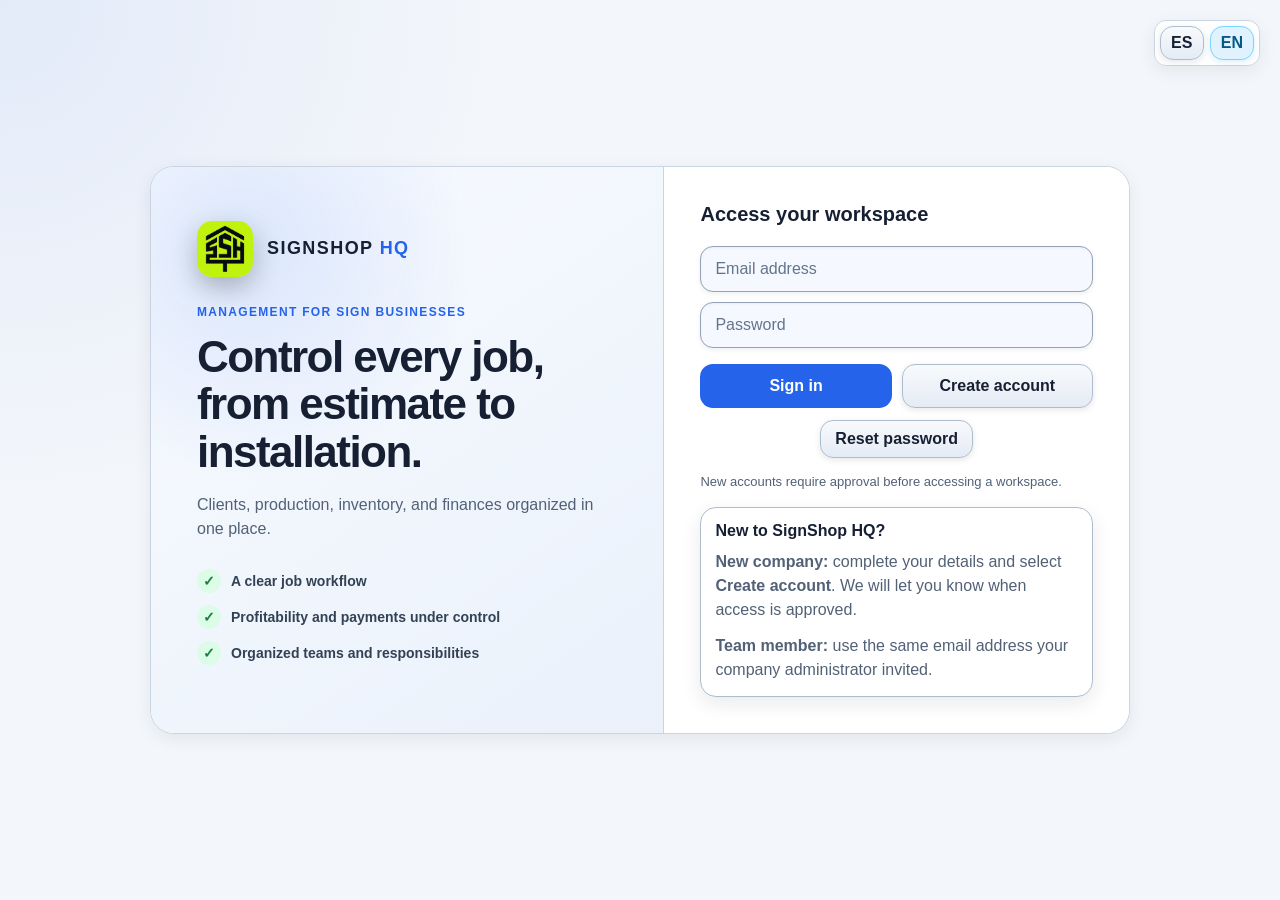
==== index.html @ ae06d974 "Publish frontend from 1bb08df5a9f046b83bd48c92172abed7bdc33dab" ====
<!DOCTYPE html>
<html lang="en">
<head>
  <meta charset="UTF-8" />
  <meta name="viewport" content="width=device-width, initial-scale=1.0" />
  <title>SignShop HQ | Gestión para negocios de carteles</title>
  <link rel="icon" type="image/png" href="assets/images/signshophq-icon-contrast.png?v=20260728-2" />
  <link rel="apple-touch-icon" href="assets/images/signshophq-icon-contrast.png?v=20260728-2" />

  <script src="https://www.gstatic.com/firebasejs/10.12.0/firebase-app-compat.js"></script>
  <script src="https://www.gstatic.com/firebasejs/10.12.0/firebase-auth-compat.js"></script>
  <script src="https://www.gstatic.com/firebasejs/10.12.0/firebase-firestore-compat.js"></script>
  <script src="https://www.gstatic.com/firebasejs/10.12.0/firebase-functions-compat.js"></script>
  <script src="https://www.gstatic.com/firebasejs/10.12.0/firebase-app-check-compat.js"></script>
  <script src="runtime-config.js?v=20260728-1"></script>
  <script src="app-check.js?v=20260823-1"></script>
  <script src="https://cdnjs.cloudflare.com/ajax/libs/jspdf/2.5.1/jspdf.umd.min.js"></script>
  <script src="https://cdnjs.cloudflare.com/ajax/libs/jspdf-autotable/3.5.31/jspdf.plugin.autotable.min.js"></script>
  <script src="https://upload-widget.cloudinary.com/latest/global/all.js"></script>

  <script src="assets/js/00-theme.js?v=20260822-light-only-1"></script>
  <link rel="stylesheet" href="assets/css/styles.css?v=20260822-light-contrast-3" />
  <link rel="stylesheet" href="assets/css/theme.css?v=20260822-light-contrast-3" />
  <!-- Próximo paso: aquí añadiremos el CSS del módulo Producción cuando te pase ese archivo. -->
  <style>
    .lang-switcher{
      display:flex;
      gap:6px;
      align-items:center;
      margin-left:8px;
      padding-left:8px;
      border-left:1px solid rgba(255,255,255,.10);
      flex-shrink:0;
    }
    .lang-switcher .btn{
      min-width:46px;
      padding:8px 12px;
    }
    @media (max-width:980px){
      .top-actions{
        flex-wrap:wrap;
      }
      .lang-switcher{
        width:100%;
        margin-left:0;
        padding-left:0;
        border-left:none;
        justify-content:flex-end;
      }
    }
  </style>

</head>
<body>


  <section id="authScreen" class="auth-wrap">
    <div class="auth-language-switcher" aria-label="Language / Idioma">
      <button id="authBtnLangEs" class="btn btn-secondary" type="button">ES</button>
      <button id="authBtnLangEn" class="btn btn-secondary" type="button">EN</button>
    </div>
    <div class="auth-card auth-login-card">
      <section class="auth-intro">
        <div class="auth-brand-row">
          <img src="assets/images/signshophq-icon-contrast.png" alt="" width="56" height="56" />
          <div class="logo">SignShop <span>HQ</span></div>
        </div>
        <div id="authAccessLabel" class="auth-eyebrow">Management for sign businesses</div>
        <h1 id="authHeadline">Control every job, from estimate to installation.</h1>
        <div id="authSubtitle" class="auth-sub">Clients, production, inventory, and finances organized in one place.</div>
        <div class="auth-benefits" aria-label="Beneficios principales">
          <div><span>✓</span><strong id="authBenefitWorkflow">A clear job workflow</strong></div>
          <div><span>✓</span><strong id="authBenefitProfit">Profitability and payments under control</strong></div>
          <div><span>✓</span><strong id="authBenefitTeam">Organized teams and responsibilities</strong></div>
        </div>
      </section>

      <section class="auth-form-panel">
        <div id="authFormTitle" class="auth-form-title">Access your workspace</div>

        <div id="authRegistrationFields" class="stack hidden">
          <input id="authFullName" class="input" type="text" placeholder="Full name (when creating an account)" />
          <input id="authCompanyName" class="input" type="text" placeholder="Company (when creating an account)" />
        </div>

        <div class="stack auth-credentials">
          <input id="authEmail" class="input" type="email" placeholder="Email address" />
          <input id="authPassword" class="input" type="password" placeholder="Password" />
        </div>

        <div class="auth-actions mt-16">
          <button id="btnLogin" class="btn btn-primary">Sign in</button>
          <button id="btnRegister" class="btn btn-secondary">Create account</button>
        </div>

        <button id="btnReset" class="btn btn-secondary auth-reset mt-12">Reset password</button>

        <div id="authHelpText" class="help">
          New accounts require approval before accessing a workspace.
        </div>

        <div class="box auth-guide mt-12">
          <strong id="authGuideTitle">New to SignShop HQ?</strong>

          <div id="authGuideCompany" class="section-note mt-10">
            <strong>New company:</strong> complete your details and select <strong>Create account</strong>. We will let you know when access is approved.
          </div>

          <div id="authGuideEmployee" class="section-note mt-12">
            <strong>Team member:</strong> use the same email address your company administrator invited.
          </div>
        </div>
      </section>
    </div>
  </section>

  <section id="accessStatusScreen" class="auth-wrap hidden">
    <div class="auth-card">
      <div class="logo">SignShop <span>HQ</span></div>
      <div class="auth-sub" id="accessStatusTitle">Estado de la cuenta</div>
      <div class="help" id="accessStatusText">Tu cuenta no puede entrar en este momento.</div>
      <button id="btnStatusLogout" class="btn btn-secondary full mt-12">Volver</button>
    </div>
  </section>

  <section id="appScreen" class="hidden">
    <div class="app">
      <aside id="appSidebar" class="sidebar" aria-label="Main navigation">
        <div class="sidebar-header">
          <div class="app-brand-mark">
            <img src="assets/images/signshophq-icon-contrast.png" alt="" width="48" height="48" />
            <div class="brand">SignShop <span>HQ</span></div>
          </div>
          <button id="btnSidebarCollapse" class="sidebar-icon-btn desktop-sidebar-toggle" type="button" aria-label="Collapse navigation" aria-expanded="true">‹</button>
          <button id="btnMobileNavClose" class="sidebar-icon-btn mobile-sidebar-close" type="button" aria-label="Close navigation">×</button>
        </div>
        <div class="brand-sub">Complete management for sign businesses.</div>

       <div class="nav">
  <div id="navGroupOperation" class="layout-sidebar-group-title">OPERACIÓN</div>

  <button id="navDashboardBtn" class="active" data-view="dashboard" data-nav-icon="📊">📊 Dashboard</button>
  <button id="navClientesBtn" data-view="clientes" data-nav-icon="👥">👥 Clientes</button>
  <button id="navProspectosBtn" data-view="prospectos" data-nav-icon="🎯">🎯 Prospectos</button>
  <button id="navVendedoresBtn" data-view="vendedores" data-nav-icon="🤝">🤝 Salespeople</button>
  <button id="navTrabajosBtn" data-view="trabajos" data-nav-icon="🛠️">🛠️ Trabajos</button>
  <button id="navDocumentosBtn" class="hidden" data-accounting-child="true" data-view="documentos" data-nav-icon="📄" aria-hidden="true" tabindex="-1">📄 Estimates & invoices</button>
  <button id="navProduccionBtn" data-view="produccion" data-nav-icon="🏭">🏭 Producción</button>
  <button id="navInstalacionesBtn" data-view="instalaciones" data-nav-icon="🗓️">🗓️ Instalación</button>

  <div class="layout-sidebar-divider"></div>
  <div id="navGroupMaterials" class="layout-sidebar-group-title">MATERIALES Y COMPRAS</div>

  <button id="navInventarioBtn" data-view="inventario" data-nav-icon="📦">📦 Inventario</button>
  <button id="navProveedoresBtn" data-view="proveedores" data-nav-icon="🏭">🏭 Proveedores</button>
  <button id="navComprasBtn" data-view="compras" data-nav-icon="🧾">🧾 Compras</button>

  <div class="layout-sidebar-divider"></div>
  <div id="navGroupFinance" class="layout-sidebar-group-title">FINANZAS</div>

  <button id="navGastosBtn" data-view="gastos" data-nav-icon="💸">💸 Gastos</button>
  <button id="navLiquidacionesBtn" data-view="liquidaciones" data-nav-icon="💰">💰 Liquidación semanal</button>
  <button id="navBancoBtn" data-view="banco" data-nav-icon="🏦">🏦 Centro bancario</button>
  <button id="navReportesBtn" data-view="reportes" data-nav-icon="📈">📈 Reportes</button>
  <button id="navContabilidadBtn" data-view="contabilidad" data-nav-icon="📚">📚 Contabilidad beta</button>

  <div class="layout-sidebar-divider"></div>
  <div id="navGroupAdmin" class="layout-sidebar-group-title">ADMINISTRACIÓN</div>

  <button data-view="usuarios" id="navUsuariosBtn" data-nav-icon="🔐">🔐 Usuarios</button>
  <button data-view="configuracion" id="navConfiguracionBtn" data-nav-icon="⚙️">⚙️ Company settings</button>
  <button data-view="papelera" id="navPapeleraBtn" data-nav-icon="♻️">♻️ Trash & recovery</button>
  <button data-view="auditoria" id="navAuditoriaBtn" data-nav-icon="🛡️">🛡️ Audit log</button>
  <button data-view="cuentascrm" id="navCuentasCrmBtn" data-nav-icon="🧩">🧩 Cuentas CRM</button>
</div>

        <div class="sidebar-foot">
          <div class="user-chip">
            <span id="activeUserLabel">Usuario activo:</span><br><strong id="activeUserEmail">-</strong><br>
            <span id="activeWorkspaceRole">Rol: -</span><br>
            <span id="activeWorkspaceOwner">Espacio: -</span><br>
            <span id="activeWorkspaceStatus">Cuenta: -</span>
          </div>
          <button id="btnLogout" class="btn btn-secondary">Cerrar sesión</button>
        </div>
      </aside>
      <button id="mobileNavBackdrop" class="mobile-nav-backdrop" type="button" aria-label="Close navigation"></button>

      <main class="content">
        <div class="topbar">
          <button id="btnMobileNavOpen" class="mobile-nav-toggle" type="button" aria-label="Open navigation" aria-expanded="false"><span aria-hidden="true">☰</span> Menu</button>
          <div class="title">
            <h1 id="pageTitle">Dashboard</h1>
            <p id="pageSubtitle">Resumen general del negocio.</p>
          </div>

          <div class="top-actions">
            <button id="btnExportPdf" class="btn btn-info">PDF dashboard</button>
            <button id="btnExportJson" class="btn btn-secondary">Respaldo JSON</button>
            <button id="btnImportJson" class="btn btn-secondary">Importar JSON</button>
            <div id="langSwitcher" class="lang-switcher">
              <button id="btnLangEs" class="btn btn-info btn-small" type="button">ES</button>
              <button id="btnLangEn" class="btn btn-secondary btn-small" type="button">EN</button>
            </div>
            <button id="btnNewMain" class="btn btn-primary hidden">+ Nuevo</button>
            <input id="importJsonInput" type="file" accept="application/json" class="hidden" />
          </div>
        </div>

        
        <section id="view-dashboard" class="view">
          <div class="panel" style="margin-bottom:16px;">
            <div class="panel-head">
              <div>
                <h2 id="dashboardPeriodTitleHeading">Período del dashboard</h2>
                <div id="dashboardPeriodNote" class="section-note">Resumen del período seleccionado.</div>
              </div>
              <div class="filters">
                <select id="dashboardPeriod" class="select">
                  <option value="last30" selected>Últimos 30 días</option>
                  <option value="thisMonth">Este mes</option>
                  <option value="lastMonth">Mes pasado</option>
                  <option value="thisYear">Año actual</option>
                </select>
              </div>
            </div>
            <div id="dashboardPeriodHint" class="section-note" style="padding:0 18px 16px;">
              Así el dashboard no se verá vacío solo porque empezó un mes nuevo.
            </div>
          </div>

          <div class="stats">
            <div class="stat"><div id="dashPotentialSalesLabel" class="label">Ventas potenciales</div><div id="mPotentialSales" class="value warn-text">$0.00</div></div>
            <div class="stat"><div id="dashSalesLabel" class="label">Ventas confirmadas</div><div id="mSales" class="value brand-text">$0.00</div></div>
            <div class="stat"><div id="dashCollectedLabel" class="label">Cobrado del período</div><div id="mCollected" class="value info-text">$0.00</div><div id="dashCollectedHelp" class="stat-help">Pagos recibidos en estas fechas, aunque el trabajo sea de un período anterior.</div></div>
            <div class="stat"><div id="dashExpensesLabel" class="label">Gastos del período</div><div id="mExpenses" class="value danger-text">$0.00</div></div>
            <div class="stat"><div id="dashProfitLabel" class="label">Ganancia neta</div><div id="mProfit" class="value ok-text">$0.00</div></div>
          </div>

          <div id="dashboardBankCard" class="panel dashboard-bank-card hidden">
            <div><div id="dashboardBankName" class="label">Cuenta bancaria</div><div id="dashboardBankBalance" class="value brand-text">$0.00</div><div id="dashboardBankUpdated" class="stat-help">Saldo disponible</div></div>
            <div class="dashboard-bank-side"><span id="dashboardBankStatus" class="pill st-aprobado">Conectada</span><div id="dashboardBankReview" class="stat-help">0 movimientos por revisar</div><button id="dashboardBankSyncBtn" class="btn btn-secondary btn-small" type="button">Actualizar</button></div>
          </div>

          <div id="alertsQuickTitle" class="section-note" style="margin-bottom:10px;">Alertas rápidas</div>
          <div class="alert-grid">
            <div class="alert-card alert-entrega">
              <div class="label">Entregas hoy</div>
              <div id="dueTodayCount" class="value info-text">0</div>
            </div>
            <div class="alert-card alert-vencido">
              <div class="label">Trabajos vencidos</div>
              <div id="allOverdueJobs" class="value danger-text">0</div>
            </div>
            <div class="alert-card alert-cobro">
              <div class="label">Instalaciones esta semana</div>
              <div id="installWeekCount" class="value warn-text">0</div>
            </div>
            <div class="alert-card alert-entrega">
              <div class="label">Pendientes confirmar</div>
              <div id="installPendingConfirmCount" class="value info-text">0</div>
            </div>
            <div class="alert-card alert-cobro">
              <div class="label">Seguimientos de prospectos hoy</div>
              <div id="dashboardProspectsToday" class="value warn-text">0</div>
            </div>
            <div class="alert-card alert-vencido">
              <div class="label">Seguimientos de prospectos atrasados</div>
              <div id="dashboardProspectsOverdue" class="value danger-text">0</div>
            </div>
          </div>

          <div class="mini-stats">
            <div class="mini-stat"><div class="label">Por cobrar</div><div id="allReceivable" class="value warn-text">$0.00</div></div>
            <div class="mini-stat"><div class="label">Trabajos con saldo</div><div id="jobsWithBalanceCount" class="value danger-text">0</div></div>
            <div class="mini-stat"><div class="label">En proceso</div><div id="allActiveJobs" class="value purple-text">0</div></div>
            <div class="mini-stat"><div class="label">En producción</div><div id="jobsInProductionCount" class="value">0</div></div>
          </div>

          <div class="panel operations-alert-center">
            <div class="panel-head">
              <div>
                <h2 id="operationsAlertTitle">Centro de alertas</h2>
                <div id="operationsAlertNote" class="section-note">Prioridades operativas que necesitan atención.</div>
              </div>
              <span id="operationsAlertSummary" class="module-badge">Todo al día</span>
            </div>
            <div id="operationsAlertList" class="operations-alert-list"></div>
          </div>

          <div class="panel">
            <div class="panel-head">
              <div>
                <h2 id="dueSoonTitle">Trabajos por vencer</h2>
                <div id="dueSoonNote" class="section-note">Mira rápido qué entregas tienes encima.</div>
              </div>
            </div>
            <div class="table-wrap">
              <table>
                <thead>
                  <tr>
                    <th>Cliente</th>
                    <th>Trabajo</th>
                    <th>Entrega</th>
                    <th>Prioridad</th>
                    <th>Saldo</th>
                    <th>Checklist</th>
                    <th>Estado</th>
                    <th>Acciones</th>
                  </tr>
                </thead>
                <tbody id="dueSoonBody"></tbody>
              </table>
            </div>
            <div id="dueSoonEmpty" class="empty hidden">No tienes entregas próximas en este momento.</div>
          </div>

          <div class="panel">
            <div class="panel-head">
              <div>
                <h2 id="deliveryCalendarTitle">Calendario de entregas</h2>
                <div id="deliveryCalendarNote" class="section-note">Haz clic en un trabajo para abrirlo.</div>
              </div>
              <div class="actions-row">
                <button id="btnPrevMonth" class="btn btn-secondary btn-small">← Mes anterior</button>
                <div id="calendarLabel" class="calendar-label">Mes</div>
                <button id="btnNextMonth" class="btn btn-secondary btn-small">Mes siguiente →</button>
              </div>
            </div>
            <div class="calendar-wrap">
              <div class="calendar-grid">
                <div class="calendar-day-head">Lun</div>
                <div class="calendar-day-head">Mar</div>
                <div class="calendar-day-head">Mié</div>
                <div class="calendar-day-head">Jue</div>
                <div class="calendar-day-head">Vie</div>
                <div class="calendar-day-head">Sáb</div>
                <div class="calendar-day-head">Dom</div>
              </div>
              <div class="calendar-grid" id="calendarGrid"></div>
            </div>
          </div>
        </section>


        <section id="view-clientes" class="view hidden">
          <div class="panel">
            <div class="panel-head">
              <div>
                <h2 id="clientesTitle">Clientes</h2>
                <div id="clientesNote" class="section-note">Base de datos de clientes y empresas.</div>
              </div>
              <div class="filters">
                <input id="clientSearch" class="input" placeholder="Buscar por nombre, empresa, teléfono o email" />
              </div>
            </div>

            <div class="table-wrap">
              <table>
                <thead>
                  <tr>
                    <th>Nombre</th>
                    <th>Empresa</th>
                    <th>Teléfono</th>
                    <th>Email</th>
                    <th>Dirección</th>
                    <th>Notas</th>
                    <th>Source / commission</th>
                    <th>Acciones</th>
                  </tr>
                </thead>
                <tbody id="clientsBody"></tbody>
              </table>
            </div>

            <div id="clientsEmpty" class="empty hidden">No hay clientes guardados.</div>
          </div>
        </section>

        <section id="view-prospectos" class="view hidden">
          <div class="stats">
            <div class="stat"><div class="label">Prospectos activos</div><div id="prospectsActiveCount" class="value">0</div></div>
            <div class="stat"><div class="label">Seguimientos para hoy</div><div id="prospectsTodayCount" class="value warn-text">0</div></div>
            <div class="stat"><div class="label">Seguimientos atrasados</div><div id="prospectsOverdueCount" class="value danger-text">0</div></div>
            <div class="stat"><div class="label">Convertidos en clientes</div><div id="prospectsWonCount" class="value ok-text">0</div></div>
          </div>
          <div class="panel">
            <div class="panel-head">
              <div><h2 id="prospectosTitle">Prospectos</h2><div id="prospectosNote" class="section-note">Negocios nuevos encontrados en Google Maps, visitas y recomendaciones.</div></div>
              <div class="filters">
                <input id="prospectSearch" class="input" placeholder="Buscar negocio, contacto, teléfono o ciudad" />
                <select id="prospectStatusFilter" class="select"><option value="">Todas las etapas</option><option value="new">Nuevo</option><option value="contact">Por contactar</option><option value="contacted">Contactado</option><option value="visit">Visita programada</option><option value="followup">Seguimiento</option><option value="quote">Cotización solicitada</option><option value="won">Ganado</option><option value="lost">Perdido</option></select>
                <select id="prospectDueFilter" class="select"><option value="">Todos los seguimientos</option><option value="today">Para hoy</option><option value="overdue">Atrasados</option><option value="upcoming">Próximos</option></select>
                <select id="prospectContactFilter" class="select"><option value="">Todos los contactos</option><option value="unattempted">Sin intentar</option><option value="attempted_today">Intentados hoy</option><option value="no_answer">No respondieron</option><option value="callback">Llamar nuevamente</option><option value="visit">Visitas pendientes</option><option value="interested">Interesados</option><option value="verify_phone">Teléfonos por verificar</option></select>
                <button id="nextProspectBtn" class="btn btn-primary">Siguiente prospecto</button>
              </div>
            </div>
            <div class="table-wrap"><table><thead><tr><th>Negocio / contacto</th><th>Información</th><th>Etapa</th><th>Próximo seguimiento</th><th>Última actividad</th><th>Acciones</th></tr></thead><tbody id="prospectsBody"></tbody></table></div>
            <div id="prospectsEmpty" class="empty hidden">No hay prospectos guardados.</div>
          </div>
        </section>

        <section id="view-vendedores" class="view hidden">
          <div class="stats">
            <div class="stat"><div class="label">Active salespeople</div><div id="activeSalespeopleCount" class="value">0</div></div>
            <div class="stat"><div class="label">Assigned clients</div><div id="salespersonClientsCount" class="value">0</div></div>
            <div class="stat"><div class="label">Outstanding commissions</div><div id="commissionOutstandingTotal" class="value warn-text">$0.00</div></div>
            <div class="stat"><div class="label">Comisiones pagadas</div><div id="commissionPaidTotal" class="value ok-text">$0.00</div></div>
          </div>
          <div class="panel">
            <div class="panel-head">
              <div><h2>Salespeople & commission agreements</h2><div class="section-note">Store salesperson details, default commission terms and signed-agreement templates.</div></div>
              <div class="filters"><input id="salespersonSearch" class="input" placeholder="Search name, company, email or phone" /></div>
            </div>
            <div class="table-wrap"><table><thead><tr><th>Salesperson</th><th>Contact</th><th>Default commission</th><th>Clients</th><th>Outstanding</th><th>Estado</th><th>Actions</th></tr></thead><tbody id="salespeopleBody"></tbody></table></div>
            <div id="salespeopleEmpty" class="empty hidden">No salespeople saved yet.</div>
          </div>
          <div class="panel mt-12">
            <div class="panel-head"><div><h2>Commission settlements</h2><div class="section-note">Permanent payment statements. Incorrect entries are voided, never silently deleted.</div></div></div>
            <div class="table-wrap"><table><thead><tr><th>Date</th><th>Salesperson</th><th>Jobs</th><th>Method / reference</th><th>Total</th><th>Estado</th><th>Actions</th></tr></thead><tbody id="commissionSettlementsBody"></tbody></table></div>
            <div id="commissionSettlementsEmpty" class="empty hidden">No commission settlements recorded yet.</div>
          </div>
        </section>

        <section id="view-documentos" class="view hidden">
          <div class="stats sales-doc-stats">
            <div class="stat"><div id="salesDocsDraftLabel" class="label">Draft estimates</div><div id="salesDocsDraftTotal" class="value">$0.00</div></div>
            <div class="stat"><div id="salesDocsOpenLabel" class="label">Open invoices</div><div id="salesDocsOpenTotal" class="value">$0.00</div></div>
            <div class="stat"><div id="salesDocsOverdueLabel" class="label">Overdue</div><div id="salesDocsOverdueTotal" class="value warn-text">$0.00</div></div>
            <div class="stat"><div id="salesDocsPaidLabel" class="label">Paid invoices</div><div id="salesDocsPaidTotal" class="value ok-text">$0.00</div></div>
          </div>
          <div class="panel">
            <div class="panel-head"><div><h2 id="salesDocsHeading">Estimates & invoices</h2><div id="salesDocsNote" class="section-note">Estimates do not count as collected money. Only recorded payments affect collected totals.</div></div></div>
            <div class="filters">
              <input id="salesDocumentSearch" class="input" placeholder="Search customer or document number" />
              <select id="salesDocumentTypeFilter" class="select"><option value="">All documents</option><option value="estimate">Estimates</option><option value="invoice">Invoices</option></select>
              <select id="salesDocumentStatusFilter" class="select"><option value="">All statuses</option></select>
            </div>
            <div class="table-wrap"><table><thead><tr><th id="salesDocsDocumentTh">Document</th><th id="salesDocsCustomerTh">Customer</th><th id="salesDocsDateTh">Date</th><th id="salesDocsStatusTh">Status</th><th id="salesDocsTotalTh">Total</th><th id="salesDocsBalanceTh">Balance</th><th id="salesDocsActionsTh">Actions</th></tr></thead><tbody id="salesDocumentsTableBody"></tbody></table></div>
            <div id="salesDocumentsEmpty" class="empty hidden">No estimates or invoices yet.</div>
          </div>
        </section>

        <section id="view-trabajos" class="view hidden">
          <div class="panel">
            <div class="panel-head">
              <div>
                <h2 id="trabajosTitle">Centro de trabajos</h2>
                <div id="trabajosNote" class="section-note">Encuentra lo urgente, abre un trabajo y continúa desde donde lo dejaste.</div>
              </div>
              <div class="view-switch">
                <button id="btnTableView" class="btn btn-info btn-small">Vista tabla</button>
                <button id="btnKanbanView" class="btn btn-secondary btn-small">Vista Kanban</button>
              </div>
            </div>

            <div class="box mt-12 job-workflow-guide">
              <strong>Flujo recomendado</strong>
              <div class="section-note mt-10">Cliente → Trabajo → Anticipo → Producción → Gastos y trabajadores → Factura → Cobro final</div>
            </div>

            <div class="jobs-workspace-tools">
              <div class="jobs-tools-heading"><div><strong>¿Qué necesitas atender?</strong><span>Usa un atajo o busca directamente por cliente o trabajo.</span></div></div>
              <div id="jobsQuickFilters" class="jobs-quick-filters" aria-label="Filtros operativos de trabajos">
                <button class="jobs-quick-filter active" type="button" data-job-quick-filter="all">Todos <span data-job-quick-count="all">0</span></button>
                <button class="jobs-quick-filter" type="button" data-job-quick-filter="mine">Mis trabajos <span data-job-quick-count="mine">0</span></button>
                <button class="jobs-quick-filter" type="button" data-job-quick-filter="unassigned">Sin responsable <span data-job-quick-count="unassigned">0</span></button>
                <button class="jobs-quick-filter" type="button" data-job-quick-filter="overdue">Vencidos <span data-job-quick-count="overdue">0</span></button>
                <button class="jobs-quick-filter" type="button" data-job-quick-filter="blocked">Bloqueados <span data-job-quick-count="blocked">0</span></button>
                <button class="jobs-quick-filter" type="button" data-job-quick-filter="waiting_client">Esperando cliente <span data-job-quick-count="waiting_client">0</span></button>
                <button class="jobs-quick-filter" type="button" data-job-quick-filter="production">En producción <span data-job-quick-count="production">0</span></button>
                <button class="jobs-quick-filter" type="button" data-job-quick-filter="install_week">Instalaciones 7 días <span data-job-quick-count="install_week">0</span></button>
                <button class="jobs-quick-filter" type="button" data-job-quick-filter="balance">Entregados con saldo <span data-job-quick-count="balance">0</span></button>
              </div>

              <div class="jobs-main-filters">
                <input id="jobSearch" class="input" placeholder="Buscar por cliente o trabajo" />
                <select id="jobStatusFilter" class="select">
                  <option value="">Todos los estados</option>
                  <option value="Cotización">Cotización</option>
                  <option value="Aprobado">Aprobado</option>
                  <option value="Diseño">Diseño</option>
                  <option value="Producción">Producción</option>
                  <option value="Instalación">Instalación</option>
                  <option value="Entregado">Entregado</option>
                  <option value="Pagado">Pagado</option>
                  <option value="Cancelado">Cancelado</option>
                </select>
                <button id="btnClearJobFilters" class="btn btn-secondary btn-small">Limpiar filtros</button>
              </div>

              <details class="jobs-advanced-filters">
                <summary>Más filtros <span>prioridad, tipo, vendedor y fechas</span></summary>
                <div class="jobs-advanced-grid">
                  <label>Prioridad<select id="jobPriorityFilter" class="select"><option value="">Todas las prioridades</option><option value="Baja">Baja</option><option value="Media">Media</option><option value="Alta">Alta</option></select></label>
                  <label>Tipo de trabajo<select id="jobTypeFilter" class="select"><option value="">Todos los tipos</option><option value="Decals">Decals</option><option value="Printing">Printing</option><option value="Window Perf">Window Perf</option><option value="Commercial Tint">Commercial Tint</option><option value="Banner">Banner</option><option value="Wrap de Autos">Wrap de Autos</option><option value="ADA Signs">ADA Signs</option><option value="Channel Letters">Channel Letters</option><option value="Pylon Faces">Pylon Faces</option><option value="Light Box Graphics">Light Box Graphics</option><option value="Personalizado">Personalizado</option></select></label>
                  <label class="hidden">Vendedor<select id="jobSalespersonFilter" class="select hidden"><option value="">Todos los vendedores</option></select></label>
                  <label class="hidden">Comisión<select id="jobCommissionFilter" class="select hidden"><option value="">Todos los estados de comisión</option><option value="with_salesperson">Con vendedor</option><option value="outstanding">Comisión pendiente</option><option value="zero_rate">Vendedor con tasa de 0%</option><option value="missing_assignment">Falta asignar el vendedor del cliente</option></select></label>
                  <label>Creado desde<input id="jobCreatedFrom" type="date" class="input" /></label>
                  <label>Creado hasta<input id="jobCreatedTo" type="date" class="input" /></label>
                  <label>Entrega desde<input id="jobDueFrom" type="date" class="input" /></label>
                  <label>Entrega hasta<input id="jobDueTo" type="date" class="input" /></label>
                </div>
              </details>
            </div>

            <div id="jobsTableView">
              <div class="table-wrap">
                <table>
                  <thead>
                    <tr>
                      <th>Cliente</th>
                      <th>Trabajo</th>
                      <th>Entrega / prioridad</th>
                      <th>Finanzas</th>
                      <th>Cobro / avance</th>
                      <th id="jobCommissionHeader" class="hidden">Vendedor / comisión</th>
                      <th>Estado</th>
                      <th>Acciones</th>
                    </tr>
                  </thead>
                  <tbody id="jobsBody"></tbody>
                </table>
              </div>
              <div id="jobsEmpty" class="empty hidden">No hay trabajos guardados.</div>
            </div>

            <div id="jobsKanbanView" class="hidden">
              <div class="kanban-wrap">
                <div class="kanban-board" id="kanbanBoard"></div>
              </div>
            </div>
          </div>
        </section>

        <section id="view-produccion" class="view hidden">
          <div class="stats">
            <div class="stat"><div class="label">Trabajos activos</div><div id="productionActiveCount" class="value purple-text">0</div></div>
            <div class="stat"><div class="label">Vencidos</div><div id="productionOverdueCount" class="value danger-text">0</div></div>
            <div class="stat"><div class="label">Listos para instalar</div><div id="productionReadyInstallCount" class="value info-text">0</div></div>
            <div class="stat"><div class="label">Completados</div><div id="productionCompletedCount" class="value ok-text">0</div></div>
          </div>

          <div class="panel">
            <div class="panel-head">
              <div>
                <h2 id="produccionTitle">Tablero visual de producción</h2>
                <div id="produccionNote" class="section-note">Vista operativa por etapa para mover trabajos desde diseño hasta completado.</div>
              </div>
              <div class="filters">
                <button id="btnClearProductionFilters" class="btn btn-secondary btn-small">Limpiar filtros</button>
              </div>
            </div>

            <div style="padding:16px 18px 0;">
              <div class="grid-4">
                <input id="productionSearch" class="input" placeholder="Buscar por cliente o trabajo" />
                <select id="productionStageFilter" class="select">
                  <option value="">Todas las etapas</option>
                  <option value="diseno">Diseño</option>
                  <option value="aprobacion">Aprobación</option>
                  <option value="produccion">Producción</option>
                  <option value="listo_instalar">Listo para instalar</option>
                  <option value="instalacion_programada">Instalación programada</option>
                  <option value="completado">Completado</option>
                </select>
                <select id="productionPriorityFilter" class="select">
                  <option value="">Todas las prioridades</option>
                  <option value="Baja">Baja</option>
                  <option value="Media">Media</option>
                  <option value="Alta">Alta</option>
                </select>
                <select id="productionResponsibleFilter" class="select">
                  <option value="">Todos los responsables</option>
                </select>
              </div>

              <div class="grid-4 mt-12">
                <input id="productionDueFrom" type="date" class="input" />
                <input id="productionDueTo" type="date" class="input" />
                <select id="productionBlockedFilter" class="select">
                  <option value="">Todos los trabajos</option>
                  <option value="yes">Solo bloqueados</option>
                  <option value="no">Solo no bloqueados</option>
                </select>
                <label class="check-item" style="max-width:280px;">
                  <input type="checkbox" id="productionOverdueOnly">
                  Solo vencidos
                </label>
              </div>
            </div>

            <div id="productionBoardWrap" class="kanban-wrap">
              <div id="productionBoard" class="kanban-board">
                <div class="kanban-col">
                  <div class="kanban-col-head">
                    <strong>Diseño</strong>
                    <span id="productionCountDiseno" class="module-badge">0</span>
                  </div>
                  <div id="productionStageDiseno" class="kanban-list"></div>
                </div>

                <div class="kanban-col">
                  <div class="kanban-col-head">
                    <strong>Aprobación</strong>
                    <span id="productionCountAprobacion" class="module-badge">0</span>
                  </div>
                  <div id="productionStageAprobacion" class="kanban-list"></div>
                </div>

                <div class="kanban-col">
                  <div class="kanban-col-head">
                    <strong>Producción</strong>
                    <span id="productionCountProduccion" class="module-badge">0</span>
                  </div>
                  <div id="productionStageProduccion" class="kanban-list"></div>
                </div>

                <div class="kanban-col">
                  <div class="kanban-col-head">
                    <strong>Listo para instalar</strong>
                    <span id="productionCountListoInstalar" class="module-badge">0</span>
                  </div>
                  <div id="productionStageListoInstalar" class="kanban-list"></div>
                </div>

                <div class="kanban-col">
                  <div class="kanban-col-head">
                    <strong>Instalación programada</strong>
                    <span id="productionCountInstalacionProgramada" class="module-badge">0</span>
                  </div>
                  <div id="productionStageInstalacionProgramada" class="kanban-list"></div>
                </div>

                <div class="kanban-col">
                  <div class="kanban-col-head">
                    <strong>Completado</strong>
                    <span id="productionCountCompletado" class="module-badge">0</span>
                  </div>
                  <div id="productionStageCompletado" class="kanban-list"></div>
                </div>
              </div>
            </div>

            <div id="productionEmpty" class="empty hidden">No hay trabajos para mostrar en producción.</div>
          </div>
        </section>

        <section id="view-gastos" class="view hidden">
          <div class="panel">
            <div class="panel-head">
              <div>
                <h2>Gastos</h2>
                <div class="section-note">Con filtro por fecha.</div>
              </div>
            </div>

            <div style="padding:16px 18px 0;">
              <div class="grid-4">
                <input id="expenseSearch" class="input" placeholder="Buscar concepto o categoría" />
                <input id="expenseFrom" type="date" class="input" />
                <input id="expenseTo" type="date" class="input" />
                <button id="btnClearExpenseFilters" class="btn btn-secondary">Limpiar filtros</button>
              </div>
            </div>

            <div class="table-wrap">
              <table>
                <thead>
                  <tr>
                    <th>Concepto</th>
                    <th>Categoría</th>
                    <th>Monto</th>
                    <th>Fecha</th>
                    <th>Trabajo</th>
                    <th>Fotos</th>
                    <th>Notas</th>
                    <th>Acciones</th>
                  </tr>
                </thead>
                <tbody id="expensesBody"></tbody>
              </table>
            </div>

            <div id="expensesEmpty" class="empty hidden">No hay gastos guardados.</div>
          </div>

          <div class="panel">
            <div class="panel-head">
              <div>
                <h2>Gastos recurrentes</h2>
                <div class="section-note">Se generan automáticamente una vez por mes.</div>
              </div>
              <div class="filters">
                <button id="btnNewRecurring" class="btn btn-primary btn-small">+ Nuevo recurrente</button>
              </div>
            </div>

            <div class="table-wrap">
              <table>
                <thead>
                  <tr>
                    <th>Concepto</th>
                    <th>Categoría</th>
                    <th>Monto</th>
                    <th>Día del mes</th>
                    <th>Activo</th>
                    <th>Último mes generado</th>
                    <th>Notas</th>
                    <th>Acciones</th>
                  </tr>
                </thead>
                <tbody id="recurringBody"></tbody>
              </table>
            </div>

            <div id="recurringEmpty" class="empty hidden">No hay gastos recurrentes creados.</div>
          </div>
        </section>
        <section id="view-inventario" class="view hidden">
          <div class="stats">
            <div class="stat"><div class="label">Items</div><div id="invTotalItems" class="value">0</div></div>
            <div class="stat"><div class="label">Valor inventario</div><div id="invTotalValue" class="value brand-text">$0.00</div></div>
            <div class="stat"><div class="label">Stock bajo</div><div id="invLowCount" class="value warn-text">0</div></div>
            <div class="stat"><div class="label">Sin stock</div><div id="invOutCount" class="value danger-text">0</div></div>
          </div>

          <div class="panel">
            <div class="panel-head">
              <div>
                <h2>Inventario</h2>
                <div class="section-note">Control de materiales, stock mínimo, valor y ubicación.</div>
              </div>
              <div class="filters">
                <button id="btnNewMovement" class="btn btn-info btn-small">+ Movimiento</button>
              </div>
            </div>

            <div style="padding:16px 18px 0;">
              <div class="grid-4">
                <input id="inventorySearch" class="input" placeholder="Buscar por nombre, SKU, categoría o proveedor" />
                <select id="inventoryCategoryFilter" class="select">
                  <option value="">Todas las categorías</option>
                  <option>Vinil</option>
                  <option>Banner</option>
                  <option>Acrílico</option>
                  <option>ACM</option>
                  <option>Policarbonato</option>
                  <option>Tint</option>
                  <option>LED</option>
                  <option>Perfilería</option>
                  <option>Tornillería</option>
                  <option>Tinta</option>
                  <option>Herramientas</option>
                  <option>Empaque</option>
                  <option>Otro</option>
                </select>
                <select id="inventoryStockFilter" class="select">
                  <option value="">Todo el stock</option>
                  <option value="ok">Con stock</option>
                  <option value="low">Stock bajo</option>
                  <option value="out">Sin stock</option>
                </select>
                <button id="btnClearInventoryFilters" class="btn btn-secondary">Limpiar filtros</button>
              </div>
            </div>

            <div class="table-wrap">
              <table>
                <thead>
                  <tr>
                    <th>SKU</th>
                    <th>Material</th>
                    <th>Categoría</th>
                    <th>Unidad</th>
                    <th>Stock</th>
                    <th>Mínimo</th>
                    <th>Costo unitario</th>
                    <th>Valor</th>
                    <th>Ubicación</th>
                    <th>Último mov.</th>
                    <th>Acciones</th>
                  </tr>
                </thead>
                <tbody id="inventoryBody"></tbody>
              </table>
            </div>

            <div id="inventoryEmpty" class="empty hidden">No hay materiales en inventario.</div>
          </div>

          <div class="panel">
            <div class="panel-head">
              <div>
                <h2>Movimientos recientes</h2>
                <div class="section-note">Entradas, salidas y ajustes con historial.</div>
              </div>
            </div>

            <div class="table-wrap">
              <table>
                <thead>
                  <tr>
                    <th>Fecha</th>
                    <th>Material</th>
                    <th>Tipo</th>
                    <th>Cantidad</th>
                    <th>Antes</th>
                    <th>Después</th>
                    <th>Referencia</th>
                    <th>Nota</th>
                  </tr>
                </thead>
                <tbody id="inventoryMovementsBody"></tbody>
              </table>
            </div>

            <div id="inventoryMovementsEmpty" class="empty hidden">Todavía no hay movimientos registrados.</div>
          </div>
        </section>

        <section id="view-proveedores" class="view hidden">
          <div class="stats">
            <div class="stat"><div class="label">Proveedores</div><div id="providersTotal" class="value">0</div></div>
            <div class="stat"><div class="label">Items vinculados</div><div id="providersLinkedInventory" class="value info-text">0</div></div>
            <div class="stat"><div class="label">OC abiertas</div><div id="providersOpenOrders" class="value warn-text">0</div></div>
            <div class="stat"><div class="label">OC recibidas</div><div id="providersReceivedOrders" class="value ok-text">0</div></div>
          </div>

          <div class="panel">
            <div class="panel-head">
              <div>
                <h2>Proveedores</h2>
                <div class="section-note">Base de proveedores para materiales, compras y órdenes.</div>
              </div>
              <div class="filters">
                <input id="providerSearch" class="input" placeholder="Buscar por nombre, contacto, teléfono o email" />
                <button id="btnNewProvider" class="btn btn-primary btn-small">+ Nuevo proveedor</button>
              </div>
            </div>

            <div class="table-wrap">
              <table>
                <thead>
                  <tr>
                    <th>Proveedor</th>
                    <th>Contacto</th>
                    <th>Teléfono</th>
                    <th>Email</th>
                    <th>Ciudad</th>
                    <th>Items inventario</th>
                    <th>OC abiertas</th>
                    <th>Notas</th>
                    <th>Acciones</th>
                  </tr>
                </thead>
                <tbody id="providersBody"></tbody>
              </table>
            </div>
            <div id="providersEmpty" class="empty hidden">No hay proveedores guardados.</div>
          </div>
        </section>

        <section id="view-compras" class="view hidden">
          <div class="stats">
            <div class="stat"><div class="label">Accounts payable</div><div id="apOutstandingTotal" class="value danger-text">$0.00</div></div>
            <div class="stat"><div class="label">Overdue payables</div><div id="apOverdueTotal" class="value warn-text">$0.00</div></div>
            <div class="stat"><div class="label">Vendor payments</div><div id="apPaidTotal" class="value ok-text">$0.00</div></div>
            <div class="stat"><div class="label">Open bills</div><div id="apOpenCount" class="value info-text">0</div></div>
          </div>
          <div class="stats">
            <div class="stat"><div class="label">OC abiertas</div><div id="poOpenCount" class="value warn-text">0</div></div>
            <div class="stat"><div class="label">Pendientes de recibir</div><div id="poPendingReceiveCount" class="value danger-text">0</div></div>
            <div class="stat"><div class="label">Total ordenado</div><div id="poOrderedTotal" class="value brand-text">$0.00</div></div>
            <div class="stat"><div class="label">Órdenes recibidas</div><div id="poReceivedCount" class="value ok-text">0</div></div>
          </div>

          <div class="panel">
            <div class="panel-head">
              <div>
                <h2>Órdenes de compra</h2>
                <div class="section-note">Crea órdenes manuales o desde la lista de compra automática del trabajo.</div>
              </div>
              <div class="filters">
                <button id="btnNewPurchaseOrder" class="btn btn-primary btn-small">+ Nueva orden</button>
              </div>
            </div>

            <div style="padding:16px 18px 0;">
              <div class="grid-4">
                <input id="purchaseOrderSearch" class="input" placeholder="Buscar por OC, proveedor, trabajo o nota" />
                <select id="purchaseOrderStatusFilter" class="select">
                  <option value="">Todos los estados</option>
                  <option value="Borrador">Borrador</option>
                  <option value="Enviada">Enviada</option>
                  <option value="Parcial">Parcial</option>
                  <option value="Recibida">Recibida</option>
                  <option value="Cancelada">Cancelada</option>
                </select>
                <select id="purchaseOrderSupplierFilter" class="select">
                  <option value="">Todos los proveedores</option>
                </select>
                <button id="btnClearPurchaseOrderFilters" class="btn btn-secondary">Limpiar filtros</button>
              </div>
            </div>

            <div class="table-wrap">
              <table>
                <thead>
                  <tr>
                    <th>OC</th>
                    <th>Proveedor</th>
                    <th>Trabajo</th>
                    <th>Fecha</th>
                    <th>Entrega esperada</th>
                    <th>Items</th>
                    <th>Total</th>
                    <th>Supplier invoice</th>
                    <th>Due date</th>
                    <th>Paid</th>
                    <th>Balance</th>
                    <th>Payable status</th>
                    <th>Accounting</th>
                    <th>Estado</th>
                    <th>Acciones</th>
                  </tr>
                </thead>
                <tbody id="purchaseOrdersBody"></tbody>
              </table>
            </div>
            <div id="purchaseOrdersEmpty" class="empty hidden">No hay órdenes de compra guardadas.</div>
          </div>
        </section>

        <section id="view-instalaciones" class="view hidden">
          <div class="mini-stats">
            <div class="mini-stat"><div class="label">Instalaciones hoy</div><div id="installTodayCount" class="value info-text">0</div></div>
            <div class="mini-stat"><div class="label">Próximos 7 días</div><div id="installNext7Count" class="value warn-text">0</div></div>
            <div class="mini-stat"><div class="label">Pendientes confirmar</div><div id="installPendingCount" class="value purple-text">0</div></div>
            <div class="mini-stat"><div class="label">Completadas mes</div><div id="installDoneMonthCount" class="value ok-text">0</div></div>
          </div>

          <div class="panel">
            <div class="panel-head">
              <div>
                <h2>Agenda de instalaciones</h2>
                <div class="section-note">Filtra por fecha, responsable o estado y abre el trabajo para editar la instalación.</div>
              </div>
              <div class="filters">
                <input id="installationSearch" class="input" placeholder="Buscar por cliente, trabajo, dirección o responsable" />
                <input id="installationFrom" type="date" class="input" />
                <input id="installationTo" type="date" class="input" />
                <select id="installationAssignedFilter" class="select">
                  <option value="">Todos los responsables</option>
                </select>
                <select id="installationStatusFilter" class="select">
                  <option value="">Todos los estados</option>
                  <option value="Pendiente">Pendiente</option>
                  <option value="Confirmada">Confirmada</option>
                  <option value="En ruta">En ruta</option>
                  <option value="Reprogramada">Reprogramada</option>
                  <option value="Completada">Completada</option>
                  <option value="Cancelada">Cancelada</option>
                </select>
                <button id="btnClearInstallationFilters" class="btn btn-secondary">Limpiar filtros</button>
              </div>
            </div>

            <div class="table-wrap">
              <table>
                <thead>
                  <tr>
                    <th>Fecha</th>
                    <th>Hora</th>
                    <th>Cliente</th>
                    <th>Trabajo</th>
                    <th>Responsable</th>
                    <th>Dirección</th>
                    <th>Estado</th>
                    <th>Acciones</th>
                  </tr>
                </thead>
                <tbody id="installationBody"></tbody>
              </table>
            </div>
            <div id="installationEmpty" class="empty hidden">No hay instalaciones programadas con esos filtros.</div>
          </div>

          <div class="panel">
            <div class="panel-head">
              <div>
                <h2>Calendario mensual de instalación</h2>
                <div class="section-note">Vista rápida para saber quién instala, dónde y cuándo.</div>
              </div>
              <div class="actions-row">
                <button id="btnPrevInstallMonth" class="btn btn-secondary btn-small">← Mes anterior</button>
                <div id="installationCalendarLabel" class="calendar-label">Mes</div>
                <button id="btnNextInstallMonth" class="btn btn-secondary btn-small">Mes siguiente →</button>
              </div>
            </div>
            <div class="calendar-wrap">
              <div class="calendar-grid">
                <div class="calendar-day-head">Lun</div>
                <div class="calendar-day-head">Mar</div>
                <div class="calendar-day-head">Mié</div>
                <div class="calendar-day-head">Jue</div>
                <div class="calendar-day-head">Vie</div>
                <div class="calendar-day-head">Sáb</div>
                <div class="calendar-day-head">Dom</div>
              </div>
              <div class="calendar-grid" id="installationCalendarGrid"></div>
            </div>
          </div>
        </section>

        
        <section id="view-liquidaciones" class="view hidden">
          <div class="panel settlement-toolbar">
            <div class="panel-head">
              <div>
                <h2>Semana de liquidación</h2>
                <div class="section-note">Los cálculos usan cobros y gastos registrados, no ventas pendientes.</div>
              </div>
              <div class="filters">
                <button id="btnSettlementPrevWeek" class="btn btn-secondary">← Semana anterior</button>
                <input id="settlementWeekStart" class="input" type="date" />
                <button id="btnSettlementCurrentWeek" class="btn btn-info">Semana actual</button>
                <button id="btnSettlementNextWeek" class="btn btn-secondary">Semana siguiente →</button>
              </div>
            </div>
          </div>

          <div class="stats settlement-stats">
            <div class="stat"><div class="label">Cobros recibidos</div><div id="settlementGrossCollected" class="value brand-text">$0.00</div></div>
            <div class="stat"><div class="label">Sales tax separado</div><div id="settlementSalesTax" class="value warn-text">$0.00</div></div>
            <div class="stat"><div class="label">Gastos pagados</div><div id="settlementExpenses" class="value danger-text">$0.00</div></div>
            <div class="stat"><div class="label">Ganancia disponible</div><div id="settlementNetProfit" class="value ok-text">$0.00</div></div>
          </div>

          <div class="settlement-layout">
            <div class="panel">
              <div class="panel-head">
                <div>
                  <h2>Distribución recomendada</h2>
                  <div id="settlementRangeLabel" class="section-note">Lunes a domingo</div>
                </div>
                <span id="settlementStatusPill" class="pill pr-media">Borrador</span>
              </div>
              <div class="settlement-breakdown">
                <div><span>Ganancia neta de caja</span><strong id="settlementBaseProfit">$0.00</strong></div>
                <div><span>Reserva para impuestos (<b id="settlementTaxRateLabel">30%</b>)</span><strong id="settlementTaxReserve">$0.00</strong></div>
                <div><span>Reserva para el negocio (<b id="settlementBusinessRateLabel">30%</b>)</span><strong id="settlementBusinessReserve">$0.00</strong></div>
                <div class="settlement-owner-pay"><span>Pago máximo recomendado</span><strong id="settlementRecommendedPay">$0.00</strong></div>
              </div>
              <div id="settlementClosedNotice" class="section-note hidden"></div>
            </div>

            <div class="panel">
              <div class="panel-head">
                <div>
                  <h2>Registrar tu pago</h2>
                  <div class="section-note">Al cerrar la semana se guarda una fotografía de todos los cálculos.</div>
                </div>
              </div>
              <div class="stack">
                <label class="field-label">Pago real al propietario
                  <input id="settlementActualPay" class="input" type="number" min="0" step="0.01" />
                </label>
                <label class="field-label">Fecha del pago
                  <input id="settlementPaidAt" class="input" type="date" />
                </label>
                <label class="field-label">Referencia o método
                  <input id="settlementPaymentReference" class="input" placeholder="Ej. Transferencia #1234" />
                </label>
                <label class="field-label">Notas
                  <textarea id="settlementNotes" class="textarea" placeholder="Comentario opcional"></textarea>
                </label>
                <button id="btnCloseSettlement" class="btn btn-primary full">Registrar pago y cerrar semana</button>
              </div>
            </div>
          </div>

          <div class="panel">
            <div class="panel-head">
              <div>
                <h2>Detalle de la semana</h2>
                <div class="section-note">Trazabilidad de los cobros y gastos usados en el cálculo.</div>
              </div>
            </div>
            <div class="table-wrap">
              <table>
                <thead><tr><th>Fecha</th><th>Tipo</th><th>Concepto</th><th>Monto</th></tr></thead>
                <tbody id="settlementDetailBody"></tbody>
              </table>
            </div>
            <div id="settlementDetailEmpty" class="empty hidden">No hay movimientos registrados durante esta semana.</div>
          </div>

          <div class="panel">
            <div class="panel-head">
              <div>
                <h2>Historial de liquidaciones</h2>
                <div class="section-note">Semanas cerradas y pagos realizados al propietario.</div>
              </div>
            </div>
            <div class="table-wrap">
              <table>
                <thead><tr><th>Semana</th><th>Cobrado</th><th>Gastos</th><th>Impuestos</th><th>Reserva negocio</th><th>Pago</th><th>Referencia</th><th>Estado</th></tr></thead>
                <tbody id="settlementHistoryBody"></tbody>
              </table>
            </div>
            <div id="settlementHistoryEmpty" class="empty hidden">Todavía no hay semanas cerradas.</div>
          </div>
        </section>

        <section id="view-banco" class="view hidden">
          <div class="panel">
            <div class="panel-head"><div><h2>Centro bancario</h2><div class="section-note">Revisa cada movimiento antes de incorporarlo a tu control financiero. Emparejar evita duplicar registros que ya existen.</div></div><div class="actions-row"><select id="bankAccountFilter" class="input"><option value="">Todas las cuentas</option></select><button id="bankFeedSyncBtn" class="btn btn-primary" type="button">Sincronizar con Plaid</button></div></div>
            <div class="stats"><div class="stat"><div class="label">Por revisar</div><div id="bankPendingCount" class="value warn-text">0</div></div><div class="stat"><div class="label">Entradas revisadas</div><div id="bankIncomeTotal" class="value ok-text">$0.00</div></div><div class="stat"><div class="label">Salidas revisadas</div><div id="bankExpenseTotal" class="value danger-text">$0.00</div></div></div>
            <div class="filters mt-12"><select id="bankStatusFilter" class="input"><option value="pending">Pendientes</option><option value="categorized">Categorizados</option><option value="matched">Emparejados</option><option value="excluded">Excluidos</option><option value="all">Todos</option></select><select id="bankDirectionFilter" class="input"><option value="">Entradas y salidas</option><option value="in">Dinero recibido</option><option value="out">Dinero gastado</option></select><input id="bankSearch" class="input" type="search" placeholder="Buscar descripción o comercio" /><input id="bankFrom" class="input" type="date" aria-label="Desde"/><input id="bankTo" class="input" type="date" aria-label="Hasta"/></div>
          </div>
          <div class="panel"><div class="panel-head"><div><h2>Movimientos</h2><div id="bankFeedNote" class="section-note">Los movimientos nuevos permanecen pendientes hasta que los confirmes.</div></div></div><div class="table-wrap"><table><thead><tr><th>Fecha</th><th>Banco / descripción</th><th>Cuenta</th><th>Monto</th><th>Clasificación</th><th>Acción</th></tr></thead><tbody id="bankFeedBody"></tbody></table></div><div id="bankFeedEmpty" class="empty hidden">No hay movimientos con estos filtros.</div></div>
          <div class="panel"><div class="panel-head"><div><h2>Reglas bancarias</h2><div class="section-note">Crean sugerencias para movimientos futuros; nunca registran automáticamente en la contabilidad.</div></div></div><div class="filters"><input id="bankRuleName" class="input" placeholder="Nombre de la regla"/><select id="bankRuleDirection" class="input"><option value="out">Dinero gastado</option><option value="in">Dinero recibido</option></select><select id="bankRuleOperator" class="input"><option value="contains">Descripción contiene</option><option value="equals">Descripción exacta</option></select><input id="bankRuleValue" class="input" placeholder="Ej. Adobe"/><select id="bankRuleCategory" class="input"></select><button id="bankRuleSaveBtn" class="btn btn-primary" type="button">Guardar regla</button></div><div id="bankRuleList" class="stack mt-12"></div></div>
        </section>

        <section id="view-contabilidad" class="view hidden">
          <div class="panel accounting-home-panel">
            <div class="panel-head">
              <div><h2>Accounting center</h2><div class="section-note">Your business finances in one place: money in, money out, bank review and tax preparation.</div></div>
              <span id="accountingHomeStatus" class="pill state-active">Preview</span>
            </div>
            <div class="stats">
              <div class="stat"><div class="label">Cash movement</div><div id="accountingHomeCash" class="value info-text">$0.00</div></div>
              <div class="stat"><div class="label">To collect</div><div id="accountingHomeReceivable" class="value warn-text">$0.00</div></div>
              <div class="stat"><div class="label">Sales tax payable</div><div id="accountingHomeTax" class="value danger-text">$0.00</div></div>
              <div class="stat"><div class="label">Net income</div><div id="accountingHomeProfit" class="value ok-text">$0.00</div></div>
            </div>
            <div class="actions-row mt-12">
              <button id="accountingQuickEstimateBtn" class="btn btn-primary" type="button">+ New estimate</button>
              <button id="accountingQuickInvoiceBtn" class="btn btn-secondary" type="button">+ New invoice</button>
              <button id="accountingQuickExpenseBtn" class="btn btn-secondary" type="button">+ Record expense</button>
              <button id="accountingQuickReportBtn" class="btn btn-info" type="button">Monthly report</button>
            </div>
            <div class="accounting-sales-center mt-12">
              <div class="panel-head"><div><h3 id="accountingSalesCenterTitle">Sales documents</h3><div id="accountingSalesCenterNote" class="section-note">Open and review estimates or invoices without creating a new document.</div></div></div>
              <div class="accounting-sales-grid">
                <button id="accountingViewAllDocumentsBtn" class="accounting-sales-card accounting-sales-all" type="button"><span id="accountingAllDocumentsLabel">All documents</span><strong id="accountingAllDocumentsCount">0</strong><small id="accountingAllDocumentsTotal">$0.00</small></button>
                <button id="accountingViewEstimatesBtn" class="accounting-sales-card accounting-sales-estimate" type="button"><span id="accountingEstimatesLabel">Estimates</span><strong id="accountingEstimatesCount">0</strong><small id="accountingEstimatesTotal">$0.00</small></button>
                <button id="accountingViewInvoicesBtn" class="accounting-sales-card accounting-sales-invoice" type="button"><span id="accountingInvoicesLabel">Invoices</span><strong id="accountingInvoicesCount">0</strong><small id="accountingInvoicesTotal">$0.00</small></button>
              </div>
            </div>
            <div class="grid-3 mt-12">
              <div class="box"><strong>Bank review</strong><div id="accountingHomeBankNote" class="section-note mt-10">Connect Plaid to review and classify transactions.</div></div>
              <div class="box"><strong>Receivables</strong><div id="accountingHomeAgingNote" class="section-note mt-10">Review overdue customer balances.</div></div>
              <div class="box"><strong>Tax package</strong><div id="accountingHomeTaxNote" class="section-note mt-10">Generate a monthly package for your accountant.</div></div>
            </div>
          </div>
          <div class="panel">
            <div class="panel-head">
              <div><h2>Accounting foundation · Beta</h2><div class="section-note">Read-only provisional ledger generated from existing invoices, jobs, customer payments, expenses and paid commissions. It does not modify your records.</div></div>
              <span id="accountingBalanced" class="pill state-active">Balanced</span>
            </div>
            <div class="filters">
              <input id="accountingFrom" type="date" class="input" aria-label="Accounting from date" />
              <input id="accountingTo" type="date" class="input" aria-label="Accounting to date" />
              <button id="btnClearAccountingFilters" class="btn btn-secondary" type="button">Clear filters</button>
            </div>
            <div class="permission-note mt-10"><strong>Safety:</strong> these are calculated preview entries. Posting, bank reconciliation and period closing will be enabled only after validation against your current books.</div>
          </div>
          <div id="accountingPeriodClosePanel" class="panel hidden">
            <div class="panel-head">
              <div><h2>Monthly close · Development</h2><div class="section-note">Permanently locks a month only after the journal balances and active bank or credit-card accounts are reconciled through month end.</div></div>
              <span id="accountingPeriodCloseStatus" class="pill">Open</span>
            </div>
            <div class="filters">
              <input id="accountingCloseMonth" type="month" class="input" aria-label="Accounting month to close" />
              <button id="accountingClosePeriodBtn" class="btn btn-danger" type="button">Close month permanently</button>
              <button id="accountingDownloadClosePdfBtn" class="btn btn-info hidden" type="button">Download close package PDF</button>
            </div>
            <div id="accountingPeriodCloseMessage" class="permission-note mt-10">Choose a completed and reconciled month. Closing cannot be undone from the browser.</div>
          </div>
          <div id="accountingMigrationReadinessPanel" class="panel">
            <div class="panel-head">
              <div><h2>Accounting go-live readiness</h2><div class="section-note">Every control must pass before permanent accounting can be considered for Production. Passing this list still requires explicit approval.</div></div>
              <div class="actions-row"><button id="accountingMigrationReadinessPdfBtn" class="btn btn-info btn-small" type="button">Download readiness PDF</button><span id="accountingMigrationReadinessStatus" class="pill st-cancelado">Not ready</span></div>
            </div>
            <div id="accountingMigrationReadinessList" class="alerts-grid"></div>
          </div>
          <div id="accountingActivationPanel" class="panel">
            <div class="panel-head">
              <div><h2>Clean accounting start</h2><div class="section-note">Start SignShop HQ as the official accounting system from one date. Earlier CRM records will remain visible but will not be posted.</div></div>
              <span id="accountingActivationStatus" class="pill st-pendiente">Not activated</span>
            </div>
            <div class="filters">
              <input id="accountingCutoverDate" class="input" type="date" aria-label="Official accounting start date" value="2026-09-01" />
              <input id="accountingActivationConfirmation" class="input" type="text" maxlength="8" placeholder="Type ACTIVATE" autocomplete="off" />
              <button id="accountingActivateBtn" class="btn btn-danger" type="button">Activate permanent accounting</button>
            </div>
            <div id="accountingActivationMessage" class="permission-note mt-10">Creates Chase, cash, Zelle, Stripe clearing and credit-card accounts, Texas sales-tax settings, and 50/50 owner records for Noel and Jenniffer.</div>
          </div>
          <div id="openingBalancePanel" class="panel hidden">
            <div class="panel-head">
              <div><h2>Opening balances</h2><div class="section-note">Enter balances from actual bank, card and business records. QuickBooks is not required.</div></div>
              <span class="pill st-diseno">Controlled import</span>
            </div>
            <div class="filters">
              <input id="openingBalanceDate" class="input" type="date" aria-label="Opening balance effective date" />
              <input id="openingBalanceReference" class="input" type="text" maxlength="200" placeholder="Source, for example bank and card statements 2026-08-31" />
              <input id="openingBalanceKey" class="input" type="text" maxlength="120" placeholder="Unique import key, for example clean-start-2026" />
              <label class="btn btn-secondary" for="openingBalanceCsvFile">Preview balances CSV</label>
              <input id="openingBalanceCsvFile" class="hidden" type="file" accept=".csv,text/csv" />
            </div>
            <div id="openingBalanceCsvSummary" class="permission-note mt-10">The CSV stays in this browser and only fills the preview below. Nothing is saved automatically.</div>
            <div id="openingBalanceCsvIssues" class="table-wrap mt-10 hidden"><table><thead><tr><th>CSV row</th><th>QuickBooks account</th><th>Debit</th><th>Credit</th><th>Map to SignShop HQ</th></tr></thead><tbody id="openingBalanceCsvIssuesBody"></tbody></table></div>
            <div id="openingBalanceComparison" class="panel mt-10 hidden">
              <div class="panel-head"><div><h3>Opening balance review</h3><div id="openingBalanceComparisonSummary" class="section-note">Review imported balances before starting the permanent ledger.</div></div><span class="pill st-diseno">Local preview</span></div>
              <div class="table-wrap"><table><thead><tr><th>Account</th><th>Name</th><th>QuickBooks</th><th>SignShop HQ</th><th>Difference</th><th>Result</th></tr></thead><tbody id="openingBalanceComparisonBody"></tbody></table></div>
            </div>
            <div class="table-wrap mt-10"><table><thead><tr><th>Account</th><th>Name</th><th>Debit</th><th>Credit</th><th>Memo</th></tr></thead><tbody id="openingBalanceLines"></tbody></table></div>
            <div class="filters mt-10">
              <input id="openingBalanceConfirmation" class="input" type="text" maxlength="6" placeholder="Type IMPORT" autocomplete="off" />
              <button id="importOpeningBalanceBtn" class="btn btn-danger" type="button">Import permanent opening balances</button>
            </div>
            <div id="openingBalanceMessage" class="permission-note mt-10">Use only figures from a verified closing trial balance. Total debits must equal total credits.</div>
          </div>
          <div class="stats">
            <div class="stat"><div class="label">Cash movement</div><div id="accountingCash" class="value info-text">$0.00</div></div>
            <div class="stat"><div class="label">Accounts receivable</div><div id="accountingReceivable" class="value warn-text">$0.00</div></div>
            <div class="stat"><div class="label">Sales tax payable</div><div id="accountingSalesTax" class="value danger-text">$0.00</div></div>
            <div class="stat"><div class="label">Provisional net income</div><div id="accountingNetIncome" class="value ok-text">$0.00</div></div>
          </div>
          <div class="panel">
            <div class="panel-head"><div><h2>Trial balance</h2><div class="section-note">Every provisional journal entry must have equal debits and credits.</div></div></div>
            <div class="table-wrap"><table><thead><tr><th>Account</th><th>Name</th><th>Debit</th><th>Credit</th><th>Balance</th></tr></thead><tbody id="accountingTrialBalanceBody"></tbody></table></div>
          </div>
          <div class="panel">
            <div class="panel-head"><div><h2>Provisional journal</h2><div id="accountingEntryCount" class="section-note">0 provisional entries</div></div></div>
            <div class="table-wrap"><table><thead><tr><th>Date</th><th>Description</th><th>Source</th><th>Debit</th><th>Credit</th></tr></thead><tbody id="accountingEntriesBody"></tbody></table></div>
            <div id="accountingEmpty" class="empty hidden">No provisional entries in this period.</div>
          </div>
          <div class="panel">
            <div class="panel-head"><div><h2>Profit &amp; Loss · Provisional</h2><div class="section-note">Income and expenses for the selected period.</div></div><strong id="profitLossNet">$0.00</strong></div>
            <div class="table-wrap"><table><thead><tr><th>Section</th><th>Account</th><th>Amount</th></tr></thead><tbody id="profitLossBody"></tbody></table></div>
          </div>
          <div class="panel">
            <div class="panel-head"><div><h2>Balance Sheet · Provisional</h2><div class="section-note">Cumulative balances through the selected end date.</div></div><span id="balanceSheetStatus" class="pill state-active">Balanced</span></div>
            <div class="table-wrap"><table><thead><tr><th>Section</th><th>Account</th><th>Amount</th></tr></thead><tbody id="balanceSheetBody"></tbody></table></div>
          </div>
          <div class="panel">
            <div class="panel-head"><div><h2>Cash Flow · Provisional</h2><div class="section-note">Cash received and paid during the selected period.</div></div><strong id="cashFlowNet">$0.00</strong></div>
            <div class="stats"><div class="stat"><div class="label">Cash inflows</div><div id="cashFlowInflows" class="value ok-text">$0.00</div></div><div class="stat"><div class="label">Cash outflows</div><div id="cashFlowOutflows" class="value danger-text">$0.00</div></div></div>
          </div>
          <div class="panel">
            <div class="panel-head"><div><h2>Accounts Receivable Aging</h2><div class="section-note">Outstanding invoices grouped by days past due as of the selected end date.</div></div><strong id="receivableAgingTotal">$0.00</strong></div>
            <div class="stats"><div class="stat"><div class="label">Current</div><div id="agingCurrent" class="value">$0.00</div></div><div class="stat"><div class="label">1–30 days</div><div id="aging30" class="value warn-text">$0.00</div></div><div class="stat"><div class="label">31–60 days</div><div id="aging60" class="value warn-text">$0.00</div></div><div class="stat"><div class="label">61–90 days</div><div id="aging90" class="value danger-text">$0.00</div></div><div class="stat"><div class="label">Over 90 days</div><div id="agingOver90" class="value danger-text">$0.00</div></div></div>
            <div class="table-wrap"><table><thead><tr><th>Invoice</th><th>Customer</th><th>Due date</th><th>Days past due</th><th>Balance</th></tr></thead><tbody id="receivableAgingBody"></tbody></table></div>
            <div id="receivableAgingEmpty" class="empty hidden">No outstanding invoices as of this date.</div>
          </div>
          <div class="panel">
            <div class="panel-head"><div><h2>Financial accounts</h2><div id="bankAccountsModeNote" class="section-note">Preview accounts. Permanent management is available only in Development.</div></div></div>
            <div id="developmentAccountControls" class="filters hidden">
              <input id="financialAccountName" class="input" type="text" maxlength="100" placeholder="Account name" />
              <select id="financialAccountType" class="select"><option value="bank">Bank</option><option value="cash">Cash</option><option value="credit_card">Credit card</option><option value="clearing">Clearing</option></select>
              <input id="financialAccountInstitution" class="input" type="text" maxlength="100" placeholder="Financial institution" />
              <input id="financialAccountLastFour" class="input" type="text" inputmode="numeric" maxlength="4" placeholder="Last 4 digits" />
              <input id="financialAccountOpeningBalance" class="input" type="number" step="0.01" value="0" aria-label="Opening balance" />
              <input id="financialAccountOpeningDate" class="input" type="date" aria-label="Opening balance date" />
              <button id="createFinancialAccount" class="btn btn-primary" type="button">Create account</button>
            </div>
            <div class="table-wrap"><table><thead><tr><th>Account</th><th>Type</th><th>Ledger</th><th>Status</th></tr></thead><tbody id="bankAccountsBody"></tbody></table></div>
          </div>
          <div class="panel">
            <div class="panel-head"><div><h2>Bank reconciliation · Local preview</h2><div class="section-note">Choose an account and a CSV statement. The file is analyzed in your browser and is not uploaded or saved.</div></div></div>
            <div class="filters">
              <select id="bankStatementAccount" class="select" aria-label="Financial account"></select>
              <label class="btn btn-secondary" for="bankStatementFile">Select bank CSV</label>
              <input id="bankStatementFile" class="hidden" type="file" accept=".csv,text/csv" />
              <button id="clearBankStatementPreview" class="btn btn-secondary" type="button">Clear preview</button>
              <button id="saveBankStatement" class="btn btn-primary hidden" type="button">Import statement</button>
            </div>
            <div id="bankDuplicateNote" class="permission-note mt-10">The CSV remains only in this browser session and is never uploaded.</div>
            <div id="developmentReconciliationControls" class="filters hidden mt-10">
              <input id="reconciliationStart" class="input" type="date" aria-label="Statement start date" />
              <input id="reconciliationEnd" class="input" type="date" aria-label="Statement end date" />
              <input id="reconciliationBeginning" class="input" type="number" step="0.01" placeholder="Beginning balance" />
              <input id="reconciliationEnding" class="input" type="number" step="0.01" placeholder="Ending balance" />
              <button id="closeBankReconciliation" class="btn btn-primary" type="button" disabled>Close reconciliation</button>
            </div>
          </div>
          <div class="stats">
            <div class="stat"><div class="label">Imported</div><div id="bankImportedCount" class="value">0</div></div>
            <div class="stat"><div class="label">Matched</div><div id="bankMatchedCount" class="value ok-text">0</div></div>
            <div class="stat"><div class="label">Needs review</div><div id="bankUnmatchedCount" class="value warn-text">0</div></div>
            <div class="stat"><div class="label">Net bank movement</div><div id="bankNetMovement" class="value info-text">$0.00</div></div>
          </div>
          <div class="panel">
            <div class="table-wrap"><table><thead><tr><th>Date</th><th>Bank description</th><th>Amount</th><th>Status</th><th>Possible CRM match</th></tr></thead><tbody id="bankReconciliationBody"></tbody></table></div>
            <div id="bankReconciliationEmpty" class="empty hidden">Select a CSV statement to preview reconciliation.</div>
          </div>
        </section>

        <section id="view-reportes" class="view hidden">
          <div class="panel">
            <div class="panel-head">
              <div>
                <h2>Filtros del reporte</h2>
                <div class="section-note">Filtra por fecha del trabajo/compra/gasto para revisar ventas, utilidad y operación.</div>
              </div>
              <div class="filters">
                <input id="reportFrom" type="date" class="input" />
                <input id="reportTo" type="date" class="input" />
                <select id="reportJobStatusFilter" class="select">
                  <option value="">Todos los estados de trabajo</option>
                  <option value="Cotización">Cotización</option>
                  <option value="Aprobado">Aprobado</option>
                  <option value="Diseño">Diseño</option>
                  <option value="Producción">Producción</option>
                  <option value="Instalación">Instalación</option>
                  <option value="Entregado">Entregado</option>
                  <option value="Pagado">Pagado</option>
                  <option value="Cancelado">Cancelado</option>
                </select>
                <button id="btnClearReportFilters" class="btn btn-secondary">Limpiar filtros</button>
              </div>
            </div>
          </div>

          <div class="stats">
            <div class="stat"><div class="label">Ventas potenciales</div><div id="reportPotentialSalesTotal" class="value warn-text">$0.00</div></div>
            <div class="stat"><div class="label">Ventas confirmadas</div><div id="reportSalesTotal" class="value brand-text">$0.00</div></div>
            <div class="stat"><div class="label">Cobrado filtrado</div><div id="reportCollectedTotal" class="value info-text">$0.00</div></div>
            <div class="stat"><div class="label">Por cobrar</div><div id="reportReceivableTotal" class="value warn-text">$0.00</div></div>
            <div class="stat"><div class="label">Utilidad neta</div><div id="reportNetProfitTotal" class="value ok-text">$0.00</div></div>
          </div>

          <div class="panel">
            <div class="panel-head">
              <div>
                <h2>Resumen mensual</h2>
                <div class="section-note">Últimos 6 meses con ventas, gastos y utilidad neta.</div>
              </div>
            </div>
            <div class="table-wrap">
              <table>
                <thead>
                  <tr>
                    <th>Mes</th>
                    <th>Ventas</th>
                    <th>Cobrado</th>
                    <th>Gastos</th>
                    <th>Utilidad neta</th>
                  </tr>
                </thead>
                <tbody id="reportsMonthlyBody"></tbody>
              </table>
            </div>
            <div id="reportsMonthlyEmpty" class="empty hidden">No hay movimientos suficientes para armar el resumen mensual.</div>
          </div>

          <div class="panel">
            <div class="panel-head">
              <div>
                <h2>Trabajos más rentables</h2>
                <div class="section-note">Top de utilidad real considerando costo interno y gastos ligados.</div>
              </div>
            </div>
            <div class="table-wrap">
              <table>
                <thead>
                  <tr>
                    <th>Cliente</th>
                    <th>Trabajo</th>
                    <th>Estado</th>
                    <th>Venta</th>
                    <th>Costo</th>
                    <th>Utilidad</th>
                    <th>Margen</th>
                  </tr>
                </thead>
                <tbody id="reportsBestJobsBody"></tbody>
              </table>
            </div>
            <div id="reportsBestJobsEmpty" class="empty hidden">No hay trabajos para calcular rentabilidad.</div>
          </div>

          <div class="panel">
            <div class="panel-head">
              <div>
                <h2>Cuentas por cobrar</h2>
                <div class="section-note">Trabajos con saldo pendiente dentro del filtro actual.</div>
              </div>
            </div>
            <div class="table-wrap">
              <table>
                <thead>
                  <tr>
                    <th>Cliente</th>
                    <th>Trabajo</th>
                    <th>Estado</th>
                    <th>Entrega</th>
                    <th>Venta</th>
                    <th>Pagado</th>
                    <th>Saldo</th>
                  </tr>
                </thead>
                <tbody id="reportsReceivablesBody"></tbody>
              </table>
            </div>
            <div id="reportsReceivablesEmpty" class="empty hidden">No hay saldos pendientes dentro del filtro.</div>
          </div>

          <div class="panel">
            <div class="panel-head">
              <div>
                <h2>Gastos por categoría</h2>
                <div class="section-note">Distribución de gastos registrados dentro del rango filtrado.</div>
              </div>
            </div>
            <div class="table-wrap">
              <table>
                <thead>
                  <tr>
                    <th>Categoría</th>
                    <th>Total</th>
                    <th>Movimientos</th>
                  </tr>
                </thead>
                <tbody id="reportsExpensesByCategoryBody"></tbody>
              </table>
            </div>
            <div id="reportsExpensesByCategoryEmpty" class="empty hidden">No hay gastos en ese rango.</div>
          </div>

          <div class="panel">
            <div class="panel-head">
              <div>
                <h2>Materiales más usados</h2>
                <div class="section-note">Basado en materiales / costo interno de los trabajos filtrados.</div>
              </div>
            </div>
            <div class="table-wrap">
              <table>
                <thead>
                  <tr>
                    <th>Material</th>
                    <th>Unidad</th>
                    <th>Cantidad usada</th>
                    <th>Costo acumulado</th>
                  </tr>
                </thead>
                <tbody id="reportsMaterialsBody"></tbody>
              </table>
            </div>
            <div id="reportsMaterialsEmpty" class="empty hidden">No hay materiales suficientes para mostrar.</div>
          </div>

          <div class="panel">
            <div class="panel-head">
              <div>
                <h2>Compras por proveedor</h2>
                <div class="section-note">Total comprado y órdenes generadas por proveedor.</div>
              </div>
            </div>
            <div class="table-wrap">
              <table>
                <thead>
                  <tr>
                    <th>Proveedor</th>
                    <th>Órdenes</th>
                    <th>Total comprado</th>
                    <th>Última orden</th>
                  </tr>
                </thead>
                <tbody id="reportsProvidersBody"></tbody>
              </table>
            </div>
            <div id="reportsProvidersEmpty" class="empty hidden">No hay órdenes de compra para mostrar.</div>
          </div>
        </section>

        <section id="view-usuarios" class="view hidden">
          <div class="stats">
            <div class="stat"><div class="label">Usuarios totales</div><div id="usersTotalCount" class="value">0</div></div>
            <div class="stat"><div class="label">Admins</div><div id="usersAdminCount" class="value info-text">0</div></div>
            <div class="stat"><div class="label">Empleados</div><div id="usersEmployeeCount" class="value purple-text">0</div></div>
            <div class="stat"><div class="label">Solo lectura</div><div id="usersReadonlyCount" class="value warn-text">0</div></div>
          </div>

          <div class="panel">
            <div class="panel-head">
              <div>
                <h2 id="usuariosTitle">Usuarios y permisos</h2>
                <div id="usuariosNote" class="section-note">Agrega personas por correo y define qué pueden hacer dentro del mismo espacio de trabajo.</div>
              </div>
              <div class="filters">
                <input id="userSearch" class="input" placeholder="Buscar por nombre, correo o rol" />
                <button id="btnNewTeamMember" class="btn btn-primary btn-small">+ Nuevo usuario</button>
              </div>
            </div>

            <div style="padding:0 18px 18px;">
              <div class="permission-note">
                <strong>Cómo funciona este módulo:</strong><br>
                1. Agrega aquí al empleado usando el mismo correo que él va a registrar.<br>
                2. Asígnale rol y permisos.<br>
                3. Luego esa persona crea su cuenta en la pantalla de acceso usando ese mismo correo.<br>
                4. Cuando entre, verá este mismo negocio según los permisos que le hayas dado.
              </div>
            </div>

            <div class="table-wrap">
              <table>
                <thead>
                  <tr>
                    <th>Nombre</th>
                    <th>Correo</th>
                    <th>Rol</th>
                    <th>Estado</th>
                    <th>Último acceso</th>
                    <th>Módulos</th>
                    <th>Notas</th>
                    <th>Acciones</th>
                  </tr>
                </thead>
                <tbody id="teamMembersBody"></tbody>
              </table>
            </div>
            <div id="teamMembersEmpty" class="empty hidden">No hay usuarios del equipo todavía.</div>
          </div>
        </section>

        <section id="view-configuracion" class="view hidden">
          <div class="settings-preview-banner settings-live-banner">
            <div>
              <span class="settings-preview-label">LIVE COMPANY PROFILE</span>
              <strong>These details identify this workspace and appear on customer documents.</strong>
              <p>Only owners and administrators can update them. Saving does not modify clients, jobs, payments or commissions.</p>
            </div>
            <span id="companySettingsStatus" class="pill st-aprobado">Ready</span>
          </div>

          <div class="settings-layout">
            <div class="settings-form-stack">
              <section class="panel settings-panel">
                <div class="panel-head"><div><h2>Stripe Connect · Pagos</h2><div class="section-note">Cada negocio conecta su propia cuenta y recibe directamente los pagos de sus clientes.</div></div><span id="stripeStatus" class="pill st-pendiente">No conectado</span></div>
                <div class="settings-fields">
                  <div class="permission-note" id="stripeEnvironmentNote">Test environment: no real money moves. Stripe collects and protects banking and tax information; SignShop HQ does not store it.</div>
                  <div class="actions-row quickbooks-actions"><button id="stripeConnectBtn" class="btn btn-primary" type="button">Conectar Stripe</button><button id="stripeRefreshBtn" class="btn btn-secondary" type="button">Actualizar estado</button></div>
                  <div id="stripeStatusNote" class="section-note">Conecta Stripe para habilitar pagos por tarjeta y cuenta bancaria en las facturas.</div>
                </div>
              </section>
              <section class="panel settings-panel">
                <div class="panel-head">
                  <div>
                    <h2 id="quickBooksSettingsTitle">QuickBooks</h2>
                    <div id="quickBooksSettingsNote" class="section-note">Conecta primero una compañía de prueba. No se crean ni modifican datos contables durante la verificación.</div>
                  </div>
                  <span id="quickBooksStatusPill" class="pill st-pendiente">No conectado</span>
                </div>
                <div class="settings-fields quickbooks-settings">
                  <section class="quickbooks-step" id="plaidSettingsStep">
                    <div class="quickbooks-step-head"><span>0</span><div><strong>Bank connection</strong><small id="plaidHelp">Conecta el banco de tu negocio de forma segura con Plaid.</small></div></div>
                    <div class="actions-row quickbooks-actions"><select id="plaidItemSelect" class="input hidden" aria-label="Cuenta bancaria conectada"></select><button id="plaidConnectBtn" class="btn btn-primary" type="button">Conectar cuenta bancaria</button><button id="plaidUpdateBtn" class="btn btn-secondary hidden" type="button">Reparar conexión</button><button id="plaidSyncBtn" class="btn btn-secondary" type="button" disabled>Sincronizar movimientos bancarios</button><button id="plaidDisconnectBtn" class="btn btn-danger hidden" type="button">Desconectar banco</button><span id="plaidStatus" class="pill st-pendiente">No conectada</span></div>
                    <div id="plaidSyncNote" class="permission-note">Plaid está aprobado para Production. Conecta una cuenta para importar sus movimientos.</div>
                  </section>
                  <section class="quickbooks-step">
                    <div class="quickbooks-step-head"><span>1</span><div><strong id="quickBooksConnectionTitle">Conexión</strong><small id="quickBooksConnectionHelp">Autoriza y comprueba la compañía conectada.</small></div></div>
                    <div id="quickBooksConnectionDetail" class="permission-note">La conexión usa autorización oficial de Intuit y guarda las credenciales únicamente en el servidor.</div>
                    <div class="actions-row quickbooks-actions">
                    <button id="connectQuickBooksBtn" class="btn btn-primary" type="button">Conectar compañía de prueba</button>
                    <button id="refreshQuickBooksStatusBtn" class="btn btn-secondary" type="button">Actualizar estado</button>
                    <button id="inspectQuickBooksBtn" class="btn btn-info" type="button">Consultar datos</button>
                    <button id="runQuickBooksTestBtn" class="btn btn-info" type="button">Ejecutar prueba completa</button>
                    </div>
                  </section>
                  <section class="quickbooks-step">
                    <div class="quickbooks-step-head"><span>2</span><div><strong id="quickBooksMappingTitle">Asignación contable</strong><small id="quickBooksMappingHelp">Decide dónde clasificará QuickBooks las ventas y los gastos.</small></div></div>
                    <div class="quickbooks-mapping-grid">
                      <label class="field-label"><span id="quickBooksServiceItemLabel">Producto/servicio para facturas</span><small id="quickBooksServiceItemHelp">Categoría de venta usada en estimados y facturas.</small><select id="quickBooksServiceItem" class="select"><option value="">Cargar opciones de QuickBooks</option></select></label>
                      <label class="field-label"><span id="quickBooksExpenseAccountLabel">Cuenta para gastos</span><small id="quickBooksExpenseAccountHelp">Cuenta contable donde se registrarán los gastos.</small><select id="quickBooksExpenseAccount" class="select"><option value="">Cargar opciones de QuickBooks</option></select></label>
                    </div>
                    <div class="actions-row quickbooks-actions">
                      <button id="loadQuickBooksConfigurationBtn" class="btn btn-secondary" type="button">Cargar cuentas</button>
                      <button id="saveQuickBooksConfigurationBtn" class="btn btn-primary" type="button">Guardar asignación</button>
                    </div>
                    <div id="quickBooksConfigurationNote" class="permission-note">Estas selecciones controlan cómo se prepararán las facturas y los gastos. No modifican QuickBooks.</div>
                  </section>
                  <section class="quickbooks-step">
                    <div class="quickbooks-step-head"><span>3</span><div><strong id="quickBooksPreviewTitle">Revisión segura</strong><small id="quickBooksPreviewHelp">Comprueba qué registros están listos antes de sincronizar.</small></div></div>
                    <div class="actions-row quickbooks-actions"><button id="previewQuickBooksSyncBtn" class="btn btn-secondary" type="button">Preparar sincronización</button></div>
                    <div id="quickBooksSummaryOutput" class="permission-note hidden"></div>
                  </section>
                  <div id="quickBooksSupportNote" class="permission-note">Soporte: nidesignprint@gmail.com · 346-213-5545</div>
                </div>
              </section>

              <section class="panel settings-panel">
                <div class="panel-head">
                  <div>
                    <h2>Business identity</h2>
                    <div class="section-note">Information shown to customers on estimates, approvals and PDFs.</div>
                  </div>
                </div>
                <div class="settings-logo-row">
                  <div id="companyLogoPlaceholder" class="settings-logo-placeholder">YOUR<br>LOGO</div>
                  <img id="companyLogoPreview" class="settings-company-logo hidden" alt="Company logo preview" />
                  <div>
                    <button id="uploadCompanyLogoBtn" class="btn btn-secondary btn-small" type="button">Upload company logo</button>
                    <div class="section-note mt-10">PNG, JPG or SVG · Recommended: 800 × 300 px</div>
                  </div>
                </div>
                <div class="settings-fields grid-2">
                  <input id="companyLogoUrl" type="hidden" />
                  <label class="field-label">Legal business name *<input id="companyLegalName" class="input" type="text" /></label>
                  <label class="field-label">Trade name / DBA<input id="companyTradeName" class="input" type="text" placeholder="Name customers recognize" /></label>
                  <label class="field-label">Public email<input id="companyPublicEmail" class="input" type="email" placeholder="hello@yourcompany.com" /></label>
                  <label class="field-label">Phone<input id="companyPhone" class="input" type="tel" placeholder="+1 555 000 0000" /></label>
                  <label class="field-label">Website<input id="companyWebsite" class="input" type="url" placeholder="https://yourcompany.com" /></label>
                  <label class="field-label">Governing state<select id="companyGoverningState" class="select"><option value="Texas">Texas</option><option value="Florida">Florida</option><option value="California">California</option><option value="New York">New York</option><option value="Other">Other</option></select></label>
                  <label class="field-label grid-span-2">Street address<input id="companyAddress" class="input" type="text" /></label>
                  <label class="field-label">City<input id="companyCity" class="input" type="text" /></label>
                  <label class="field-label">State<input id="companyState" class="input" type="text" /></label>
                  <label class="field-label">ZIP / postal code<input id="companyZip" class="input" type="text" /></label>
                  <label class="field-label">Country<input id="companyCountry" class="input" type="text" value="United States" /></label>
                  <label class="field-label">Authorized representative<input id="companyRepresentativeName" class="input" type="text" /></label>
                  <label class="field-label">Representative title<input id="companyRepresentativeTitle" class="input" type="text" placeholder="Owner, President, Manager..." /></label>
                </div>
              </section>

              <section class="panel settings-panel">
                <div class="panel-head">
                  <div>
                    <h2>Regional preferences</h2>
                    <div class="section-note">Defaults used for money, dates and schedules.</div>
                  </div>
                </div>
                <div class="settings-fields grid-2">
                  <label class="field-label">Currency
                    <select id="companyCurrency" class="select"><option value="USD">USD — US Dollar</option><option value="CAD">CAD — Canadian Dollar</option><option value="EUR">EUR — Euro</option><option value="MXN">MXN — Mexican Peso</option></select>
                  </label>
                  <label class="field-label">Time zone
                    <select id="companyTimeZone" class="select"><option>America/Chicago</option><option>America/New_York</option><option>America/Denver</option><option>America/Los_Angeles</option></select>
                  </label>
                  <label class="field-label">Language
                    <select id="companyLanguage" class="select"><option value="en">English</option><option value="es">Español</option></select>
                  </label>
                  <label class="field-label">Date format
                    <select id="companyDateFormat" class="select"><option>MM/DD/YYYY</option><option>DD/MM/YYYY</option><option>YYYY-MM-DD</option></select>
                  </label>
                </div>
              </section>

              <section class="panel settings-panel">
                <div class="panel-head">
                  <div>
                    <h2>Brand color</h2>
                    <div class="section-note">Used for customer documents and company-specific highlights.</div>
                  </div>
                </div>
                <div class="settings-colors" aria-label="Brand color preview options">
                  <input id="companyBrandColor" type="hidden" value="#3b82f6" />
                  <button type="button" class="settings-color-option active" data-company-color="#3b82f6" style="--swatch:#3b82f6" aria-label="Blue"></button>
                  <button type="button" class="settings-color-option" data-company-color="#14b8a6" style="--swatch:#14b8a6" aria-label="Teal"></button>
                  <button type="button" class="settings-color-option" data-company-color="#8b5cf6" style="--swatch:#8b5cf6" aria-label="Purple"></button>
                  <button type="button" class="settings-color-option" data-company-color="#f97316" style="--swatch:#f97316" aria-label="Orange"></button>
                  <button type="button" class="settings-color-option" data-company-color="#22c55e" style="--swatch:#22c55e" aria-label="Green"></button>
                </div>
              </section>
            </div>

            <aside class="settings-preview-card">
              <div class="settings-preview-card-head">
                <div id="companyPreviewInitials" class="settings-preview-logo">SC</div>
                <div><strong id="companyPreviewName">Your company</strong><span>Estimate preview</span></div>
              </div>
              <div class="settings-preview-document">
                <span>ESTIMATE #1042</span>
                <h3>Storefront channel letters</h3>
                <div><span>Cliente</span><strong>Sample Customer</strong></div>
                <div><span>Project total</span><strong>$4,850.00</strong></div>
                <div><span>Deposit required</span><strong>$2,425.00</strong></div>
              </div>
              <div id="companyPreviewContact" class="settings-preview-contact">Email · phone · website</div>
              <button id="saveCompanySettingsBtn" class="btn btn-primary full" type="button">Save company settings</button>
              <p class="section-note">Changes apply to future documents. Existing business records are not rewritten.</p>
            </aside>
          </div>
        </section>

        <section id="view-papelera" class="view hidden">
          <div class="stats"><div class="stat"><div class="label">Archived records</div><div id="trashTotalCount" class="value">0</div></div></div>
          <div class="panel">
              <div class="panel-head"><div><h2>Trash & recovery</h2><div class="section-note">Records remain recoverable with their original IDs. Restoring does not overwrite an existing record.</div></div><div class="filters"><select id="trashTypeFilter" class="select"><option value="">All record types</option><option value="clients">Clients</option><option value="jobs">Jobs</option><option value="expenses">Expenses</option><option value="recurring">Recurring expenses</option><option value="inventory">Inventory</option><option value="providers">Suppliers</option><option value="purchaseOrders">Purchase orders</option><option value="salespeople">Salespeople</option><option value="salesDocuments">Estimates / invoices</option></select></div></div>
            <div class="table-wrap"><table><thead><tr><th>Archived</th><th>Type</th><th>Record</th><th>Archived by</th><th>Original ID</th><th>Actions</th></tr></thead><tbody id="trashBody"></tbody></table></div>
            <div id="trashEmpty" class="empty hidden">The trash is empty.</div>
          </div>
        </section>

        <section id="view-auditoria" class="view hidden">
          <div class="stats audit-stats">
            <div class="stat"><div id="auditVisibleLabel" class="label">Events on this page</div><div id="auditVisibleCount" class="value">0</div></div>
            <div class="stat"><div id="auditCreatesLabel" class="label">Created</div><div id="auditCreatesCount" class="value ok-text">0</div></div>
            <div class="stat"><div id="auditUpdatesLabel" class="label">Updated</div><div id="auditUpdatesCount" class="value info-text">0</div></div>
            <div class="stat"><div id="auditDeletesLabel" class="label">Deleted</div><div id="auditDeletesCount" class="value danger-text">0</div></div>
          </div>
          <div class="panel">
            <div class="panel-head audit-panel-head">
              <div>
                <h2 id="auditTitle">Protected audit log</h2>
                <div id="auditNote" class="section-note">Only owners and administrators can view these immutable events.</div>
              </div>
              <button id="btnAuditRefresh" class="btn btn-secondary btn-small" type="button">Refresh</button>
            </div>
            <div class="audit-filters">
              <input id="auditSearch" class="input" type="search" placeholder="Search user, record ID or changed field" />
              <select id="auditModuleFilter" class="select"><option value="">All modules</option></select>
              <select id="auditOperationFilter" class="select"><option value="">All actions</option><option value="create">Created</option><option value="update">Updated</option><option value="delete">Deleted</option></select>
              <input id="auditFrom" class="input" type="date" aria-label="From date" />
              <input id="auditTo" class="input" type="date" aria-label="To date" />
              <button id="btnAuditClear" class="btn btn-secondary btn-small" type="button">Clear filters</button>
            </div>
            <div id="auditLoading" class="empty hidden">Loading audit events…</div>
            <div class="table-wrap">
              <table class="audit-table">
                <thead><tr><th id="auditTimeHead">Date and time</th><th id="auditUserHead">User</th><th id="auditActionHead">Action</th><th id="auditModuleHead">Module</th><th id="auditRecordHead">Record</th><th id="auditFieldsHead">Changed fields</th></tr></thead>
                <tbody id="auditBody"></tbody>
              </table>
            </div>
            <div id="auditEmpty" class="empty hidden">No events match these filters.</div>
            <div class="audit-pagination">
              <span id="auditPageLabel">Page 1</span>
              <div class="actions-row"><button id="btnAuditPrev" class="btn btn-secondary btn-small" type="button" disabled>Previous</button><button id="btnAuditNext" class="btn btn-secondary btn-small" type="button" disabled>Next</button></div>
            </div>
          </div>
        </section>

        <section id="view-cuentascrm" class="view hidden">
          <div class="stats">
            <div class="stat"><div class="label">Cuentas totales</div><div id="platformAccountsTotalCount" class="value">0</div></div>
            <div class="stat"><div class="label">Pendientes</div><div id="platformAccountsPendingCount" class="value warn-text">0</div></div>
            <div class="stat"><div class="label">Activas</div><div id="platformAccountsActiveCount" class="value ok-text">0</div></div>
            <div class="stat"><div class="label">Bloqueadas</div><div id="platformAccountsBlockedCount" class="value danger-text">0</div></div>
          </div>

          <div class="panel">
            <div class="panel-head">
              <div>
                <h2 id="cuentascrmTitle">Cuentas registradas en la app</h2>
                <div id="cuentascrmNote" class="section-note">Aquí puedes ver quién se registra, qué empresa usa y activar, dejar pendiente o bloquear la cuenta.</div>
                <div class="permission-note" style="margin:12px 0 0;">
                  <strong>Flujo de activación:</strong><br>
                  - Una empresa nueva se registra desde la pantalla principal y queda en <strong>Pending</strong>.<br>
                  - Desde aquí puedes cambiarla a <strong>Active</strong> para permitirle entrar.<br>
                  - Si la pones en <strong>Blocked</strong>, no podrá acceder a la app.
                </div>
              </div>
              <div class="filters">
                <input id="platformAccountSearch" class="input" placeholder="Buscar por empresa, nombre o correo" />
                <select id="platformAccountStatusFilter" class="select">
                  <option value="">Todos los estados</option>
                  <option value="pending">Pendientes</option>
                  <option value="active">Activas</option>
                  <option value="blocked">Bloqueadas</option>
                </select>
                <button id="btnClearPlatformAccountFilters" class="btn btn-secondary btn-small">Limpiar filtros</button>
              </div>
            </div>

            <div class="table-wrap">
              <table>
                <thead>
                  <tr>
                    <th>Empresa / UID</th>
                    <th>Nombre</th>
                    <th>Correo</th>
                    <th>Rol / plan</th>
                    <th>Cuenta</th>
                    <th>Espacio</th>
                    <th>Último acceso</th>
                    <th>Última actividad</th>
                    <th>Registro</th>
                    <th>Acciones</th>
                  </tr>
                </thead>
                <tbody id="platformAccountsBody"></tbody>
              </table>
            </div>
            <div id="platformAccountsEmpty" class="empty hidden">No hay cuentas registradas todavía.</div>
          </div>
        </section>

      </main>
    </div>
  </section>

  <div class="modal-backdrop" id="clientModal">
    <div class="modal">
      <div class="modal-head">
        <h3 id="clientModalTitle">Nuevo cliente</h3>
        <button class="btn btn-secondary btn-small" data-close="clientModal">Cerrar</button>
      </div>
      <div class="modal-body">
        <div class="grid-2">
          <input id="clientName" class="input" placeholder="Nombre del cliente" />
          <input id="clientCompany" class="input" placeholder="Empresa" />
          <input id="clientPhone" class="input" placeholder="Teléfono con código país si puedes" />
          <input id="clientEmail" class="input" placeholder="Correo electrónico" />
          <input id="clientAddress" class="input" placeholder="Dirección" />
          <input id="clientCity" class="input" placeholder="Ciudad / Estado" />
          <label class="field-label"><span>Preferred language / Idioma preferido</span><select id="clientLanguage" class="select"><option value="en">English</option><option value="es">Español</option></select></label>
        </div>
        <textarea id="clientNotes" class="textarea mt-12" placeholder="Notas del cliente"></textarea>
        <div id="clientCommissionBox" class="box">
          <strong>Client source and commission</strong>
          <div class="grid-2 mt-12">
            <label class="field-label">Source<select id="clientSource" class="select"><option value="company">Direct company client</option><option value="salesperson">Referred / owned by salesperson</option></select></label>
            <label id="clientSalespersonField" class="field-label">Salesperson<select id="clientSalespersonId" class="select"><option value="">Select salesperson</option></select></label>
            <label id="clientCommissionPercentField" class="field-label">Commission %<input id="clientCommissionPercent" class="input" type="number" min="0" max="100" step="0.01" value="0" /></label>
            <label id="clientCommissionBaseField" class="field-label">Commission base<select id="clientCommissionBase" class="select"><option value="collected">Customer payments actually collected</option><option value="subtotal">Sale subtotal before tax</option><option value="gross_profit">Gross profit</option></select></label>
          </div>
          <div class="section-note mt-10">The client percentage is saved as a snapshot, so later changes to the salesperson default do not silently change existing clients.</div>
        </div>
      </div>
      <div class="modal-foot">
        <button class="btn btn-secondary" data-close="clientModal">Cancelar</button>
        <button id="saveClientBtn" class="btn btn-primary">Guardar cliente</button>
      </div>
    </div>
  </div>

  <div class="modal-backdrop" id="prospectModal">
    <div class="modal">
      <div class="modal-head"><h3 id="prospectModalTitle">Nuevo prospecto</h3><button class="btn btn-secondary btn-small" data-close="prospectModal">Cerrar</button></div>
      <div class="modal-body">
        <div class="grid-2">
          <label class="field-label">Nombre del negocio *<input id="prospectCompany" class="input" /></label>
          <label class="field-label">Persona de contacto<input id="prospectName" class="input" /></label>
          <label class="field-label">Cargo / función<input id="prospectRole" class="input" /></label>
          <label class="field-label">Tipo de negocio<input id="prospectCategory" class="input" placeholder="Restaurante, clínica, taller..." /></label>
          <label class="field-label">Teléfono<input id="prospectPhone" class="input" /></label>
          <label class="field-label">Tipo de línea<select id="prospectPhoneType" class="select"><option value="unknown">Desconocida</option><option value="mobile">Móvil</option><option value="landline">Fija</option><option value="voip">VoIP</option></select></label>
          <label class="field-label">Llamadas<select id="prospectCallStatus" class="select"><option value="pending">Por verificar</option><option value="available">Disponible</option><option value="unavailable">No disponible</option></select></label>
          <label class="field-label">SMS<select id="prospectSmsStatus" class="select"><option value="pending">Por verificar</option><option value="confirmed">Confirmado</option><option value="unavailable">No disponible</option></select></label>
          <label class="field-label">Estado de WhatsApp<select id="prospectWhatsappStatus" class="select"><option value="pending">Por verificar</option><option value="confirmed">Confirmado</option><option value="unavailable">No disponible</option></select></label>
          <label class="field-label">Correo<input id="prospectEmail" class="input" type="email" /></label>
          <label class="field-label">Dirección<input id="prospectAddress" class="input" /></label>
          <label class="field-label">Ciudad / Estado<input id="prospectCity" class="input" /></label>
          <label class="field-label">Sitio web<input id="prospectWebsite" class="input" /></label>
          <label class="field-label">Enlace de Google Maps<input id="prospectMapsUrl" class="input" /></label>
          <label class="field-label">Origen<select id="prospectSource" class="select"><option value="google_maps">Google Maps</option><option value="visit">Visita personal</option><option value="referral">Recomendación</option><option value="social">Redes sociales</option><option value="other">Otro</option></select></label>
          <label class="field-label">Etapa<select id="prospectStatus" class="select"><option value="new">Nuevo</option><option value="contact">Por contactar</option><option value="contacted">Contactado</option><option value="visit">Visita programada</option><option value="followup">Seguimiento</option><option value="quote">Cotización solicitada</option><option value="won">Ganado</option><option value="lost">Perdido</option></select></label>
          <label class="field-label">Prioridad<select id="prospectPriority" class="select"><option value="high">Alta</option><option value="medium" selected>Media</option><option value="low">Baja</option></select></label>
          <label class="field-label">Responsable<input id="prospectOwner" class="input" /></label>
          <label class="field-label">Próxima acción<input id="prospectNextAction" class="input" placeholder="Llamar, visitar, enviar muestra..." /></label>
          <label class="field-label">Fecha del seguimiento<input id="prospectNextDate" class="input" type="date" /></label>
        </div>
        <label class="field-label mt-12">Notas internas<textarea id="prospectNotes" class="textarea"></textarea></label>
        <div id="prospectTimelineBox" class="box hidden"><strong>Historial de seguimiento</strong><div id="prospectTimeline" class="mt-10"></div></div>
      </div>
      <div class="modal-foot"><button class="btn btn-secondary" data-close="prospectModal">Cancelar</button><button id="saveProspectBtn" class="btn btn-primary">Guardar prospecto</button></div>
    </div>
  </div>

  <div class="modal-backdrop" id="prospectFollowupModal">
    <div class="modal modal-small">
      <div class="modal-head"><h3 id="prospectFollowupTitle">Registrar contacto</h3><button class="btn btn-secondary btn-small" data-close="prospectFollowupModal">Cerrar</button></div>
      <div class="modal-body">
        <div class="grid-2">
          <label class="field-label">Medio de contacto<select id="prospectFollowupType" class="select"><option value="call">Llamada</option><option value="sms">SMS</option><option value="whatsapp">WhatsApp</option><option value="email">Correo</option><option value="visit">Visita</option><option value="social">Redes sociales</option><option value="note">Nota</option></select></label>
          <label class="field-label">Resultado<select id="prospectFollowupResult" class="select"><option value="answered">Respondió</option><option value="no_answer">No respondió</option><option value="message_sent">Mensaje enviado</option><option value="delivered">Mensaje entregado</option><option value="invalid_number">Número incorrecto</option><option value="fixed_line">Número fijo</option><option value="whatsapp_unavailable">WhatsApp no disponible</option><option value="interested">Interesado</option><option value="not_interested">No interesado</option><option value="callback">Llamar después</option></select></label>
          <label class="field-label">Nueva etapa<select id="prospectFollowupStatus" class="select"><option value="contacted">Contactado</option><option value="visit">Visita programada</option><option value="followup">Seguimiento</option><option value="quote">Cotización solicitada</option><option value="won">Ganado</option><option value="lost">Perdido</option></select></label>
          <label class="field-label">Próxima acción<input id="prospectFollowupNextAction" class="input" /></label>
          <label class="field-label">Próxima fecha<input id="prospectFollowupNextDate" class="input" type="date" /></label>
          <label class="field-label">Tipo de línea<select id="prospectFollowupPhoneType" class="select"><option value="unknown">Desconocida</option><option value="mobile">Móvil</option><option value="landline">Fija</option><option value="voip">VoIP</option></select></label>
          <label class="field-label">Llamadas<select id="prospectFollowupCallStatus" class="select"><option value="pending">Por verificar</option><option value="available">Disponible</option><option value="unavailable">No disponible</option></select></label>
          <label class="field-label">SMS<select id="prospectFollowupSmsStatus" class="select"><option value="pending">Por verificar</option><option value="confirmed">Confirmado</option><option value="unavailable">No disponible</option></select></label>
          <label class="field-label">WhatsApp<select id="prospectFollowupWhatsappStatus" class="select"><option value="pending">Por verificar</option><option value="confirmed">Confirmado</option><option value="unavailable">No disponible</option></select></label>
        </div>
        <label class="field-label mt-12">Resultado / nota<textarea id="prospectFollowupNote" class="textarea"></textarea></label>
      </div>
      <div class="modal-foot"><button class="btn btn-secondary" data-close="prospectFollowupModal">Cancelar</button><button id="saveProspectFollowupBtn" class="btn btn-primary">Guardar contacto</button></div>
    </div>
  </div>

  <div class="modal-backdrop" id="prospectOutreachLanguageModal">
    <div class="modal modal-small">
      <div class="modal-head"><h3 id="prospectOutreachLanguageTitle">Elige el idioma del mensaje</h3><button class="btn btn-secondary btn-small" data-close="prospectOutreachLanguageModal">Cerrar</button></div>
      <div class="modal-body">
        <p class="section-note">El mensaje se abrirá en un solo idioma y siempre incluirá el enlace para ver los trabajos realizados.</p>
        <div class="grid-2 mt-12">
          <button class="btn btn-primary" data-prospect-outreach-language="es">Enviar en español</button>
          <button class="btn btn-info" data-prospect-outreach-language="en">Send in English</button>
        </div>
      </div>
      <div class="modal-foot"><button class="btn btn-secondary" data-close="prospectOutreachLanguageModal">Cancelar</button></div>
    </div>
  </div>

  <div class="modal-backdrop" id="salespersonModal">
    <div class="modal">
      <div class="modal-head"><h3 id="salespersonModalTitle">New salesperson</h3><button class="btn btn-secondary btn-small" data-close="salespersonModal">Close</button></div>
      <div class="modal-body">
        <div class="grid-2">
          <label class="field-label">Legal name *<input id="salespersonName" class="input" /></label>
          <label class="field-label">Company / DBA<input id="salespersonCompany" class="input" /></label>
          <label class="field-label">Email<input id="salespersonEmail" class="input" type="email" /></label>
          <label class="field-label">Phone<input id="salespersonPhone" class="input" /></label>
          <label class="field-label grid-span-2">Mailing address<input id="salespersonAddress" class="input" /></label>
          <label class="field-label">Default commission %<input id="salespersonCommissionPercent" class="input" type="number" min="0" max="100" step="0.01" /></label>
          <label class="field-label">Default commission base<select id="salespersonCommissionBase" class="select"><option value="collected">Customer payments actually collected</option><option value="subtotal">Sale subtotal before tax</option><option value="gross_profit">Gross profit</option></select></label>
          <label class="field-label">Payment schedule<select id="salespersonPaymentSchedule" class="select"><option value="monthly">Monthly</option><option value="biweekly">Every two weeks</option><option value="per_job">After each eligible job</option></select></label>
          <label class="field-label">Status<select id="salespersonStatus" class="select"><option value="active">Active</option><option value="inactive">Inactive</option></select></label>
        </div>
        <textarea id="salespersonNotes" class="textarea mt-12" placeholder="Internal notes (do not enter SSN or sensitive tax IDs)"></textarea>
      </div>
      <div class="modal-foot"><button class="btn btn-secondary" data-close="salespersonModal">Cancel</button><button id="saveSalespersonBtn" class="btn btn-primary">Save salesperson</button></div>
    </div>
  </div>

  <div class="modal-backdrop" id="commissionSettlementModal">
    <div class="modal modal-wide">
      <div class="modal-head"><h3 id="commissionSettlementTitle">New commission settlement</h3><button class="btn btn-secondary btn-small" data-close="commissionSettlementModal">Close</button></div>
      <div class="modal-body">
        <input id="commissionSettlementSalespersonId" type="hidden" />
        <div class="grid-3">
          <label class="field-label">Payment date<input id="commissionSettlementDate" class="input" type="date" /></label>
          <label class="field-label">Period from<input id="commissionSettlementFrom" class="input" type="date" /></label>
          <label class="field-label">Period to<input id="commissionSettlementTo" class="input" type="date" /></label>
          <label class="field-label">Payment method<select id="commissionSettlementMethod" class="select"><option value="check">Check</option><option value="ach">ACH / bank transfer</option><option value="cash">Cash</option><option value="zelle">Zelle</option><option value="other">Other</option></select></label>
          <label class="field-label grid-span-2">Reference / confirmation<input id="commissionSettlementReference" class="input" /></label>
        </div>
        <div class="section-note mt-12">Only unpaid earned commission is available. Previously settled amounts are automatically deducted. The period dates label the statement; the list includes every currently outstanding job.</div>
        <div class="table-wrap mt-12"><table><thead><tr><th>Include</th><th>Job / client</th><th>Rate</th><th>Earned</th><th>Previously paid</th><th>Available</th></tr></thead><tbody id="commissionSettlementLines"></tbody></table></div>
        <div id="commissionSettlementNoLines" class="empty hidden">This salesperson has no unpaid earned commissions.</div>
        <textarea id="commissionSettlementNotes" class="textarea mt-12" placeholder="Payment notes"></textarea>
        <div class="summary-box"><div><span>Selected jobs</span><strong id="commissionSettlementSelectedCount">0</strong></div><div><span>Settlement total</span><strong id="commissionSettlementTotal">$0.00</strong></div></div>
      </div>
      <div class="modal-foot"><button class="btn btn-secondary" data-close="commissionSettlementModal">Cancel</button><button id="saveCommissionSettlementBtn" class="btn btn-primary">Record payment</button></div>
    </div>
  </div>

  <div class="modal-backdrop" id="jobModal">
    <div class="modal">
      <div class="modal-head">
        <h3 id="jobModalTitle">Nuevo trabajo</h3>
        <button class="btn btn-secondary btn-small" data-close="jobModal">Cerrar</button>
      </div>

      <div class="modal-body">
        <div class="box job-basics-box">
          <div class="job-basics-head"><div><strong>Información principal</strong><div class="section-note mt-10">Empieza con estos datos. Los demás detalles están organizados en las pestañas siguientes.</div></div><span class="module-badge">Paso 1</span></div>
          <div class="grid-3 mt-12">
          <label class="field-label">Cliente<select id="jobClientId" class="select"></select></label>
          <label class="field-label">Trabajo / proyecto<input id="jobTitle" class="input" placeholder="Ej. Letrero exterior para fachada" /></label>
          <label class="field-label">Estado<select id="jobStatus" class="select">
            <option value="Cotización">Cotización</option>
            <option value="Aprobado">Aprobado</option>
            <option value="Diseño">Diseño</option>
            <option value="Producción">Producción</option>
            <option value="Instalación">Instalación</option>
            <option value="Entregado">Entregado</option>
            <option value="Pagado">Pagado</option>
            <option value="Cancelado">Cancelado</option>
          </select></label>

          <label class="field-label">Fecha de creación<input id="jobDate" type="date" class="input" /></label>
          <label class="field-label">Fecha de entrega<input id="jobDueDate" type="date" class="input" /></label>
          <label class="field-label">Prioridad<select id="jobPriority" class="select">
            <option value="Baja">Baja</option>
            <option value="Media" selected>Media</option>
            <option value="Alta">Alta</option>
          </select></label>

          <label class="field-label">Precio total que paga el cliente<input id="jobSale" type="number" min="0" step="0.01" class="input" placeholder="0.00" /><span class="field-help">Importe total que tu empresa cobrará al cliente por este trabajo.</span></label>
          </div>
        </div>

        <div id="jobCommissionBox" class="box">
          <div style="display:flex;justify-content:space-between;align-items:center;gap:10px;flex-wrap:wrap;">
            <strong>Salesperson commission</strong><span class="module-badge">Calculated automatically</span>
          </div>
          <div class="section-note mt-10">Selecting a client loads its assigned salesperson. You can choose a different salesperson for this specific job.</div>
          <div class="grid-3 mt-12">
            <label class="field-label">Salesperson<select id="jobSalespersonId" class="select"><option value="">No salesperson</option></select></label>
            <label class="field-label">Commission %<input id="jobCommissionPercent" class="input" type="number" min="0" max="100" step="0.01" /></label>
            <label class="field-label">Commission base<select id="jobCommissionBase" class="select"><option value="collected">Customer payments actually collected</option><option value="subtotal">Sale subtotal before tax</option><option value="gross_profit">Gross profit</option></select></label>
          </div>
          <div class="summary-box">
            <div><span>Projected eligible base</span><strong id="jobCommissionProjectedBase">$0.00</strong></div>
            <div><span>Commission rate</span><strong id="jobCommissionRate">0.00%</strong></div>
            <div><span>Projected commission</span><strong id="jobCommissionProjected">$0.00</strong></div>
            <div><span>Earned so far</span><strong id="jobCommissionEarned">$0.00</strong></div>
          </div>
        </div>

        <div class="box">
          <div style="display:flex;justify-content:space-between;align-items:center;gap:10px;flex-wrap:wrap;">
            <strong>Instalación</strong>
            <span class="module-badge">Agenda del equipo</span>
          </div>
          <div class="section-note mt-10">Programa fecha, hora, responsable y dirección. Esto alimenta el calendario de instalación sin tocar el dashboard.</div>
          <div class="grid-3 mt-12">
            <input id="jobInstallDate" type="date" class="input" />
            <input id="jobInstallStartTime" type="time" class="input" />
            <input id="jobInstallEndTime" type="time" class="input" />
            <input id="jobInstallAssignedTo" list="installAssigneeList" class="input" placeholder="Responsable / instalador" />
            <input id="jobInstallCrew" class="input" placeholder="Equipo / cuadrilla" />
            <select id="jobInstallStatus" class="select">
              <option value="">Sin programar</option>
              <option value="Pendiente">Pendiente</option>
              <option value="Confirmada">Confirmada</option>
              <option value="En ruta">En ruta</option>
              <option value="Reprogramada">Reprogramada</option>
              <option value="Completada">Completada</option>
              <option value="Cancelada">Cancelada</option>
            </select>
          </div>
          <div class="grid-2 mt-12">
            <input id="jobInstallAddress" class="input" placeholder="Dirección de instalación" />
            <input id="jobInstallWindow" class="input" placeholder="Ventana / referencia corta" />
          </div>
          <textarea id="jobInstallNotes" class="textarea mt-12" placeholder="Notas de instalación, acceso, sitio, contacto, etc."></textarea>
          <datalist id="installAssigneeList"></datalist>
        </div>

        <div class="grid-2 job-basic-notes">
          <label class="field-label">Descripción para la cotización<textarea id="jobDescription" class="textarea" placeholder="Qué se fabricará, medidas, acabado e instalación"></textarea></label>
          <label class="field-label">Notas internas<textarea id="jobNotes" class="textarea" placeholder="Información que solo verá tu equipo"></textarea></label>
        </div>

        <div class="box">
          <div style="display:flex;justify-content:space-between;align-items:center;gap:10px;flex-wrap:wrap;">
            <strong>Materiales / costo interno</strong>
            <button id="addMaterialBtn" class="btn btn-secondary btn-small" type="button">+ Agregar material</button>
          </div>
          <div class="section-note mt-10">Ahora puedes vincular cada material con un ítem del inventario para traer nombre, costo unitario y stock disponible. Todavía no descuenta stock automático.</div>
          <div id="materialsContainer"></div>
        </div>

        <div id="jobQuoteBox" class="box">
          <div style="display:flex;justify-content:space-between;align-items:center;gap:10px;flex-wrap:wrap;">
            <strong>Cotización</strong>
            <button id="addQuoteItemBtn" class="btn btn-secondary btn-small" type="button">+ Agregar ítem</button>
          </div>

          <div id="quoteItemsContainer"></div>

          <div class="grid-3 mt-12">
            <select id="quoteDiscountType" class="select">
              <option value="none">Sin descuento</option>
              <option value="percent">Descuento %</option>
              <option value="fixed">Descuento fijo</option>
            </select>
            <input id="quoteDiscountValue" type="number" min="0" step="0.01" class="input" placeholder="Valor descuento" />
            <input id="quoteTaxPercent" type="number" min="0" step="0.01" class="input" placeholder="Impuesto %" value="0" />
          </div>

          <div class="summary-box">
            <div><span>Subtotal</span><strong id="quoteSubtotal">$0.00</strong></div>
            <div><span>Descuento</span><strong id="quoteDiscount">$0.00</strong></div>
            <div><span>Impuesto</span><strong id="quoteTax">$0.00</strong></div>
            <div><span>Total</span><strong id="quoteTotal">$0.00</strong></div>
          </div>
        </div>

        <div id="jobApprovalBox" class="box">
          <div style="display:flex;justify-content:space-between;align-items:center;gap:10px;flex-wrap:wrap;">
            <strong>Estimado / aprobación cliente</strong>
            <div class="actions-row">
              <button id="generateClientEstimateLinkBtn" class="btn btn-secondary btn-small" type="button">Generar enlace</button>
              <button id="copyClientEstimateLinkBtn" class="btn btn-info btn-small" type="button">Copiar enlace</button>
              <button id="previewClientEstimateBtn" class="btn btn-secondary btn-small" type="button">Vista cliente</button>
            </div>
          </div>

          <div class="section-note mt-10">
            Base interna lista para enviar el estimado al cliente y registrar aprobación del precio y del diseño. En el siguiente paso activamos el enlace público y la respuesta desde el celular del cliente.
          </div>

          <div class="box mt-12" style="border-color:#84cc16">
            <div style="display:flex;justify-content:space-between;align-items:center;gap:10px;flex-wrap:wrap"><strong>Design Proof / Aprobación de diseño</strong><span id="jobDesignProofBadge" class="pill">Sin enviar</span></div>
            <p class="section-note mt-10">Carga el PDF completo que debe revisar el cliente. Cada envío crea una revisión nueva e invalida el enlace anterior.</p>
            <div class="grid-2 mt-12"><label class="field-label"><span>Para</span><input id="jobDesignProofTo" class="input" maxlength="2000" placeholder="cliente@empresa.com"></label><label class="field-label"><span>CC</span><input id="jobDesignProofCc" class="input" maxlength="2000" placeholder="otro@empresa.com, oficina@empresa.com"></label></div>
            <div class="section-note mt-10">Separa varios correos con comas. El correo guardado del cliente siempre recibirá la aprobación.</div>
            <div class="grid-2 mt-12"><input id="jobDesignProofFile" class="input" type="file" accept="application/pdf,.pdf"><div class="actions-row"><button id="sendJobDesignProofBtn" class="btn btn-primary" type="button">Enviar para aprobación</button><button id="openJobDesignProofCertificateBtn" class="btn btn-secondary hidden" type="button">PDF aprobado</button></div></div>
            <div id="jobDesignProofDetails" class="section-note mt-10">Guarda el trabajo antes de enviar una prueba.</div>
          </div>

          <input id="jobApprovalToken" type="hidden" />

          <div class="grid-3 mt-12">
            <select id="jobEstimateStatus" class="select">
              <option value="borrador">Estimado · Borrador</option>
              <option value="enviado">Estimado · Enviado</option>
              <option value="aprobado">Estimado · Aprobado</option>
              <option value="cambios">Estimado · Solicita cambios</option>
              <option value="rechazado">Estimado · Rechazado</option>
            </select>
            <select id="jobDesignApprovalStatus" class="select">
              <option value="pendiente">Diseño · Pendiente</option>
              <option value="enviado">Diseño · Enviado</option>
              <option value="aprobado">Diseño · Aprobado</option>
              <option value="cambios">Diseño · Solicita cambios</option>
            </select>
            <input id="jobClientDeposit" type="number" min="0" step="0.01" class="input" placeholder="Depósito requerido" />

            <input id="jobEstimateSentAt" type="text" class="input readonly" placeholder="Fecha envío estimado" readonly />
            <input id="jobClientApprovedAt" type="text" class="input readonly" placeholder="Fecha respuesta cliente" readonly />
            <input id="jobClientApprovedBy" type="text" class="input readonly" placeholder="Respondido por" readonly />
          </div>

          <div class="grid-2 mt-12">
            <textarea id="jobClientVisibleNotes" class="textarea" placeholder="Notas visibles para el cliente: alcance, tiempos, depósito, instalación, garantía, etc."></textarea>
            <textarea id="jobClientResponseNotes" class="textarea" placeholder="Comentario o respuesta del cliente"></textarea>
          </div>

          <div class="grid-2 mt-12">
            <input id="jobClientApprovalLink" type="text" class="input readonly" placeholder="Enlace de aprobación para cliente" readonly />
            <input id="jobClientApprovalLinkExpiresAt" type="text" class="input readonly" placeholder="Expira / vigencia del enlace" readonly />
          </div>
        </div>

        <div id="jobPricingBox" class="box">
          <div style="display:flex;justify-content:space-between;align-items:center;gap:10px;flex-wrap:wrap;">
            <strong>Precio final y rentabilidad</strong>
            <button id="applySuggestedSaleBtn" class="btn btn-secondary btn-small" type="button">Usar precio sugerido</button>
          </div>

          <div class="price-grid">
            <select id="jobPriceMode" class="select">
              <option value="manual">Precio manual</option>
              <option value="quote">Usar total de cotización</option>
            </select>
            <input id="jobLaborCost" type="number" min="0" step="0.01" class="input" placeholder="Mano de obra" />
            <input id="jobExtraCost" type="number" min="0" step="0.01" class="input" placeholder="Gastos extra / overhead" />
            <input id="jobDesiredMargin" type="number" min="0" step="0.01" class="input" placeholder="Utilidad deseada %" />

            <input id="jobMaterialsTotal" type="text" class="input readonly" placeholder="Materiales" readonly />
            <input id="jobTotalCost" type="text" class="input readonly" placeholder="Costo total" readonly />
            <input id="jobSuggestedSale" type="text" class="input readonly" placeholder="Precio sugerido" readonly />
            <input id="jobProfitMargin" type="text" class="input readonly" placeholder="Margen real" readonly />
          </div>

          <div class="price-mode-note">
            En <strong>Precio manual</strong> tú escribes el precio final del cliente en el campo de arriba.
            En <strong>Usar total de cotización</strong>, el sistema pone automáticamente el total calculado en la cotización como precio final.
          </div>
        </div>

        <div id="jobEstimatorBox" class="box">
          <div style="display:flex;justify-content:space-between;align-items:center;gap:10px;flex-wrap:wrap;">
            <strong>Estimador rápido de trabajos</strong>
            <div class="actions-row">
              <button id="loadEstimatorDefaultsBtn" class="btn btn-secondary btn-small" type="button">Cargar valores sugeridos</button>
              <button id="applyEstimatorBtn" class="btn btn-info btn-small" type="button">Aplicar al trabajo</button>
            </div>
          </div>

          <div class="estimate-grid">
            <select id="jobEstimatorType" class="select">
              <option value="custom">Personalizado</option>
              <option value="decals">Decals</option>
              <option value="printing">Printing</option>
              <option value="window_perf">Window Perf</option>
              <option value="commercial_tint">Commercial Tint</option>
              <option value="banner">Banner</option>
              <option value="wrap">Wrap de Autos</option>
              <option value="ada">ADA Signs</option>
              <option value="channel_letters">Channel Letters</option>
              <option value="pylon_faces">Pylon Faces</option>
              <option value="light_box">Light Box Graphics</option>
            </select>
            <input id="jobEstimatorWidth" type="number" min="0" step="0.01" class="input" placeholder="Ancho (in)" />
            <input id="jobEstimatorHeight" type="number" min="0" step="0.01" class="input" placeholder="Alto (in)" />
            <input id="jobEstimatorQty" type="number" min="0" step="0.01" class="input" placeholder="Cantidad" value="1" />

            <input id="jobEstimatorWaste" type="number" min="0" step="0.01" class="input" placeholder="Desperdicio %" />
            <input id="jobEstimatorMaterialRate" type="number" min="0" step="0.01" class="input" placeholder="Costo material / unidad" />
            <input id="jobEstimatorSaleRate" type="number" min="0" step="0.01" class="input" placeholder="Precio venta / unidad" />
            <input id="jobEstimatorLaborBase" type="number" min="0" step="0.01" class="input" placeholder="Mano de obra base" />

            <input id="jobEstimatorBaseUnits" type="text" class="input readonly" placeholder="Unidad base" readonly />
            <input id="jobEstimatorProdUnits" type="text" class="input readonly" placeholder="Unidad compra" readonly />
            <input id="jobEstimatorCost" type="text" class="input readonly" placeholder="Costo estimado" readonly />
            <input id="jobEstimatorSale" type="text" class="input readonly" placeholder="Venta estimada" readonly />
          </div>

          <div class="estimator-hint">
            Este módulo te ayuda a cargar rápido trabajos repetidos. Para tipos por <strong>pie cuadrado</strong> usa ancho, alto y cantidad.
            Para tipos por <strong>unidad</strong> como ADA o Channel Letters, el sistema usa principalmente la cantidad y las tarifas sugeridas.
          </div>
        </div>

        <div class="box">
          <strong>Checklist de producción</strong>
          <div class="checklist-grid">
            <label class="check-item"><input type="checkbox" id="ckDesignApproved"> Diseño aprobado</label>
            <label class="check-item"><input type="checkbox" id="ckMaterialOrdered"> Material comprado</label>
            <label class="check-item"><input type="checkbox" id="ckPrintingDone"> Impresión hecha</label>
            <label class="check-item"><input type="checkbox" id="ckCuttingDone"> Corte listo</label>
            <label class="check-item"><input type="checkbox" id="ckLaminationDone"> Laminado listo</label>
            <label class="check-item"><input type="checkbox" id="ckInstallationScheduled"> Instalación programada</label>
            <label class="check-item"><input type="checkbox" id="ckInstalled"> Instalado</label>
            <label class="check-item"><input type="checkbox" id="ckDelivered"> Entregado al cliente</label>
          </div>
        </div>

        <div class="box">
          <div style="display:flex;justify-content:space-between;align-items:center;gap:10px;flex-wrap:wrap;">
            <strong>Pagos registrados</strong>
            <button id="openPaymentFromJobBtn" class="btn btn-info btn-small" type="button">+ Agregar pago</button>
          </div>
          <div id="jobPaymentsPreview" class="list-payments"></div>
        </div>

        <div class="box">
          <div style="display:flex;justify-content:space-between;align-items:center;gap:10px;flex-wrap:wrap;">
            <strong>Inventario y compra</strong>
            <div class="actions-row">
              <button id="openPoFromJobBtn" class="btn btn-secondary btn-small" type="button">Crear orden de compra</button>
              <button id="applyInventoryNowBtn" class="btn btn-info btn-small" type="button">Aplicar inventario</button>
            </div>
          </div>
          <div id="jobInventoryStatusBox" class="list-logs"></div>
          <div style="margin-top:10px;"><strong>Lista de compra automática</strong></div>
          <div class="section-note mt-10">Se calcula comparando la sección Materiales / costo interno contra el stock actual del inventario.</div>
          <div id="jobPurchaseList" class="list-logs"></div>
        </div>

        <div class="box">
          <div style="display:flex;justify-content:space-between;align-items:center;gap:10px;flex-wrap:wrap;">
            <strong>Gastos ligados al trabajo</strong>
            <button id="openExpenseFromJobBtn" class="btn btn-info btn-small" type="button">+ Agregar gasto</button>
          </div>
          <div id="jobExpensesPreview" class="list-logs"></div>
        </div>

        <div class="box">
          <div style="display:flex;justify-content:space-between;align-items:center;gap:10px;flex-wrap:wrap;">
            <strong>Bitácora interna</strong>
            <button id="saveInternalNoteBtn" class="btn btn-info btn-small" type="button">Guardar nota</button>
          </div>
          <textarea id="jobNewInternalNote" class="textarea mt-12" placeholder="Escribe una nota interna de seguimiento. Guarda primero el trabajo para poder agregar notas."></textarea>
          <div id="jobNotesLogList" class="list-logs"></div>
        </div>

        <div class="box">
          <strong>Historial de cambios</strong>
          <div id="jobActivityLogList" class="list-logs"></div>
        </div>

        <div class="box">
          <div style="display:flex;justify-content:space-between;align-items:center;gap:10px;flex-wrap:wrap;">
            <strong>Diseños / fotos del trabajo</strong>
            <button id="uploadDesignBtn" class="btn btn-info btn-small" type="button">Subir foto</button>
          </div>
          <div class="section-note mt-12">
            Aquí puedes guardar diseños, referencias o fotos del trabajo para verlas luego desde cualquier dispositivo.
          </div>
          <div id="designImagesGallery" class="list-logs"></div>
        </div>

        <div class="summary-box">
          <div><span>Venta total</span><strong id="sumSale">$0.00</strong></div>
          <div><span>Cobrado al cliente</span><strong id="sumPaid">$0.00</strong></div>
          <div><span>Saldo del cliente</span><strong id="sumBalance">$0.00</strong></div>
          <div><span>Materiales</span><strong id="sumMaterials">$0.00</strong></div>
          <div><span>Mano de obra</span><strong id="sumLabor">$0.00</strong></div>
          <div><span>Gastos extra</span><strong id="sumExtras">$0.00</strong></div>
          <div><span>Otros gastos ligados</span><strong id="sumOtherLinkedExpenses">$0.00</strong></div>
          <div><span>Pagos a trabajadores</span><strong id="sumWorkerPayments">$0.00</strong></div>
          <div><span>Comisiones pagadas</span><strong id="sumPaidCommission">$0.00</strong></div>
          <div><span>Costos y gastos totales</span><strong id="sumCost">$0.00</strong></div>
          <div><span>Ganancia final</span><strong id="sumProfit">$0.00</strong></div>
          <div><span>Margen</span><strong id="sumMargin">0.00%</strong></div>
          <div><span>Inventario</span><strong id="sumInventoryStatus">Pendiente</strong></div>
        </div>
        <div class="box mt-12">
          <div style="display:flex;justify-content:space-between;align-items:center;gap:10px;flex-wrap:wrap;">
            <div>
              <strong>Resumen financiero interno</strong>
              <div class="section-note mt-10">Genera un PDF confidencial con cobros, costos, trabajadores, comisiones y ganancia final.</div>
            </div>
            <button id="exportJobFinancialSummaryBtn" class="btn btn-secondary" type="button">PDF financiero</button>
          </div>
        </div>
      </div>

      <div class="modal-foot">
        <button class="btn btn-secondary" data-close="jobModal">Cancelar</button>
        <button id="reviewJobCloseBtn" class="btn btn-info" type="button">Revisar cierre</button>
        <button id="saveJobBtn" class="btn btn-primary">Guardar trabajo</button>
      </div>
    </div>
  </div>

  <div class="modal-backdrop" id="jobCloseModal">
    <div class="modal">
      <div class="modal-head">
        <h3 id="jobCloseModalTitle">Revisión para cerrar trabajo</h3>
        <button class="btn btn-secondary btn-small" data-close="jobCloseModal">Cerrar</button>
      </div>
      <div class="modal-body">
        <div class="section-note">Comprueba cobros, factura, costos y comisión antes de marcar el trabajo como pagado.</div>
        <div id="jobCloseReviewBody" class="list-logs mt-12"></div>
        <div id="jobCloseBlockers" class="box mt-12"></div>
      </div>
      <div class="modal-foot">
        <button class="btn btn-secondary" data-close="jobCloseModal">Cancelar</button>
        <button id="confirmJobCloseBtn" class="btn btn-primary" type="button">Cerrar trabajo definitivamente</button>
      </div>
    </div>
  </div>

  <div class="modal-backdrop" id="paymentModal">
    <div class="modal">
      <div class="modal-head">
        <h3 id="paymentModalTitle">Agregar pago</h3>
        <button class="btn btn-secondary btn-small" data-close="paymentModal">Cerrar</button>
      </div>
      <div class="modal-body">
        <div class="grid-2">
          <select id="paymentJobId" class="select"></select>
          <input id="paymentAmount" type="number" min="0" step="0.01" class="input" placeholder="Monto del pago" />
          <select id="paymentType" class="select">
            <option value="deposit">Depósito / anticipo</option>
            <option value="partial" selected>Pago parcial</option>
            <option value="final">Pago final</option>
            <option value="refund">Reembolso</option>
          </select>
          <input id="paymentDate" type="date" class="input" />
          <select id="paymentMethod" class="select">
            <option>Efectivo</option>
            <option>Zelle</option>
            <option>Tarjeta</option>
            <option>Transferencia</option>
            <option>Cheque</option>
            <option>Otro</option>
          </select>
        </div>
        <textarea id="paymentNote" class="textarea mt-12" placeholder="Nota del pago"></textarea>
      </div>
      <div class="modal-foot">
        <button class="btn btn-secondary" data-close="paymentModal">Cancelar</button>
        <button id="savePaymentBtn" class="btn btn-primary">Guardar pago</button>
      </div>
    </div>
  </div>

  <div class="modal-backdrop" id="expenseModal">
    <div class="modal">
      <div class="modal-head">
        <h3 id="expenseModalTitle">Nuevo gasto</h3>
        <button class="btn btn-secondary btn-small" data-close="expenseModal">Cerrar</button>
      </div>
      <div class="modal-body">
        <div class="grid-2">
          <select id="expenseRecordType" class="select">
            <option value="expense">Gasto general</option>
            <option value="worker_payment">Pago a trabajador</option>
          </select>
          <input id="expenseConcept" class="input" placeholder="Concepto" />
          <select id="expenseCategory" class="select">
            <option>Operación</option>
            <option>Material</option>
            <option>Renta</option>
            <option>Servicios</option>
            <option>Publicidad</option>
            <option>Gasolina</option>
            <option>Nómina</option>
            <option>Otro</option>
          </select>
          <input id="expenseAmount" type="number" min="0" step="0.01" class="input" placeholder="Monto" />
          <input id="expenseDate" type="date" class="input" />
          <select id="expenseJobId" class="select"></select>
        </div>
        <div id="workerPaymentFields" class="grid-2 mt-12 hidden">
          <input id="expenseWorkerName" class="input" placeholder="Nombre del trabajador" />
          <input id="expenseWorkerRole" class="input" placeholder="Labor realizada" />
          <label class="field-label">Período desde<input id="expensePeriodFrom" type="date" class="input" /></label>
          <label class="field-label">Período hasta<input id="expensePeriodTo" type="date" class="input" /></label>
          <select id="expensePaymentMethod" class="select">
            <option>Efectivo</option><option>Zelle</option><option>Cheque</option><option>Transferencia</option><option>Otro</option>
          </select>
          <label class="advance-check"><input id="expenseApplyToAdvance" type="checkbox" checked /> Descontar del anticipo disponible</label>
          <div class="section-note">Este pago reduce la ganancia del trabajo y, si está marcado, el anticipo disponible; nunca cambia lo cobrado ni el saldo del cliente.</div>
          <div style="grid-column:1/-1" class="box">
            <div style="display:flex;justify-content:space-between;align-items:center;gap:10px;flex-wrap:wrap">
              <div><strong>Desglose del pago</strong><div class="section-note">Describe cada labor, horas o cantidad y tarifa.</div></div>
              <button id="addWorkerPaymentLineBtn" type="button" class="btn btn-info btn-small">+ Agregar concepto</button>
            </div>
            <div id="workerPaymentLines" class="stack mt-12"></div>
            <div class="section-note mt-12">Total desglosado: <strong id="workerPaymentLinesTotal">$0.00</strong></div>
          </div>
        </div>
        <textarea id="expenseNotes" class="textarea mt-12" placeholder="Notas del gasto"></textarea>

        <div class="box">
          <div style="display:flex;justify-content:space-between;align-items:center;gap:10px;flex-wrap:wrap;">
            <strong>Fotos / comprobantes del gasto</strong>
            <button id="uploadExpensePhotoBtn" class="btn btn-info btn-small" type="button">Subir foto</button>
          </div>
          <div class="section-note mt-12">
            Puedes subir recibos, facturas o fotos de la compra. Si el gasto todavía no está guardado, las fotos quedan listas y se guardan junto con el gasto cuando pulses Guardar gasto.
          </div>
          <div id="expensePhotosGallery" class="list-logs"></div>
        </div>
      </div>
      <div class="modal-foot">
        <button class="btn btn-secondary" data-close="expenseModal">Cancelar</button>
        <button id="saveExpenseBtn" class="btn btn-primary">Guardar gasto</button>
      </div>
    </div>
  </div>

  <div class="modal-backdrop" id="recurringModal">
    <div class="modal">
      <div class="modal-head">
        <h3 id="recurringModalTitle">Nuevo gasto recurrente</h3>
        <button class="btn btn-secondary btn-small" data-close="recurringModal">Cerrar</button>
      </div>
      <div class="modal-body">
        <div class="grid-2">
          <input id="recurringConcept" class="input" placeholder="Concepto" />
          <select id="recurringCategory" class="select">
            <option>Operación</option>
            <option>Material</option>
            <option>Renta</option>
            <option>Servicios</option>
            <option>Publicidad</option>
            <option>Gasolina</option>
            <option>Nómina</option>
            <option>Otro</option>
          </select>
          <input id="recurringAmount" type="number" min="0" step="0.01" class="input" placeholder="Monto" />
          <input id="recurringDay" type="number" min="1" max="31" class="input" placeholder="Día del mes" />
        </div>
        <textarea id="recurringNotes" class="textarea mt-12" placeholder="Notas"></textarea>
        <div class="mt-12">
          <label class="check-item" style="max-width:260px;">
            <input type="checkbox" id="recurringActive" checked>
            Activo
          </label>
        </div>
      </div>
      <div class="modal-foot">
        <button class="btn btn-secondary" data-close="recurringModal">Cancelar</button>
        <button id="saveRecurringBtn" class="btn btn-primary">Guardar recurrente</button>
      </div>
    </div>
  </div>

  
  <div class="modal-backdrop" id="inventoryModal">
    <div class="modal">
      <div class="modal-head">
        <h3 id="inventoryModalTitle">Nuevo ítem de inventario</h3>
        <button class="btn btn-secondary btn-small" data-close="inventoryModal">Cerrar</button>
      </div>
      <div class="modal-body">
        <div class="grid-3">
          <input id="inventoryName" class="input" placeholder="Nombre del material" />
          <input id="inventorySku" class="input" placeholder="SKU / Código interno" />
          <select id="inventoryCategory" class="select">
            <option>Vinil</option>
            <option>Banner</option>
            <option>Acrílico</option>
            <option>ACM</option>
            <option>Policarbonato</option>
            <option>Tint</option>
            <option>LED</option>
            <option>Perfilería</option>
            <option>Tornillería</option>
            <option>Tinta</option>
            <option>Herramientas</option>
            <option>Empaque</option>
            <option>Otro</option>
          </select>
          <select id="inventoryUnit" class="select">
            <option>ft</option>
            <option>ft²</option>
            <option>in</option>
            <option>rollo</option>
            <option>sheet</option>
            <option>pieza</option>
            <option>caja</option>
            <option>kit</option>
            <option>lb</option>
            <option>gal</option>
          </select>
          <input id="inventoryStock" type="number" min="0" step="0.01" class="input" placeholder="Stock actual" />
          <input id="inventoryMinStock" type="number" min="0" step="0.01" class="input" placeholder="Stock mínimo" />
          <input id="inventoryUnitCost" type="number" min="0" step="0.01" class="input" placeholder="Costo unitario" />
          <input id="inventoryLocation" class="input" placeholder="Ubicación / rack / estante" />
          <input id="inventorySupplier" list="providersDatalist" class="input" placeholder="Proveedor" />
        </div>
        <textarea id="inventoryNotes" class="textarea mt-12" placeholder="Notas del material"></textarea>
      </div>
      <div class="modal-foot">
        <button class="btn btn-secondary" data-close="inventoryModal">Cancelar</button>
        <button id="saveInventoryBtn" class="btn btn-primary">Guardar ítem</button>
      </div>
    </div>
  </div>

  <div class="modal-backdrop" id="movementModal">
    <div class="modal">
      <div class="modal-head">
        <h3>Nuevo movimiento</h3>
        <button class="btn btn-secondary btn-small" data-close="movementModal">Cerrar</button>
      </div>
      <div class="modal-body">
        <div class="grid-2">
          <select id="movementItemId" class="select"></select>
          <select id="movementType" class="select">
            <option value="entrada">Entrada</option>
            <option value="salida">Salida</option>
            <option value="ajuste">Ajuste</option>
          </select>
          <input id="movementQty" type="number" step="0.01" class="input" placeholder="Cantidad" />
          <input id="movementDate" type="date" class="input" />
          <input id="movementUnitCost" type="number" min="0" step="0.01" class="input" placeholder="Costo unitario opcional" />
          <input id="movementReference" class="input" placeholder="Referencia / factura / orden" />
        </div>
        <textarea id="movementNote" class="textarea mt-12" placeholder="Nota del movimiento"></textarea>
      </div>
      <div class="modal-foot">
        <button class="btn btn-secondary" data-close="movementModal">Cancelar</button>
        <button id="saveMovementBtn" class="btn btn-primary">Guardar movimiento</button>
      </div>
    </div>
  </div>


  <div class="modal-backdrop" id="providerModal">
    <div class="modal">
      <div class="modal-head">
        <h3 id="providerModalTitle">Nuevo proveedor</h3>
        <button class="btn btn-secondary btn-small" data-close="providerModal">Cerrar</button>
      </div>
      <div class="modal-body">
        <div class="grid-2">
          <input id="providerName" class="input" placeholder="Nombre del proveedor" />
          <input id="providerContact" class="input" placeholder="Contacto" />
          <input id="providerPhone" class="input" placeholder="Teléfono" />
          <input id="providerEmail" class="input" placeholder="Correo electrónico" />
          <input id="providerAddress" class="input" placeholder="Dirección" />
          <input id="providerCity" class="input" placeholder="Ciudad / Estado" />
        </div>
        <textarea id="providerNotes" class="textarea mt-12" placeholder="Notas del proveedor"></textarea>
      </div>
      <div class="modal-foot">
        <button class="btn btn-secondary" data-close="providerModal">Cancelar</button>
        <button id="saveProviderBtn" class="btn btn-primary">Guardar proveedor</button>
      </div>
    </div>
  </div>

  <div class="modal-backdrop" id="purchaseOrderModal">
    <div class="modal">
      <div class="modal-head">
        <h3 id="purchaseOrderModalTitle">Nueva orden de compra</h3>
        <button class="btn btn-secondary btn-small" data-close="purchaseOrderModal">Cerrar</button>
      </div>
      <div class="modal-body">
        <div class="grid-3">
          <input id="purchaseOrderNumber" class="input readonly" placeholder="Número OC" readonly />
          <select id="purchaseOrderProviderId" class="select"></select>
          <select id="purchaseOrderJobId" class="select"></select>
          <input id="purchaseOrderDate" type="date" class="input" />
          <input id="purchaseOrderExpectedDate" type="date" class="input" />
          <input id="purchaseOrderSupplierInvoice" class="input" maxlength="100" placeholder="Supplier invoice number" />
          <input id="purchaseOrderBillDate" type="date" class="input" aria-label="Supplier bill date" />
          <input id="purchaseOrderDueDate" type="date" class="input" aria-label="Supplier bill due date" />
          <select id="purchaseOrderStatus" class="select">
            <option>Borrador</option>
            <option>Enviada</option>
            <option>Parcial</option>
            <option>Recibida</option>
            <option>Cancelada</option>
          </select>
        </div>
        <textarea id="purchaseOrderNotes" class="textarea mt-12" placeholder="Notas de la orden de compra"></textarea>

        <div class="box">
          <div style="display:flex;justify-content:space-between;align-items:center;gap:10px;flex-wrap:wrap;">
            <strong>Items de la orden</strong>
            <div class="actions-row">
              <button id="loadPoFromJobBtn" class="btn btn-secondary btn-small" type="button">Cargar faltantes del trabajo</button>
              <button id="addPoLineBtn" class="btn btn-info btn-small" type="button">+ Agregar ítem</button>
            </div>
          </div>
          <div class="section-note mt-10">Si eliges un trabajo, puedes cargar automáticamente los faltantes de la lista de compra.</div>
          <div id="purchaseOrderItemsContainer"></div>
          <div class="po-summary-box">
            <span class="section-note">Total de la orden</span>
            <strong id="purchaseOrderTotal">$0.00</strong>
          </div>
        </div>
      </div>
      <div class="modal-foot">
        <button class="btn btn-secondary" data-close="purchaseOrderModal">Cancelar</button>
        <button id="savePurchaseOrderBtn" class="btn btn-primary">Guardar orden</button>
      </div>
    </div>
  </div>

  <datalist id="providersDatalist"></datalist>

  
  <div class="modal-backdrop" id="designGalleryModal">
    <div class="lightbox-modal">
      <div class="modal-head">
        <h3>Galería del trabajo</h3>
        <button class="btn btn-secondary btn-small" data-close="designGalleryModal">Cerrar</button>
      </div>
      <div class="lightbox-wrap">
        <div class="lightbox-stage">
          <img id="galleryModalImage" src="" alt="Diseño del trabajo">
        </div>
        <div class="lightbox-meta">
          <div>
            <div id="galleryModalTitle" class="lightbox-title">Imagen</div>
            <div id="galleryModalSub" class="lightbox-sub">-</div>
          </div>
          <div class="lightbox-actions">
            <button id="galleryPrevBtn" type="button" class="btn btn-secondary btn-small">← Anterior</button>
            <button id="galleryNextBtn" type="button" class="btn btn-secondary btn-small">Siguiente →</button>
            <a id="galleryOpenOriginal" href="#" target="_blank" rel="noopener noreferrer" class="btn btn-info btn-small">Abrir original</a>
          </div>
        </div>
      </div>
    </div>
  </div>


  <div class="modal-backdrop" id="teamMemberModal">
    <div class="modal">
      <div class="modal-head">
        <h3 id="teamMemberModalTitle">Nuevo usuario</h3>
        <button class="btn btn-secondary btn-small" data-close="teamMemberModal">Cerrar</button>
      </div>
      <div class="modal-body">
        <div class="grid-2">
          <input id="teamMemberName" class="input" placeholder="Nombre" />
          <input id="teamMemberEmail" type="email" class="input" placeholder="Correo electrónico" />
          <select id="teamMemberRole" class="select">
                        <option value="admin">Admin</option>
            <option value="employee" selected>Empleado</option>
            <option value="readonly">Solo lectura</option>
          </select>
          <select id="teamMemberActive" class="select">
            <option value="true" selected>Activo</option>
            <option value="false">Inactivo</option>
          </select>
        </div>
        <textarea id="teamMemberNotes" class="textarea mt-12" placeholder="Notas del usuario"></textarea>
        <div class="box">
          <div style="display:flex;justify-content:space-between;align-items:center;gap:10px;flex-wrap:wrap;">
            <strong>Permisos por módulo</strong>
            <div class="section-note">Puedes dejar los sugeridos por rol y luego ajustar solo lo necesario.</div>
          </div>
          <div class="grid-4 mt-12">
            <select id="teamPermClientes" class="select">
              <option value="none">Clientes · Sin acceso</option>
              <option value="view">Clientes · Solo ver</option>
              <option value="edit">Clientes · Editar</option>
              <option value="delete">Clientes · Editar y borrar</option>
            </select>
            <select id="teamPermTrabajos" class="select">
              <option value="none">Trabajos · Sin acceso</option>
              <option value="view">Trabajos · Solo ver</option>
              <option value="edit">Trabajos · Editar</option>
              <option value="delete">Trabajos · Editar y borrar</option>
            </select>
            <select id="teamPermGastos" class="select">
              <option value="none">Gastos · Sin acceso</option>
              <option value="view">Gastos · Solo ver</option>
              <option value="edit">Gastos · Editar</option>
              <option value="delete">Gastos · Editar y borrar</option>
            </select>
            <select id="teamPermInventario" class="select">
              <option value="none">Inventario · Sin acceso</option>
              <option value="view">Inventario · Solo ver</option>
              <option value="edit">Inventario · Editar</option>
              <option value="delete">Inventario · Editar y borrar</option>
            </select>
            <select id="teamPermProveedores" class="select">
              <option value="none">Proveedores · Sin acceso</option>
              <option value="view">Proveedores · Solo ver</option>
              <option value="edit">Proveedores · Editar</option>
              <option value="delete">Proveedores · Editar y borrar</option>
            </select>
            <select id="teamPermCompras" class="select">
              <option value="none">Compras · Sin acceso</option>
              <option value="view">Compras · Solo ver</option>
              <option value="edit">Compras · Editar</option>
              <option value="delete">Compras · Editar y borrar</option>
            </select>
            <select id="teamPermUsuarios" class="select">
              <option value="none">Usuarios · Sin acceso</option>
              <option value="view">Usuarios · Solo ver</option>
              <option value="manage">Usuarios · Administrar</option>
            </select>
            <label class="check-item">
              <input type="checkbox" id="teamAllowImportBackup">
              Permitir importar respaldo JSON
            </label>
          </div>
        </div>
      </div>
      <div class="modal-foot">
        <button class="btn btn-secondary" data-close="teamMemberModal">Cancelar</button>
        <button id="saveTeamMemberBtn" class="btn btn-primary">Guardar usuario</button>
      </div>
    </div>
  </div>

  <div class="modal-backdrop" id="productionModal">
    <div class="modal">
      <div class="modal-head">
        <h3 id="productionModalTitle">Actualizar producción</h3>
        <button class="btn btn-secondary btn-small" data-close="productionModal">Cerrar</button>
      </div>
      <div class="modal-body">
        <input id="productionJobId" type="hidden" />

        <div class="grid-3">
          <input id="productionJobName" class="input readonly" placeholder="Trabajo" readonly />
          <input id="productionClientName" class="input readonly" placeholder="Cliente" readonly />
          <input id="productionDueDate" class="input readonly" placeholder="Entrega" readonly />

          <select id="productionStage" class="select">
            <option value="diseno">Diseño</option>
            <option value="aprobacion">Aprobación</option>
            <option value="produccion">Producción</option>
            <option value="listo_instalar">Listo para instalar</option>
            <option value="instalacion_programada">Instalación programada</option>
            <option value="completado">Completado</option>
          </select>

          <select id="productionPriority" class="select">
            <option value="Baja">Baja</option>
            <option value="Media">Media</option>
            <option value="Alta">Alta</option>
          </select>

          <input id="productionResponsible" list="productionResponsibleList" class="input" placeholder="Responsable" />
        </div>

        <div class="mt-12">
          <label class="check-item" style="max-width:260px;">
            <input type="checkbox" id="productionBlocked">
            Trabajo bloqueado
          </label>
        </div>

        <textarea id="productionNotes" class="textarea mt-12" placeholder="Notas internas de producción"></textarea>

        <div class="box">
          <strong>Historial de producción</strong>
          <div id="productionHistoryLog" class="list-logs"></div>
        </div>
      </div>
      <div class="modal-foot">
        <button class="btn btn-secondary" data-close="productionModal">Cancelar</button>
        <button id="saveProductionBtn" class="btn btn-primary">Guardar cambios</button>
      </div>
    </div>
  </div>

  <datalist id="productionResponsibleList"></datalist>

  <div class="modal-backdrop" id="salesDocumentModal">
    <div class="modal modal-wide">
      <div class="modal-head"><h3 id="salesDocumentModalTitle">New estimate</h3><button id="salesDocCloseBtn" class="btn btn-secondary btn-small" data-close="salesDocumentModal">Close</button></div>
      <div class="modal-body">
        <div class="grid-4">
          <label class="field-label"><span id="salesDocTypeLabel">Document type</span><select id="salesDocType" class="select"><option value="estimate">Estimate</option><option value="invoice">Invoice</option></select></label>
          <label class="field-label"><span id="salesDocClientLabel">Customer</span><select id="salesDocClientId" class="select"></select></label>
          <label class="field-label grid-span-2"><span id="salesDocAddressLabel">Job / billing address</span><input id="salesDocAddress" class="input" placeholder="Address shown on this document" /></label>
          <label class="field-label"><span id="salesDocJobLabel">Related job</span><select id="salesDocJobId" class="select"><option value="">Not linked</option></select></label>
          <label class="field-label"><span id="salesDocLanguageLabel">Customer language</span><select id="salesDocLanguage" class="select"><option value="en">English</option><option value="es">Español</option></select></label>
          <label class="field-label"><span id="salesDocIssueDateLabel">Issue date</span><input id="salesDocIssueDate" type="date" class="input" /></label>
          <label class="field-label"><span id="salesDocDueDateLabel">Expiration / due date</span><input id="salesDocDueDate" type="date" class="input" /></label>
          <label class="field-label"><span id="salesDocStatusLabel">Status</span><select id="salesDocStatus" class="select"></select></label>
          <label class="field-label"><span id="salesDocTermsLabel">Payment terms</span><select id="salesDocTerms" class="select"><option value="due_on_receipt">Due on receipt</option><option value="net_15">Net 15</option><option value="net_30">Net 30</option><option value="net_60">Net 60</option><option value="custom">Custom date</option></select></label>
          <label class="field-label"><span id="salesDocDepositLabel">Deposit request</span><div class="inline-field"><select id="salesDocDepositMode" class="select"><option value="percent">%</option><option value="fixed">$</option></select><input id="salesDocDepositValue" type="number" min="0" step="0.01" class="input" value="50" /></div></label>
        </div>
        <div id="salesDocAcceptanceSummary" class="permission-note hidden"></div>
        <div class="panel-head mt-16"><div><h3 id="salesDocItemsHeading">Products and services</h3><div id="salesDocInternalHelp" class="section-note">Internal cost and profit are never shown on the customer PDF.</div></div><button id="addSalesDocLineBtn" type="button" class="btn btn-info btn-small">+ Add line</button></div>
        <div class="table-wrap"><table class="sales-doc-lines"><thead><tr><th id="salesDocProductTh">Product / service</th><th id="salesDocDescriptionTh">Description</th><th id="salesDocQtyTh">Qty</th><th id="salesDocRateTh">Rate</th><th id="salesDocCostTh">Internal cost</th><th id="salesDocTaxableTh">Taxable</th><th id="salesDocAmountTh">Amount</th><th></th></tr></thead><tbody id="salesDocLines"></tbody></table></div>
        <div class="grid-3 mt-16">
          <label class="field-label"><span id="salesDocDiscountLabel">Discount</span><input id="salesDocDiscount" type="number" min="0" step="0.01" class="input" value="0" /></label>
          <label class="field-label"><span id="salesDocTaxLabel">Sales tax %</span><div class="inline-field"><label><input id="salesDocTaxEnabled" type="checkbox" /> Charge tax</label><input id="salesDocTaxPercent" type="number" min="0" step="0.001" class="input" value="0" /></div></label>
          <div class="box sales-doc-totals"><div><span id="salesDocSubtotalLabel">Subtotal</span><strong id="salesDocSubtotal">$0.00</strong></div><div><span id="salesDocTaxTotalLabel">Tax</span><strong id="salesDocTax">$0.00</strong></div><div><span id="salesDocTotalLabel">Total</span><strong id="salesDocTotal">$0.00</strong></div><div class="internal-total"><span id="salesDocProfitLabel">Internal profit</span><strong id="salesDocProfit">$0.00</strong></div></div>
        </div>
        <label class="field-label mt-12"><span id="salesDocCustomerMessageLabel">Customer message</span><textarea id="salesDocCustomerMessage" class="textarea" placeholder="Message shown on the document"></textarea></label>
        <label class="field-label mt-12"><span id="salesDocPaymentInstructionsLabel">Payment instructions</span><textarea id="salesDocPaymentInstructions" class="textarea" placeholder="How the customer can pay"></textarea></label>
        <label class="field-label mt-12"><span id="salesDocInternalNotesLabel">Internal notes</span><textarea id="salesDocInternalNotes" class="textarea" placeholder="Only your team can see this"></textarea></label>
      </div>
      <div class="modal-foot"><button id="salesDocCancelBtn" class="btn btn-secondary" data-close="salesDocumentModal">Cancel</button><button id="previewSalesDocumentBtn" class="btn btn-info" type="button">Full-page preview</button><button id="saveSalesDocumentBtn" class="btn btn-primary">Save document</button></div>
    </div>
  </div>

  <div class="modal-backdrop" id="salesDocumentEmailModal">
    <div class="modal modal-wide email-review-modal">
      <div class="modal-head"><h3 id="salesEmailReviewTitle">Review email</h3><button class="btn btn-secondary btn-small" data-close="salesDocumentEmailModal">Close</button></div>
      <div class="modal-body email-review-layout">
        <section class="email-review-form">
          <div class="field-label"><span>From</span><div id="salesEmailFrom" class="input readonly"></div></div>
          <label class="field-label"><span>To</span><input id="salesEmailTo" class="input" type="email"></label>
          <div class="grid-2"><label class="field-label"><span>CC</span><input id="salesEmailCc" class="input" placeholder="email@example.com"></label><label class="field-label"><span>BCC</span><input id="salesEmailBcc" class="input" placeholder="email@example.com"></label></div>
          <label class="check-item"><input id="salesEmailSendCopy" type="checkbox" checked> <span id="salesEmailSendCopyLabel">Send a copy to my business</span></label>
          <label class="field-label"><span>Subject</span><input id="salesEmailSubject" class="input" maxlength="240"></label>
          <label class="field-label"><span>Email message</span><textarea id="salesEmailMessage" class="textarea" maxlength="3000"></textarea></label>
          <label class="check-item"><input id="salesEmailAttachPdf" type="checkbox" checked> <span id="salesEmailAttachPdfLabel">Attach PDF copy</span></label>
        </section>
        <section id="salesEmailPreview" class="email-preview-card" aria-label="Email preview"></section>
      </div>
      <div class="modal-foot"><button class="btn btn-secondary" data-close="salesDocumentEmailModal">Cancel</button><button id="sendSalesDocumentEmailBtn" class="btn btn-primary">Send</button></div>
    </div>
  </div>

  <div class="modal-backdrop" id="vendorPaymentModal">
    <div class="modal-card">
      <div class="modal-head"><h3>Record vendor payment</h3><button class="btn btn-secondary btn-small" data-close="vendorPaymentModal">Close</button></div>
      <div id="vendorPaymentSummary" class="permission-note">Choose an active purchase order.</div>
      <div class="grid-2 mt-12">
        <input id="vendorPaymentDate" type="date" class="input" aria-label="Vendor payment date" />
        <input id="vendorPaymentAmount" type="number" min="0.01" step="0.01" class="input" placeholder="Payment amount" />
        <select id="vendorPaymentMethod" class="select" aria-label="Vendor payment method"><option value="Bank">Bank</option><option value="Credit card">Credit card</option><option value="Cash">Cash</option><option value="Check">Check</option><option value="Other">Other</option></select>
        <input id="vendorPaymentReference" class="input" maxlength="100" placeholder="Reference or check number" />
      </div>
      <textarea id="vendorPaymentNote" class="textarea mt-12" maxlength="300" placeholder="Payment note"></textarea>
      <div class="modal-actions"><button class="btn btn-secondary" data-close="vendorPaymentModal">Cancel</button><button id="saveVendorPaymentBtn" class="btn btn-primary">Save vendor payment</button></div>
    </div>
  </div>

<div id="toast" class="toast"></div>

  <script src="assets/js/00-job-save-utils.js?v=20260728-2"></script>
  <script src="assets/js/00-sales-document-utils.js?v=20260809-2"></script>
  <script src="assets/js/00-accounting-core.js?v=20260816-sales-doc-trash-1"></script>
  <script src="assets/js/00-accounting-posting.js?v=20260817-production-1"></script>
  <script src="assets/js/00-bank-reconciliation-core.js?v=20260814-1"></script>
  <script src="assets/js/00-opening-balance-csv.js?v=20260815-4"></script>
  <script src="assets/js/00-accounts-payable-core.js?v=20260815-1"></script>
  <script src="assets/js/01-job-quick-filters.js?v=20260728-2"></script>
  <script src="assets/js/01-core.js?v=20260822-language-choice-1"></script>
  <script src="assets/js/02-clients.js?v=20260808-2"></script>
  <script src="assets/js/02-prospects.js?v=20260730-12"></script>
  <script src="assets/js/22-salespeople.js?v=20260809-3"></script>
  <script src="assets/js/23-company-settings.js?v=20260809-1"></script>
    <script src="assets/js/28-quickbooks.js?v=20260815-2"></script>
    <script src="assets/js/29-accounting.js?v=20260817-clean-start-2"></script>
    <script src="assets/js/30-bank-reconciliation.js?v=20260817-production-1"></script>
    <script async src="https://cdn.plaid.com/link/v2/stable/link-initialize.js" onload="window.dispatchEvent(new Event('plaid-sdk-ready'))"></script>
    <script src="assets/js/31-plaid.js?v=20260823-sync-fix-1"></script>
    <script src="assets/js/33-bank-feed.js?v=20260823-sync-fix-1"></script>
    <script src="assets/js/32-stripe.js?v=20260817-platform-1"></script>
  <script src="assets/js/24-trash.js?v=20260816-sales-doc-trash-1"></script>
  <script src="assets/js/26-audit-log.js?v=20260728-1"></script>
<script src="assets/js/27-sales-documents.js?v=20260822-email-cc-1"></script>
  <script src="assets/js/02-payment-utils.js?v=20260730-3"></script>
  <script src="assets/js/03-jobs.js?v=20260822-design-proof-cc-1"></script>
  <script src="assets/js/04-expenses.js?v=20260809-2"></script>
  <script src="assets/js/05-inventory.js?v=20260817-accounting-1"></script>
  <script src="assets/js/06-installation-reports.js?v=20260810-2"></script>
  <script src="assets/js/07-pdf.js?v=20260809-3"></script>
    <script src="assets/js/08-providers-compras.js?v=20260815-4"></script>
  <script src="assets/js/09-users.js?v=20260809-2"></script>
  <script src="assets/js/10-backup-misc.js?v=20260808-2"></script>
  <script src="assets/js/11-auth.js?v=20260823-sync-fix-1"></script>
    <script src="assets/js/12-init.js?v=20260815-2"></script>
  <script src="assets/js/13-production.js?v=20260728-2"></script>
  <script src="assets/js/15-weekly-settlements.js?v=20260809-1"></script>
  <script src="assets/js/16-advance-control.js?v=20260809-1"></script>
  <script src="assets/js/17-advance-visual.js?v=20260730-3"></script>
  <script src="assets/js/18-i18n.js?v=20260822-language-choice-1"></script>
  <script src="assets/js/25-i18n-complete.js?v=20260822-language-choice-1"></script>
  <script src="assets/js/19-job-workflow.js?v=20260730-8"></script>
  <script src="assets/js/20-operations-alerts.js?v=20260728-2"></script>
  <script src="assets/js/21-navigation-shell.js?v=20260728-4"></script>
</body>
</html>
---- assets/css/styles.css ----
@import url("./theme.css?v=20260822-light-contrast-3");

    :root{
      --bg:#0b0f17;
      --panel:#121826;
      --card:#182131;
      --line:#2a3547;
      --text:#f3f6fa;
      --muted:#9ba8ba;
      --brand:#3b82f6;
      --brand-hover:#2563eb;
      --info:#38bdf8;
      --ok:#22c55e;
      --warn:#f59e0b;
      --danger:#ef4444;
      --purple:#8b5cf6;
      --teal:#14b8a6;
      --radius:18px;
      --shadow:0 14px 34px rgba(0,0,0,.25);
    }

    *{box-sizing:border-box}
    html,body{margin:0;padding:0;background:var(--bg);color:var(--text);font-family:Inter,Arial,sans-serif}
    button,input,select,textarea{font:inherit}
    a{color:inherit;text-decoration:none}
    .hidden{display:none !important}

    .auth-wrap{
      min-height:100vh;
      display:grid;
      place-items:center;
      padding:20px;
      background:
        radial-gradient(circle at top left, rgba(59,130,246,.10), transparent 30%),
        radial-gradient(circle at bottom right, rgba(56,189,248,.08), transparent 22%),
        var(--bg);
    }

    .auth-card{
      width:min(460px,100%);
      background:var(--panel);
      border:1px solid var(--line);
      border-radius:24px;
      padding:28px;
      box-shadow:var(--shadow);
    }

    .auth-login-card{
      width:min(980px,100%);
      display:grid;
      grid-template-columns:minmax(0,1.05fr) minmax(360px,.95fr);
      gap:0;
      padding:0;
      overflow:hidden;
    }
    .auth-intro{
      padding:46px;
      display:flex;
      flex-direction:column;
      justify-content:center;
      background:
        radial-gradient(circle at 18% 14%,rgba(59,130,246,.22),transparent 34%),
        linear-gradient(145deg,#111a2b,#0d1422);
      border-right:1px solid var(--line);
    }
    .auth-brand-row{display:flex;align-items:center;gap:14px;margin-bottom:36px}
    .auth-brand-row img{display:block;width:56px;height:56px;border-radius:15px;box-shadow:0 10px 26px rgba(0,0,0,.25)}
    .auth-brand-row .logo{font-size:18px}
    .auth-eyebrow{color:#93c5fd;font-size:12px;font-weight:900;letter-spacing:.11em;text-transform:uppercase}
    .auth-intro h1{font-size:clamp(30px,4vw,44px);line-height:1.08;letter-spacing:-.035em;margin:14px 0 0;max-width:560px}
    .auth-intro .auth-sub{font-size:16px;max-width:520px;margin:18px 0 28px}
    .auth-benefits{display:grid;gap:12px}
    .auth-benefits>div{display:flex;align-items:center;gap:10px;color:#dbeafe;font-size:14px}
    .auth-benefits span{display:grid;place-items:center;width:24px;height:24px;border-radius:999px;background:rgba(34,197,94,.14);color:#86efac;font-weight:900}
    .auth-form-panel{padding:36px;background:var(--card)}
    .auth-form-title{font-size:20px;font-weight:900;margin-bottom:20px}
    .auth-guide{background:rgba(59,130,246,.06);border-color:rgba(59,130,246,.20)}

    .logo{
      font-weight:900;
      letter-spacing:.08em;
      text-transform:uppercase;
      font-size:15px;
    }
    .logo span{color:var(--brand)}

    .auth-sub,.help,.section-note{
      color:var(--muted);
      line-height:1.5;
    }
    .auth-sub{margin:10px 0 18px}
    .help{font-size:13px;margin-top:14px}

    .input,.select,.textarea{
      width:100%;
      background:#101218;
      color:var(--text);
      border:1px solid var(--line);
      border-radius:13px;
      padding:13px 14px;
      outline:none;
      transition:.18s ease;
    }
    .input:focus,.select:focus,.textarea:focus{
      border-color:rgba(59,130,246,.55);
      box-shadow:0 0 0 3px rgba(59,130,246,.12);
    }
    .textarea{min-height:88px;resize:vertical}
    .readonly{background:#0d0f14}

    .btn{
      border:none;
      border-radius:13px;
      padding:12px 16px;
      cursor:pointer;
      font-weight:800;
      transition:.18s ease;
    }
    .btn:hover{transform:translateY(-1px)}
    .btn-primary{background:var(--brand);color:#fff}
    .btn-primary:hover{background:var(--brand-hover)}
    .btn-secondary{background:#252932;color:var(--text);border:1px solid var(--line)}
    .btn-info{background:rgba(56,189,248,.12);color:#dbeafe;border:1px solid rgba(56,189,248,.25)}
    .btn-danger{background:rgba(239,68,68,.12);color:#fecaca;border:1px solid rgba(239,68,68,.25)}
    .btn-small{padding:8px 10px;border-radius:10px;font-size:13px}
    .full{width:100%}

    .stack{display:grid;gap:10px}
    .grid-2{display:grid;grid-template-columns:repeat(2,minmax(0,1fr));gap:12px}
    .grid-3{display:grid;grid-template-columns:repeat(3,minmax(0,1fr));gap:12px}
    .grid-4{display:grid;grid-template-columns:repeat(4,minmax(0,1fr));gap:12px}
    .sales-doc-lines .input{min-width:88px}
    .sales-doc-lines .sales-line-description{min-width:240px}
    .sales-doc-lines th:nth-child(5),.sales-doc-lines td:nth-child(5){text-align:center}
    .sales-doc-totals{display:grid;gap:7px;margin:0}
    .sales-doc-totals>div{display:flex;justify-content:space-between;gap:16px}
    .sales-doc-totals .internal-total{padding-top:7px;border-top:1px solid var(--border);color:var(--success)}
    #view-documentos .filters{margin-bottom:14px}
    .mt-10{margin-top:10px}
    .mt-12{margin-top:12px}
    .mt-16{margin-top:16px}
    .auth-actions{display:grid;grid-template-columns:1fr 1fr;gap:10px}

    .app{
      display:grid;
      grid-template-columns:260px 1fr;
      min-height:100vh;
    }

    .sidebar{
      background:var(--panel);
      border-right:1px solid var(--line);
      padding:24px 18px;
      position:sticky;
      top:0;
      height:100vh;
    }

    .brand{
      font-weight:900;
      font-size:14px;
      text-transform:uppercase;
      letter-spacing:.08em;
      margin-bottom:8px;
    }
    .brand span{color:var(--brand)}

    .app-brand-mark{
      display:flex;
      align-items:center;
      gap:10px;
      min-height:48px;
      margin-bottom:8px;
    }
    .app-brand-mark img{
      display:block;
      width:48px;
      height:48px;
      flex:0 0 48px;
      object-fit:contain;
      border-radius:12px;
      box-shadow:0 0 0 1px rgba(184,255,0,.35), 0 0 16px rgba(184,255,0,.14);
    }
    .app-brand-mark .brand{margin-bottom:0}

    .brand-sub{
      color:var(--muted);
      font-size:12px;
      line-height:1.5;
      margin-bottom:22px;
    }

    .nav{display:grid;gap:8px}
    .nav button{
      background:transparent;
      color:var(--muted);
      border:1px solid transparent;
      padding:14px;
      border-radius:14px;
      text-align:left;
      cursor:pointer;
      font-weight:800;
      transition:.18s ease;
    }
    .nav button.active,.nav button:hover{
      color:var(--text);
      background:rgba(59,130,246,.12);
      border-color:rgba(59,130,246,.30);
    }

    .sidebar-foot{
      margin-top:24px;
      padding-top:18px;
      border-top:1px solid var(--line);
      display:grid;
      gap:10px;
    }

    .user-chip{
      background:#101116;
      border:1px solid var(--line);
      border-radius:14px;
      padding:12px;
      color:var(--muted);
      font-size:12px;
      line-height:1.5;
      overflow-wrap:anywhere;
    }

    .content{min-width:0;padding:28px}
    .topbar{
      display:flex;
      justify-content:space-between;
      align-items:flex-start;
      gap:14px;
      flex-wrap:wrap;
      margin-bottom:22px;
    }

    .title h1{margin:0;font-size:28px}
    .title p{margin:8px 0 0;color:var(--muted)}
    .top-actions{display:flex;gap:10px;flex-wrap:wrap}

    .stats,.mini-stats,.alert-grid{
      display:grid;
      gap:14px;
      margin-bottom:22px;
    }
    .stats{grid-template-columns:repeat(4,minmax(180px,1fr))}
    .mini-stats{grid-template-columns:repeat(4,minmax(180px,1fr))}
    .alert-grid{grid-template-columns:repeat(3,minmax(180px,1fr))}

    .stat,.mini-stat,.alert-card{
      background:linear-gradient(180deg,rgba(255,255,255,.02),rgba(255,255,255,.01));
      border:1px solid var(--line);
      border-radius:var(--radius);
      padding:18px;
      box-shadow:var(--shadow);
    }

    .stat .label,.mini-stat .label,.alert-card .label{
      color:var(--muted);
      font-size:12px;
      text-transform:uppercase;
      letter-spacing:.06em;
    }

    .stat .value{
      margin-top:10px;
      font-size:28px;
      font-weight:900;
    }
    .stat-help{margin-top:8px;color:var(--muted);font-size:10px;line-height:1.4}

    .mini-stat .value,.alert-card .value{
      margin-top:8px;
      font-size:21px;
      font-weight:800;
    }

    .brand-text{color:var(--brand)}
    .ok-text{color:#86efac}
    .warn-text{color:#fcd34d}
    .danger-text{color:#fca5a5}
    .info-text{color:#bae6fd}
    .purple-text{color:#ddd6fe}

    .alert-cobro{border-color:rgba(245,158,11,.25)}
    .alert-entrega{border-color:rgba(56,189,248,.25)}
    .alert-vencido{border-color:rgba(239,68,68,.28)}

    .panel{
      background:var(--panel);
      border:1px solid var(--line);
      border-radius:var(--radius);
      box-shadow:var(--shadow);
      overflow:hidden;
      margin-bottom:18px;
    }

    .panel-head{
      display:flex;
      justify-content:space-between;
      align-items:center;
      gap:10px;
      flex-wrap:wrap;
      padding:16px 18px;
      border-bottom:1px solid var(--line);
    }

    .panel-head h2{margin:0;font-size:18px}

    .filters{
      display:flex;
      gap:10px;
      flex-wrap:wrap;
    }
    .filters .input,.filters .select{max-width:230px}

    .table-wrap{overflow:auto}
    table{width:100%;border-collapse:collapse;min-width:1220px}
    th,td{
      padding:14px 16px;
      border-bottom:1px solid var(--line);
      vertical-align:top;
    }
    th{
      text-align:left;
      font-size:12px;
      color:var(--muted);
      text-transform:uppercase;
      letter-spacing:.06em;
    }
    td small{color:var(--muted)}

    .empty{
      text-align:center;
      color:var(--muted);
      padding:36px 18px;
    }

    .pill{
      display:inline-flex;
      align-items:center;
      gap:6px;
      border-radius:999px;
      font-size:12px;
      font-weight:800;
      padding:6px 10px;
      border:1px solid transparent;
      white-space:nowrap;
    }

    .st-cotizacion{background:rgba(245,158,11,.12);color:#fcd34d;border-color:rgba(245,158,11,.25)}
    .st-aprobado{background:rgba(56,189,248,.12);color:#bae6fd;border-color:rgba(56,189,248,.25)}
    .st-diseno{background:rgba(99,102,241,.12);color:#c7d2fe;border-color:rgba(99,102,241,.25)}
    .st-produccion{background:rgba(168,85,247,.12);color:#ddd6fe;border-color:rgba(168,85,247,.25)}
    .st-instalacion{background:rgba(20,184,166,.12);color:#99f6e4;border-color:rgba(20,184,166,.25)}
    .st-entregado{background:rgba(34,197,94,.12);color:#bbf7d0;border-color:rgba(34,197,94,.25)}
    .st-pagado{background:rgba(34,197,94,.12);color:#bbf7d0;border-color:rgba(34,197,94,.25)}
    .st-cancelado{background:rgba(239,68,68,.12);color:#fecaca;border-color:rgba(239,68,68,.25)}

    .prospect-status-new{background:rgba(148,163,184,.14);color:#e2e8f0;border-color:rgba(148,163,184,.32)}
    .prospect-status-contact{background:rgba(245,158,11,.16);color:#fde68a;border-color:rgba(245,158,11,.42)}
    .prospect-status-contacted{background:rgba(59,130,246,.18);color:#bfdbfe;border-color:rgba(59,130,246,.45)}
    .prospect-status-visit{background:rgba(168,85,247,.16);color:#e9d5ff;border-color:rgba(168,85,247,.4)}
    .prospect-status-followup{background:rgba(20,184,166,.16);color:#99f6e4;border-color:rgba(20,184,166,.4)}
    .prospect-status-quote{background:rgba(249,115,22,.16);color:#fed7aa;border-color:rgba(249,115,22,.42)}
    .prospect-status-won{background:rgba(34,197,94,.16);color:#bbf7d0;border-color:rgba(34,197,94,.42)}
    .prospect-status-lost{background:rgba(239,68,68,.16);color:#fecaca;border-color:rgba(239,68,68,.42)}

    .pr-baja{background:rgba(56,189,248,.12);color:#bae6fd;border-color:rgba(56,189,248,.25)}
    .pr-media{background:rgba(245,158,11,.12);color:#fcd34d;border-color:rgba(245,158,11,.25)}
    .pr-alta{background:rgba(239,68,68,.12);color:#fecaca;border-color:rgba(239,68,68,.25)}
    .stock-ok{background:rgba(34,197,94,.12);color:#bbf7d0;border-color:rgba(34,197,94,.25)}
    .stock-low{background:rgba(245,158,11,.12);color:#fcd34d;border-color:rgba(245,158,11,.25)}
    .stock-out{background:rgba(239,68,68,.12);color:#fecaca;border-color:rgba(239,68,68,.25)}
    .mv-entry{background:rgba(34,197,94,.12);color:#bbf7d0;border-color:rgba(34,197,94,.25)}
    .mv-output{background:rgba(239,68,68,.12);color:#fecaca;border-color:rgba(239,68,68,.25)}
    .mv-adjust{background:rgba(56,189,248,.12);color:#bae6fd;border-color:rgba(56,189,248,.25)}

    .overdue{color:#fecaca;font-weight:800}
    .actions-row{display:flex;gap:8px;flex-wrap:wrap}

    .summary-box{
      display:grid;
      grid-template-columns:repeat(4,1fr);
      gap:10px;
      margin-top:14px;
      background:#101116;
      border:1px dashed rgba(59,130,246,.28);
      border-radius:16px;
      padding:12px;
    }

    .summary-box div{
      background:rgba(255,255,255,.02);
      padding:10px;
      border-radius:12px;
    }

    .summary-box span{
      display:block;
      color:var(--muted);
      font-size:11px;
      text-transform:uppercase;
    }

    .summary-box strong{
      display:block;
      margin-top:8px;
      font-size:18px;
    }

    .box{
      margin-top:16px;
      background:var(--card);
      border:1px solid var(--line);
      border-radius:16px;
      padding:14px;
    }

    .job-workflow-summary{display:grid;grid-template-columns:minmax(220px,1.4fr) repeat(3,minmax(120px,1fr));gap:10px;margin-bottom:14px}
    .job-workflow-summary>div{background:rgba(255,255,255,.025);border:1px solid var(--line);border-radius:14px;padding:12px}
    .job-workflow-summary span{display:block;color:var(--muted);font-size:11px;text-transform:uppercase;letter-spacing:.45px}
    .job-workflow-summary strong{display:block;margin-top:7px;font-size:15px}
    .job-workflow-next{border-color:rgba(59,130,246,.38)!important;background:rgba(59,130,246,.09)!important}
    .job-quick-actions{grid-column:1/-1;display:flex;align-items:center;justify-content:space-between;gap:12px;background:rgba(59,130,246,.055)!important}
    .job-quick-actions>div{display:flex;gap:8px;flex-wrap:wrap;justify-content:flex-end}
    .job-quick-actions button{border:1px solid rgba(59,130,246,.38);background:rgba(59,130,246,.10);color:var(--text);border-radius:10px;padding:8px 11px;font:inherit;font-size:11px;font-weight:800;cursor:pointer}
    .job-quick-actions button:hover{background:rgba(59,130,246,.20);border-color:var(--brand)}
    .job-quick-actions button:disabled{opacity:.42;cursor:not-allowed}
    .job-tabs{display:flex;gap:8px;overflow-x:auto;position:sticky;top:-18px;z-index:6;margin:0 -18px 16px;padding:12px 18px;background:rgba(11,12,15,.96);border-bottom:1px solid var(--line)}
    .job-tab-btn{white-space:nowrap;border:1px solid var(--line);background:#15171c;color:var(--muted);border-radius:999px;padding:9px 13px;font:inherit;font-size:12px;font-weight:700;cursor:pointer;transition:.18s ease}
    .job-tab-btn:hover{color:var(--text);border-color:rgba(59,130,246,.48);background:rgba(59,130,246,.10)}
    .job-tab-btn.active{color:#fff;background:var(--brand);border-color:var(--brand);font-weight:900;box-shadow:0 0 0 2px rgba(59,130,246,.18),0 5px 16px rgba(59,130,246,.18)}
    .job-tab-btn:focus-visible{outline:3px solid rgba(56,189,248,.55);outline-offset:2px}
    .job-tab-panel{display:none}
    .job-tab-panel.active{display:block}
    .job-basics-head{display:flex;align-items:flex-start;justify-content:space-between;gap:12px;flex-wrap:wrap}
    .job-basics-box .field-label,.job-basic-notes .field-label{font-size:12px;font-weight:800}
    .job-basics-box .input,.job-basics-box .select{margin-top:2px}
    .field-help{display:block;color:var(--muted);font-size:10px;font-weight:600;line-height:1.4}
    .job-basic-notes{margin-top:12px}
    .job-basic-notes .textarea{min-height:105px}
    .job-estimate-guide{display:flex;justify-content:space-between;gap:12px;align-items:center;margin-bottom:12px;padding:12px 14px;border:1px solid rgba(59,130,246,.28);border-radius:12px;background:rgba(59,130,246,.07)}
    .job-estimate-guide strong{font-size:14px}
    .job-estimate-guide span{color:var(--muted);font-size:11px;text-align:right}
    .job-advanced-pricing{margin-top:14px;border:1px solid var(--line);border-radius:14px;background:rgba(255,255,255,.015);overflow:hidden}
    .job-advanced-pricing>summary{display:flex;align-items:center;justify-content:space-between;gap:12px;padding:14px;cursor:pointer;list-style:none}
    .job-advanced-pricing>summary::-webkit-details-marker{display:none}
    .job-advanced-pricing>summary span{display:grid;gap:4px}
    .job-advanced-pricing>summary small{color:var(--muted);font-size:11px;font-weight:600}
    .job-advanced-pricing>summary b{border:1px solid rgba(59,130,246,.3);border-radius:999px;padding:5px 8px;color:#93c5fd;font-size:10px;text-transform:uppercase}
    .job-advanced-pricing>summary::before{content:"＋";color:var(--brand);font-size:18px}
    .job-advanced-pricing[open]>summary::before{content:"−"}
    .job-advanced-pricing-body{padding:0 12px 12px;border-top:1px solid var(--line)}
    .job-advanced-pricing-body>.box:first-child{margin-top:12px}
    .job-assignment-head{display:flex;align-items:flex-start;justify-content:space-between;gap:12px;flex-wrap:wrap}
    .job-assignment-grid{display:grid;grid-template-columns:minmax(100px,.65fr) minmax(180px,1.4fr) minmax(150px,1fr);gap:10px;align-items:center}
    .job-assignment-grid>strong{color:var(--muted);font-size:11px;text-transform:uppercase;letter-spacing:.4px}
    .job-assignment-grid>label{font-size:13px;font-weight:700}
    .next-action{border:1px solid var(--line);border-radius:10px;padding:7px 9px;font-size:11px;font-weight:700;line-height:1.35}
    .next-action-info{border-color:rgba(59,130,246,.35);background:rgba(59,130,246,.08)}
    .next-action-warning{border-color:rgba(245,158,11,.4);background:rgba(245,158,11,.08)}
    .next-action-danger{border-color:rgba(239,68,68,.4);background:rgba(239,68,68,.08)}
    .next-action-success{border-color:rgba(34,197,94,.4);background:rgba(34,197,94,.08)}
    .next-action-muted{color:var(--muted)}
    .jobs-quick-filters{display:flex;gap:8px;overflow-x:auto;padding:0 0 14px;scrollbar-width:thin}
    .jobs-quick-filter{display:flex;align-items:center;gap:7px;white-space:nowrap;border:1px solid var(--line);background:#121419;color:var(--muted);border-radius:12px;padding:9px 11px;font:inherit;font-size:12px;font-weight:700;cursor:pointer}
    .jobs-quick-filter:hover{border-color:rgba(59,130,246,.38);color:var(--text)}
    .jobs-quick-filter.active{border-color:rgba(59,130,246,.55);background:rgba(59,130,246,.12);color:var(--text)}
    .jobs-quick-filter span{display:inline-flex;min-width:22px;height:22px;align-items:center;justify-content:center;border-radius:999px;background:rgba(255,255,255,.07);color:var(--text);font-size:11px}
    .jobs-quick-filter.has-items:not(.active){border-color:rgba(245,158,11,.58);background:rgba(245,158,11,.1);color:#ffd58a;box-shadow:inset 0 0 0 1px rgba(245,158,11,.06)}
    .jobs-quick-filter.has-items:not(.active) span{background:#f59e0b;color:#171009;font-weight:900}
    .jobs-quick-filter.has-items:not(.active):hover{border-color:#f59e0b;background:rgba(245,158,11,.16);color:#ffe3ad}
    .jobs-quick-filter.active span{background:var(--brand);color:#fff}
    .jobs-workspace-tools{padding:18px;border-bottom:1px solid var(--line);background:rgba(255,255,255,.012)}
    .jobs-tools-heading{display:flex;justify-content:space-between;align-items:flex-start;margin-bottom:12px}
    .jobs-tools-heading strong{display:block;font-size:14px;color:var(--text)}
    .jobs-tools-heading span{display:block;margin-top:3px;font-size:12px;color:var(--muted)}
    .jobs-main-filters{display:grid;grid-template-columns:minmax(240px,1.7fr) minmax(180px,.8fr) auto;gap:10px;align-items:center}
    .jobs-main-filters .btn{height:42px}
    .jobs-advanced-filters{margin-top:12px;border:1px solid var(--line);border-radius:12px;background:rgba(255,255,255,.015)}
    .jobs-advanced-filters summary{display:flex;align-items:center;gap:8px;padding:11px 13px;cursor:pointer;color:var(--text);font-size:13px;font-weight:800;list-style:none}
    .jobs-advanced-filters summary::-webkit-details-marker{display:none}
    .jobs-advanced-filters summary::before{content:"＋";color:var(--brand);font-size:16px}
    .jobs-advanced-filters[open] summary::before{content:"−"}
    .jobs-advanced-filters summary span{color:var(--muted);font-size:11px;font-weight:600}
    .jobs-advanced-grid{display:grid;grid-template-columns:repeat(4,minmax(0,1fr));gap:12px;padding:0 13px 13px}
    .jobs-advanced-grid label{display:grid;gap:6px;color:var(--muted);font-size:11px;font-weight:700}
    .jobs-advanced-grid label.hidden{display:none}
    .operations-alert-center{margin-top:18px}
    .operations-alert-list{display:grid;grid-template-columns:repeat(2,minmax(0,1fr));gap:12px;padding:0 18px 18px}
    .operations-alert-item{display:grid;grid-template-columns:auto minmax(0,1fr) auto;align-items:center;gap:13px;border:1px solid var(--line);border-radius:14px;padding:13px;background:rgba(255,255,255,.02)}
    .operations-alert-count{display:flex;align-items:center;justify-content:center;width:42px;height:42px;border-radius:12px;background:rgba(255,255,255,.06);font-size:18px;font-weight:900}
    .operations-alert-copy strong{display:block;font-size:13px}
    .operations-alert-copy span{display:block;margin-top:5px;color:var(--muted);font-size:11px;line-height:1.4}
    .operations-alert-item.alert-danger{border-color:rgba(239,68,68,.32);background:rgba(239,68,68,.045)}
    .operations-alert-item.alert-warning{border-color:rgba(245,158,11,.3);background:rgba(245,158,11,.04)}
    .operations-alert-item.alert-info{border-color:rgba(56,189,248,.25)}
    .operations-alert-item.alert-clear{opacity:.62}

    .row-material,
    .row-quote-item{
      display:grid;
      gap:10px;
      margin-top:10px;
    }

    .row-material{
      grid-template-columns:1.35fr 1.7fr .8fr .9fr auto;
    }

    .row-quote-item{
      grid-template-columns:2fr 1fr 1fr auto;
    }

    .row-po-item{
      display:grid;
      grid-template-columns:1.5fr 1.4fr .85fr .9fr auto;
      gap:10px;
      margin-top:10px;
    }

    .po-summary-box{
      margin-top:14px;
      background:#101116;
      border:1px dashed rgba(56,189,248,.22);
      border-radius:16px;
      padding:12px;
      display:grid;
      gap:6px;
    }

    .material-stock-note{
      grid-column:1 / -1;
      margin-top:-2px;
      font-size:12px;
    }

    .price-grid{
      display:grid;
      grid-template-columns:repeat(4,minmax(0,1fr));
      gap:12px;
      margin-top:12px;
    }

    .price-actions{
      display:flex;
      gap:10px;
      flex-wrap:wrap;
      margin-top:12px;
    }

    .price-mode-note{
      color:var(--muted);
      font-size:12px;
      margin-top:8px;
      line-height:1.45;
    }

    .estimate-grid{
      display:grid;
      grid-template-columns:repeat(4,minmax(0,1fr));
      gap:12px;
      margin-top:12px;
    }

    .estimate-actions{
      display:flex;
      gap:10px;
      flex-wrap:wrap;
      margin-top:12px;
    }

    .module-badge{
      display:inline-flex;
      align-items:center;
      gap:6px;
      margin-top:6px;
      border-radius:999px;
      font-size:11px;
      font-weight:800;
      padding:5px 9px;
      background:rgba(59,130,246,.10);
      color:var(--brand);
      border:1px solid rgba(59,130,246,.25);
      white-space:nowrap;
    }

    .estimator-hint{
      color:var(--muted);
      font-size:12px;
      margin-top:8px;
      line-height:1.45;
    }

    .list-payments,
    .list-logs{
      display:grid;
      gap:10px;
      margin-top:12px;
    }

    .payment-item,
    .log-item{
      background:#101216;
      border:1px solid var(--line);
      border-radius:12px;
      padding:10px;
    }

    .checklist-grid{
      display:grid;
      grid-template-columns:repeat(2,minmax(0,1fr));
      gap:10px;
      margin-top:12px;
    }

    .check-item{
      background:#101216;
      border:1px solid var(--line);
      border-radius:12px;
      padding:10px 12px;
      display:flex;
      align-items:center;
      gap:10px;
    }
    .check-item input{transform:scale(1.15)}

    .calendar-wrap{padding:18px}
    .calendar-label{font-weight:800;font-size:18px}

    .calendar-grid{
      display:grid;
      grid-template-columns:repeat(7,1fr);
      gap:10px;
    }

    .calendar-day-head{
      font-size:12px;
      color:var(--muted);
      text-transform:uppercase;
      padding:6px 4px;
      text-align:center;
    }

    .calendar-cell{
      min-height:120px;
      background:#101216;
      border:1px solid var(--line);
      border-radius:14px;
      padding:10px;
      display:grid;
      gap:8px;
      align-content:start;
    }

    .calendar-cell.muted{opacity:.4}
    .calendar-cell.today{
      border-color:rgba(59,130,246,.50);
      box-shadow:0 0 0 1px rgba(59,130,246,.14) inset;
    }

    .calendar-date{
      font-size:13px;
      font-weight:800;
    }

    .calendar-job{
      background:rgba(255,255,255,.04);
      border:1px solid var(--line);
      border-radius:10px;
      padding:6px 8px;
      font-size:11px;
      line-height:1.35;
      cursor:pointer;
    }

    .calendar-job:hover{border-color:rgba(59,130,246,.34)}
    .calendar-job.overdue{border-color:rgba(239,68,68,.28)}

    .view-switch{
      display:flex;
      gap:8px;
      flex-wrap:wrap;
    }

    .kanban-wrap{
      padding:18px;
      overflow:auto;
    }

    .kanban-board{
      display:grid;
      grid-template-columns:repeat(6,minmax(280px,1fr));
      gap:14px;
      min-width:1720px;
    }

    .kanban-col{
      background:#101216;
      border:1px solid var(--line);
      border-radius:16px;
      padding:12px;
      min-height:300px;
    }

    .kanban-col-head{
      display:flex;
      justify-content:space-between;
      align-items:center;
      gap:10px;
      margin-bottom:12px;
    }

    .kanban-col-head strong{font-size:14px}
    .kanban-count{font-size:12px;color:var(--muted)}

    .kanban-list{
      display:grid;
      gap:10px;
    }

    .kanban-card{
      background:var(--card);
      border:1px solid var(--line);
      border-radius:14px;
      padding:12px;
      display:grid;
      gap:8px;
      box-shadow:var(--shadow);
    }

    .kanban-card h4{
      margin:0;
      font-size:14px;
    }

    .kanban-card small{
      color:var(--muted);
      line-height:1.4;
    }

    .kanban-meta{
      display:flex;
      gap:8px;
      flex-wrap:wrap;
    }

    .kanban-actions{
      display:flex;
      gap:8px;
      flex-wrap:wrap;
      margin-top:4px;
    }

    .modal-backdrop{
      position:fixed;
      inset:0;
      background:rgba(0,0,0,.65);
      display:none;
      align-items:center;
      justify-content:center;
      padding:18px;
      z-index:999;
      backdrop-filter:blur(6px);
    }
    .modal-backdrop.show{display:flex}

    .modal{
      width:min(1080px,100%);
      max-height:92vh;
      overflow:auto;
      background:var(--panel);
      border:1px solid var(--line);
      border-radius:22px;
      box-shadow:var(--shadow);
    }

    .modal-head,.modal-body,.modal-foot{padding:18px}
    .modal-head{
      display:flex;
      justify-content:space-between;
      align-items:center;
      gap:10px;
      border-bottom:1px solid var(--line);
    }
    .modal-head h3{margin:0}
    .modal-foot{
      border-top:1px solid var(--line);
      display:flex;
      justify-content:flex-end;
      gap:10px;
      flex-wrap:wrap;
    }

    /* Sales documents use a dedicated, full-page workspace like QuickBooks. */
    #salesDocumentModal{
      align-items:stretch;
      justify-content:stretch;
      padding:0;
      background:var(--bg);
      backdrop-filter:none;
    }
    #salesDocumentModal .modal-wide{
      width:100%;
      max-width:none;
      max-height:none;
      min-height:100vh;
      border:0;
      border-radius:0;
      box-shadow:none;
      background:var(--bg);
    }
    #salesDocumentModal .modal-head{
      position:sticky;
      top:0;
      z-index:2;
      background:color-mix(in srgb,var(--panel) 94%,transparent);
      backdrop-filter:blur(12px);
    }
    #salesDocumentModal .modal-body{max-width:1280px;margin:0 auto;width:100%;}
    #salesDocumentModal .modal-foot{position:sticky;bottom:0;z-index:2;background:var(--panel);}

    .toast{
      position:fixed;
      right:18px;
      bottom:18px;
      background:#111317;
      border:1px solid var(--line);
      color:var(--text);
      padding:12px 14px;
      border-radius:14px;
      box-shadow:var(--shadow);
      opacity:0;
      transform:translateY(12px);
      pointer-events:none;
      transition:.2s ease;
      z-index:1200;
    }
    .toast.show{
      opacity:1;
      transform:translateY(0);
    }

    .btn[aria-busy="true"]{cursor:wait;opacity:.78}
    .btn[aria-busy="true"]::before{content:"";display:inline-block;width:12px;height:12px;margin-right:8px;border:2px solid currentColor;border-right-color:transparent;border-radius:50%;vertical-align:-2px;animation:save-spin .7s linear infinite}
    @keyframes save-spin{to{transform:rotate(360deg)}}

    .gallery-hero{
      position:relative;
      margin-top:12px;
      border:1px solid var(--line);
      border-radius:16px;
      overflow:hidden;
      background:#0e1015;
    }

    .gallery-hero img{
      width:100%;
      height:280px;
      object-fit:cover;
      display:block;
      cursor:pointer;
    }

    .gallery-strip{
      display:grid;
      grid-template-columns:repeat(auto-fit,minmax(120px,1fr));
      gap:12px;
      margin-top:12px;
    }

    .gallery-thumb{
      background:#101216;
      border:1px solid var(--line);
      border-radius:14px;
      overflow:hidden;
      cursor:pointer;
      transition:.18s ease;
    }

    .gallery-thumb:hover{border-color:rgba(59,130,246,.34);transform:translateY(-1px)}
    .gallery-thumb img{width:100%;height:120px;object-fit:cover;display:block}
    .gallery-thumb-info{padding:8px 10px;font-size:11px;color:var(--muted);word-break:break-word}
    .gallery-toolbar{display:flex;gap:8px;flex-wrap:wrap;margin-top:12px}
    .gallery-count-badge{
      position:absolute;
      right:10px;
      top:10px;
      background:rgba(0,0,0,.65);
      color:#fff;
      border:1px solid rgba(255,255,255,.14);
      border-radius:999px;
      padding:6px 10px;
      font-size:12px;
      font-weight:800;
    }

    .lightbox-modal{
      width:min(1080px,100%);
      max-height:94vh;
      overflow:auto;
      background:#0f1116;
      border:1px solid var(--line);
      border-radius:22px;
      box-shadow:var(--shadow);
    }

    .lightbox-wrap{padding:18px}
    .lightbox-stage{
      background:#090b10;
      border:1px solid var(--line);
      border-radius:18px;
      overflow:hidden;
      display:grid;
      place-items:center;
      min-height:320px;
    }

    .lightbox-stage img{max-width:100%;max-height:68vh;display:block}
    .lightbox-meta{display:flex;justify-content:space-between;gap:12px;flex-wrap:wrap;margin-top:12px}
    .lightbox-title{font-weight:800}
    .lightbox-sub{color:var(--muted);font-size:12px;margin-top:6px}
    .lightbox-actions{display:flex;gap:10px;flex-wrap:wrap}

    .role-chip{
      display:inline-flex;
      align-items:center;
      gap:6px;
      border-radius:999px;
      font-size:12px;
      font-weight:800;
      padding:6px 10px;
      border:1px solid transparent;
      white-space:nowrap;
    }
    .role-owner{background:rgba(59,130,246,.12);color:#bfdbfe;border-color:rgba(59,130,246,.28)}
    .role-admin{background:rgba(56,189,248,.12);color:#bae6fd;border-color:rgba(56,189,248,.25)}
    .role-employee{background:rgba(168,85,247,.12);color:#ddd6fe;border-color:rgba(168,85,247,.25)}
    .role-readonly{background:rgba(245,158,11,.12);color:#fcd34d;border-color:rgba(245,158,11,.25)}
    .state-active{background:rgba(34,197,94,.12);color:#bbf7d0;border-color:rgba(34,197,94,.25)}
    .state-disabled{background:rgba(239,68,68,.12);color:#fecaca;border-color:rgba(239,68,68,.25)}
    .permission-note{
      margin-top:10px;
      background:#101116;
      border:1px dashed rgba(56,189,248,.25);
      border-radius:14px;
      padding:12px;
      color:var(--muted);
      line-height:1.5;
      font-size:13px;
    }

    @media (max-width:1400px){
      #view-prospectos .table-wrap{overflow:visible}
      #view-prospectos table{display:block;min-width:0;width:100%}
      #view-prospectos thead{display:none}
      #view-prospectos tbody{display:grid;gap:12px;padding:12px}
      #view-prospectos tbody tr{display:grid;grid-template-columns:repeat(2,minmax(0,1fr));border:1px solid var(--line);border-radius:14px;overflow:hidden;background:rgba(255,255,255,.015)}
      #view-prospectos tbody td{display:block;min-width:0;border-bottom:1px solid var(--line);overflow-wrap:anywhere}
      #view-prospectos tbody td:nth-child(5),#view-prospectos tbody td:nth-child(6){grid-column:1/-1}
      #view-prospectos tbody td:nth-child(6){border-bottom:0}
      #view-prospectos .actions-row{align-items:stretch}
      #view-prospectos .actions-row .btn{flex:1 1 132px}
    }

    @media (max-width:1100px){
      .stats,.mini-stats,.summary-box,.checklist-grid,.grid-4,.alert-grid,.price-grid,.estimate-grid{grid-template-columns:repeat(2,minmax(0,1fr))}
      .job-workflow-summary{grid-template-columns:repeat(2,minmax(0,1fr))}
      .grid-3,.row-material,.row-quote-item{grid-template-columns:1fr}
      .calendar-grid{grid-template-columns:repeat(7,minmax(110px,1fr));overflow:auto}
      .jobs-advanced-grid{grid-template-columns:repeat(2,minmax(0,1fr))}
    }

    @media (max-width:780px){
      .auth-wrap{padding:14px}
      .auth-login-card{grid-template-columns:1fr}
      .auth-intro{padding:28px;border-right:none;border-bottom:1px solid var(--line)}
      .auth-brand-row{margin-bottom:24px}
      .auth-intro h1{font-size:30px}
      .auth-form-panel{padding:26px 28px 30px;background:#151e2d}
      .app{grid-template-columns:minmax(0,1fr)}
      .sidebar{
        position:fixed;
        left:0;right:0;bottom:0;top:auto;
        height:auto;
        padding:10px;
        z-index:100;
        border-right:none;
        border-top:1px solid var(--line);
      }
      .app-brand-mark,.brand-sub{display:none}
      .nav{grid-template-columns:repeat(3,1fr)}
      .nav button{text-align:center;padding:10px 8px;font-size:12px}
      .sidebar-foot{display:none}
      .content{padding:18px 18px 92px}
      .stats,.mini-stats,.summary-box,.grid-2,.auth-actions,.checklist-grid,.grid-4,.alert-grid,.price-grid,.estimate-grid{grid-template-columns:1fr}
      .job-workflow-summary{grid-template-columns:1fr}
      .job-assignment-grid{grid-template-columns:1fr}
      .job-assignment-grid>strong{display:none}
      .operations-alert-list{grid-template-columns:1fr}
      .operations-alert-item{grid-template-columns:auto minmax(0,1fr)}
      .operations-alert-item .btn{grid-column:1/-1;width:100%}
      .jobs-workspace-tools{padding:14px}
      .jobs-main-filters,.jobs-advanced-grid{grid-template-columns:1fr}
      .jobs-main-filters .btn{width:100%}
      .jobs-advanced-filters summary{align-items:flex-start}
      .jobs-advanced-filters summary span{display:block}
      .filters .input,.filters .select{max-width:none}
      .calendar-grid{display:block}
      .calendar-day-head{display:none}
      .calendar-cell{margin-bottom:10px}
      #view-prospectos tbody{padding:10px}
      #view-prospectos tbody tr{grid-template-columns:1fr}
      #view-prospectos tbody td{grid-column:1/-1}
    }

/* ===== CRM modular upgrade: sidebar agrupado + producción ===== */

.sidebar{
  display:flex;
  flex-direction:column;
  gap:0;
}

.nav{
  display:grid;
  gap:8px;
  align-content:start;
  overflow:auto;
  padding-right:4px;
  max-height:calc(100vh - 240px);
}

.nav-group-label{
  margin:14px 2px 4px;
  padding:0 8px;
  color:var(--muted);
  font-size:11px;
  font-weight:900;
  text-transform:uppercase;
  letter-spacing:.12em;
  opacity:.9;
}

.nav-group-label:first-child{
  margin-top:0;
}

.nav button{
  position:relative;
}

.nav button.active::before{
  content:"";
  position:absolute;
  left:0;
  top:10px;
  bottom:10px;
  width:3px;
  border-radius:999px;
  background:var(--brand);
}

.sidebar-foot{
  margin-top:auto;
}

#view-produccion .panel{
  overflow:visible;
}

#view-produccion .stats{
  margin-bottom:18px;
}

#view-produccion .panel-head{
  align-items:flex-start;
}

#view-produccion .panel-head .filters{
  display:flex;
  align-items:center;
  gap:10px;
}

#view-produccion .grid-4{
  gap:12px;
}

#view-produccion .grid-4 .input,
#view-produccion .grid-4 .select{
  min-height:44px;
}

#view-produccion .grid-4 .check-item{
  min-height:44px;
  display:flex;
  align-items:center;
  border:1px solid var(--line);
  border-radius:14px;
  padding:0 14px;
  background:#0d1015;
}

#productionBoardWrap{
  padding-top:18px;
  padding-bottom:6px;
  overflow-x:auto;
  overflow-y:hidden;
  scroll-snap-type:x proximity;
}

#productionBoardWrap::-webkit-scrollbar{
  height:12px;
}

#productionBoardWrap::-webkit-scrollbar-thumb{
  background:rgba(255,255,255,.12);
  border-radius:999px;
}

#productionBoardWrap::-webkit-scrollbar-track{
  background:rgba(255,255,255,.03);
  border-radius:999px;
}

#productionBoard.kanban-board{
  grid-template-columns:repeat(6,minmax(255px,1fr));
  min-width:1620px;
  gap:12px;
  align-items:start;
}

#view-produccion .kanban-col{
  min-height:540px;
  background:linear-gradient(180deg, rgba(255,255,255,.015), rgba(255,255,255,.01));
  scroll-snap-align:start;
  border-radius:18px;
  padding:12px;
  position:relative;
}

#view-produccion .kanban-col:nth-child(1){ border-top:2px solid rgba(59,130,246,.40); }
#view-produccion .kanban-col:nth-child(2){ border-top:2px solid rgba(59,130,246,.34); }
#view-produccion .kanban-col:nth-child(3){ border-top:2px solid rgba(249,115,22,.34); }
#view-produccion .kanban-col:nth-child(4){ border-top:2px solid rgba(14,165,233,.34); }
#view-produccion .kanban-col:nth-child(5){ border-top:2px solid rgba(168,85,247,.34); }
#view-produccion .kanban-col:nth-child(6){ border-top:2px solid rgba(34,197,94,.34); }

#view-produccion .kanban-col-head{
  margin-bottom:12px;
  position:sticky;
  top:0;
  z-index:2;
  background:linear-gradient(180deg, rgba(17,19,24,.96), rgba(17,19,24,.82));
  backdrop-filter:blur(8px);
  padding-bottom:8px;
}

#view-produccion .kanban-col-head strong{
  font-size:15px;
}

#view-produccion .kanban-list{
  min-height:430px;
  max-height:calc(100vh - 355px);
  overflow-y:auto;
  padding-right:4px;
  align-content:start;
}

#view-produccion .kanban-list::-webkit-scrollbar{
  width:10px;
}

#view-produccion .kanban-list::-webkit-scrollbar-thumb{
  background:rgba(255,255,255,.09);
  border-radius:999px;
}

#view-produccion .kanban-card,
.production-card{
  background:linear-gradient(180deg, rgba(27,30,37,.96), rgba(20,22,27,.98));
  border:1px solid var(--line);
  border-radius:16px;
  padding:12px;
  display:grid;
  gap:9px;
  box-shadow:var(--shadow);
}

#view-produccion .kanban-card:hover,
.production-card:hover{
  border-color:rgba(59,130,246,.28);
  transform:translateY(-1px);
}

.production-card-blocked{
  box-shadow:0 0 0 1px rgba(239,68,68,.18), var(--shadow);
}

.production-card-top{
  display:flex;
  justify-content:space-between;
  align-items:flex-start;
  gap:10px;
}

.production-card-title{
  margin:0;
  font-size:14px;
  line-height:1.4;
}

.production-card-sub{
  color:var(--muted);
  font-size:12px;
  line-height:1.4;
}

.production-card-grid{
  display:grid;
  grid-template-columns:repeat(2,minmax(0,1fr));
  gap:8px;
}

.production-card-cell{
  background:#101216;
  border:1px solid var(--line);
  border-radius:12px;
  padding:8px 10px;
}

.production-card-cell span{
  display:block;
  color:var(--muted);
  font-size:10px;
  text-transform:uppercase;
  letter-spacing:.06em;
}

.production-card-cell strong{
  display:block;
  margin-top:5px;
  font-size:13px;
}

.production-card-notes{
  background:rgba(255,255,255,.03);
  border-left:3px solid rgba(59,130,246,.36);
  border-radius:10px;
  padding:10px;
  color:var(--muted);
  font-size:12px;
  line-height:1.45;
}

.production-card .module-badge,
#view-produccion .kanban-card .module-badge{
  width:max-content;
}

.production-card .section-note,
#view-produccion .kanban-card .section-note,
#view-produccion .kanban-card small{
  line-height:1.35;
}

.production-card-actions{
  display:flex;
  gap:8px;
  flex-wrap:wrap;
}

.production-mini-btn{
  border:none;
  border-radius:10px;
  padding:9px 10px;
  cursor:pointer;
  font-weight:800;
  background:#252932;
  color:var(--text);
  border:1px solid var(--line);
  transition:.18s ease;
}

.production-mini-btn:hover{
  transform:translateY(-1px);
  border-color:rgba(59,130,246,.26);
}

.production-empty{
  color:var(--muted);
  text-align:center;
  padding:24px 12px;
  border:1px dashed rgba(255,255,255,.08);
  border-radius:14px;
  background:rgba(255,255,255,.02);
}

#productionEmpty{
  padding-top:0;
}

#productionHistoryLog .log-item{
  border-left:3px solid rgba(56,189,248,.28);
}

@media (max-width:1400px){
  #productionBoard.kanban-board{
    grid-template-columns:repeat(6,minmax(245px,1fr));
    min-width:1540px;
  }
}

@media (max-width:1100px){
  .nav{
    max-height:none;
  }

  #view-produccion .stats{
    grid-template-columns:repeat(2,minmax(0,1fr));
  }

  #view-produccion .grid-4{
    grid-template-columns:repeat(2,minmax(0,1fr));
  }

  .production-card-grid{
    grid-template-columns:1fr;
  }

  #view-produccion .kanban-list{
    max-height:unset;
  }
}

@media (max-width:780px){
  .nav-group-label{
    display:none;
  }

  .nav{
    grid-template-columns:repeat(3,1fr);
    gap:6px;
    max-height:42vh;
    overflow:auto;
  }

  .nav button{
    text-align:center;
    padding:10px 8px;
    font-size:12px;
  }

  #view-produccion .stats,
  #view-produccion .grid-4{
    grid-template-columns:1fr;
  }

  #productionBoard.kanban-board{
    grid-template-columns:repeat(6,minmax(265px,1fr));
    min-width:1620px;
  }

  #view-produccion .kanban-col{
    min-height:auto;
  }

  .production-card-actions{
    display:grid;
    grid-template-columns:1fr 1fr;
  }
}


/* ===== Segunda pasada visual: producción compacta y más premium ===== */
#productionBoardWrap{
  padding-top: 12px;
  padding-bottom: 10px;
}

#productionBoard.kanban-board{
  grid-template-columns: repeat(6, minmax(236px, 1fr));
  min-width: 1500px;
  gap: 10px;
}

#view-produccion .kanban-col{
  min-height: 500px;
  padding: 10px;
  border-radius: 16px;
}

#view-produccion .kanban-col-head{
  margin-bottom: 10px;
  padding-bottom: 7px;
}

#view-produccion .kanban-col-head strong{
  font-size: 14px;
  letter-spacing: -.01em;
}

#view-produccion .kanban-count{
  min-width: 24px;
  height: 24px;
  display: inline-flex;
  align-items: center;
  justify-content: center;
  border-radius: 999px;
  padding: 0 8px;
  background: rgba(59,130,246,.10);
  border: 1px solid rgba(59,130,246,.22);
  color: var(--brand);
  font-weight: 800;
}

#view-produccion .kanban-list{
  min-height: 390px;
  max-height: calc(100vh - 325px);
  gap: 8px;
}

#view-produccion .kanban-card,
.production-card{
  border-radius: 14px;
  padding: 10px;
  gap: 7px;
  box-shadow: 0 8px 20px rgba(0,0,0,.18);
}

.production-card-title{
  font-size: 13.5px;
  line-height: 1.32;
}

.production-card-sub{
  font-size: 11.5px;
}

.production-card-grid{
  gap: 6px;
}

.production-card-cell{
  padding: 7px 9px;
  border-radius: 10px;
}

.production-card-cell span{
  font-size: 9.5px;
}

.production-card-cell strong{
  margin-top: 4px;
  font-size: 12.5px;
}

.production-card-notes{
  padding: 8px 9px;
  border-radius: 9px;
  font-size: 11.5px;
  line-height: 1.38;
}

#view-produccion .kanban-card .module-badge,
.production-card .module-badge{
  font-size: 11px;
  padding: 4px 10px;
  border-radius: 999px;
}

.production-card .section-note,
#view-produccion .kanban-card .section-note,
#view-produccion .kanban-card small{
  font-size: 11.5px;
  line-height: 1.32;
}

.production-card-actions{
  gap: 6px;
}

.production-mini-btn{
  border-radius: 9px;
  padding: 8px 10px;
  font-size: 12px;
  min-height: 36px;
}

.production-card-actions .production-mini-btn:first-child{
  background: #20242c;
}

.production-card-actions .production-mini-btn:last-child{
  background: linear-gradient(180deg, rgba(20,137,226,.14), rgba(20,137,226,.08));
  border-color: rgba(20,137,226,.18);
}

.production-empty{
  min-height: 110px;
  display: flex;
  align-items: center;
  justify-content: center;
  text-align: center;
  padding: 18px 12px;
  font-size: 12px;
  border-radius: 12px;
}

@media (max-width: 1400px){
  #productionBoard.kanban-board{
    grid-template-columns: repeat(6, minmax(228px, 1fr));
    min-width: 1450px;
  }
}

@media (max-width: 780px){
  #productionBoard.kanban-board{
    grid-template-columns: repeat(6, minmax(250px, 1fr));
    min-width: 1520px;
  }

  .production-card-actions{
    grid-template-columns: 1fr;
  }
}

/* ===== Liquidación semanal del propietario ===== */
.settlement-layout{
  display:grid;
  grid-template-columns:minmax(0,1.35fr) minmax(300px,.65fr);
  gap:16px;
  margin-bottom:16px;
}

.settlement-breakdown{
  display:grid;
  gap:10px;
}

.settlement-breakdown > div{
  display:flex;
  justify-content:space-between;
  align-items:center;
  gap:20px;
  padding:14px 16px;
  border:1px solid rgba(255,255,255,.08);
  border-radius:12px;
  background:rgba(255,255,255,.025);
}

.settlement-breakdown span{
  color:var(--muted);
}

.settlement-breakdown strong{
  font-size:18px;
}

.settlement-breakdown .settlement-owner-pay{
  border-color:rgba(59,130,246,.30);
  background:rgba(59,130,246,.09);
}

.settlement-owner-pay strong{
  color:var(--brand);
  font-size:25px;
}

.field-label{
  display:grid;
  gap:7px;
  color:var(--muted);
  font-size:12px;
  font-weight:700;
}

@media (max-width:980px){
  .settlement-layout{
    grid-template-columns:1fr;
  }
}

/* ===== Company settings: design-only preview ===== */
.settings-preview-banner{display:flex;justify-content:space-between;align-items:flex-start;gap:20px;margin-bottom:18px;padding:18px 20px;border:1px solid rgba(245,158,11,.30);border-radius:16px;background:rgba(245,158,11,.07)}
.settings-preview-banner strong{display:block;margin:4px 0 6px;font-size:16px}
.settings-preview-banner p{margin:0;color:var(--muted);line-height:1.5}
.settings-preview-label{color:#fcd34d;font-size:10px;font-weight:900;letter-spacing:.13em}
.settings-layout{display:grid;grid-template-columns:minmax(0,1fr) 340px;gap:18px;align-items:start}
.settings-form-stack{display:grid;gap:18px}
.settings-panel{padding-bottom:20px}
.settings-fields{padding:0 18px}
.quickbooks-settings{display:grid;gap:14px}
.quickbooks-step{display:grid;gap:12px;padding:16px;border:1px solid var(--line);border-radius:14px;background:rgba(255,255,255,.018)}
.quickbooks-step-head{display:flex;align-items:flex-start;gap:11px}
.quickbooks-step-head>span{display:grid;place-items:center;width:28px;height:28px;flex:0 0 28px;border-radius:9px;background:rgba(59,130,246,.16);border:1px solid rgba(59,130,246,.35);color:#bfdbfe;font-size:12px;font-weight:900}
.quickbooks-step-head strong,.quickbooks-step-head small{display:block}
.quickbooks-step-head strong{font-size:14px}
.quickbooks-step-head small{margin-top:3px;color:var(--muted);font-size:11px;line-height:1.4}
.quickbooks-mapping-grid{display:grid;grid-template-columns:repeat(2,minmax(0,1fr));gap:14px}
.quickbooks-mapping-grid .field-label{min-width:0;color:var(--text)}
.quickbooks-mapping-grid .field-label>small{min-height:30px;color:var(--muted);font-size:11px;font-weight:500;line-height:1.35}
.quickbooks-mapping-grid .select{width:100%;min-width:0}
.quickbooks-actions{align-items:center}
.quickbooks-step>.permission-note{margin:0}
.grid-span-2{grid-column:1/-1}
.settings-logo-row{display:flex;align-items:center;gap:16px;padding:0 18px 20px}
.settings-logo-placeholder{width:92px;height:72px;display:grid;place-items:center;flex:0 0 92px;border:1px dashed rgba(59,130,246,.42);border-radius:14px;background:rgba(59,130,246,.08);color:#93c5fd;text-align:center;font-size:11px;font-weight:900;letter-spacing:.08em}
.settings-colors{display:flex;gap:12px;flex-wrap:wrap;padding:0 18px}
.settings-color-option{width:42px;height:42px;border-radius:12px;border:5px solid var(--card);background:var(--swatch);box-shadow:0 0 0 1px var(--line);cursor:default}
.settings-color-option.active{box-shadow:0 0 0 3px #93c5fd}
.settings-preview-card{position:sticky;top:18px;padding:20px;border:1px solid rgba(59,130,246,.30);border-radius:18px;background:linear-gradient(160deg,#18243a,#121826);box-shadow:var(--shadow)}
.settings-preview-card-head{display:flex;align-items:center;gap:12px;padding-bottom:18px;border-bottom:1px solid var(--line)}
.settings-preview-card-head strong,.settings-preview-card-head span{display:block}
.settings-preview-card-head span{margin-top:3px;color:var(--muted);font-size:12px}
.settings-preview-logo{display:grid;place-items:center;width:46px;height:46px;border-radius:13px;background:var(--brand);color:#fff;font-weight:900}
.settings-preview-document{padding:24px 0}
.settings-preview-document>span{color:#93c5fd;font-size:10px;font-weight:900;letter-spacing:.12em}
.settings-preview-document h3{margin:8px 0 22px;font-size:20px}
.settings-preview-document>div{display:flex;justify-content:space-between;gap:12px;padding:10px 0;border-bottom:1px solid var(--line)}
.settings-preview-document>div span{color:var(--muted);font-size:12px}
.settings-preview-contact{margin-bottom:18px;color:var(--muted);font-size:11px;overflow-wrap:anywhere}
.settings-preview-card .btn:disabled{opacity:.55;cursor:not-allowed;transform:none}
.settings-preview-card>p{margin:10px 0 0;text-align:center;font-size:11px}

@media (max-width:1100px){
  .settings-layout{grid-template-columns:1fr}
  .settings-preview-card{position:static}
}

@media (max-width:780px){
  .settings-preview-banner{display:grid}
  .settings-fields{grid-template-columns:1fr}
  .grid-span-2{grid-column:auto}
  .settings-logo-row{align-items:flex-start}
  .quickbooks-mapping-grid{grid-template-columns:1fr}
  .quickbooks-mapping-grid .field-label>small{min-height:0}
}

/* ===== Responsive navigation shell ===== */
.sidebar-header{display:flex;align-items:center;gap:10px;margin-bottom:6px}
.sidebar-header .app-brand-mark{flex:1;min-width:0;margin-bottom:0}
.sidebar-icon-btn,.mobile-nav-toggle,.mobile-nav-backdrop{border:0;font:inherit}
.sidebar-icon-btn{display:grid;place-items:center;width:34px;height:34px;flex:0 0 34px;border:1px solid var(--line);border-radius:10px;background:rgba(255,255,255,.035);color:var(--text);cursor:pointer;font-size:22px;line-height:1}
.sidebar-icon-btn:hover{border-color:rgba(59,130,246,.45);background:rgba(59,130,246,.10)}
.mobile-sidebar-close,.mobile-nav-toggle,.mobile-nav-backdrop{display:none}
.app,.sidebar,.content{transition:grid-template-columns .2s ease,width .2s ease,transform .2s ease,padding .2s ease}

body.sidebar-collapsed .app{grid-template-columns:88px minmax(0,1fr)}
body.sidebar-collapsed .sidebar{padding-left:12px;padding-right:12px}
body.sidebar-collapsed .sidebar-header{display:grid;justify-items:center}
body.sidebar-collapsed .sidebar-header .app-brand-mark{display:block}
body.sidebar-collapsed .app-brand-mark img{width:46px;height:46px;margin:auto}
body.sidebar-collapsed .app-brand-mark .brand,
body.sidebar-collapsed .brand-sub,
body.sidebar-collapsed .layout-sidebar-group-title,
body.sidebar-collapsed .layout-sidebar-divider,
body.sidebar-collapsed .sidebar-foot{display:none!important}
body.sidebar-collapsed .desktop-sidebar-toggle{margin-top:4px}
body.sidebar-collapsed .nav{padding-right:0;max-height:calc(100vh - 120px)}
body.sidebar-collapsed .nav button{height:48px;padding:0;text-align:center;font-size:0;overflow:visible}
body.sidebar-collapsed .nav button::after{content:attr(data-nav-icon);font-size:20px;line-height:1}
body.sidebar-collapsed .nav button.active::before{top:8px;bottom:8px;left:-4px}

@media (max-width:780px){
  body.sidebar-collapsed .app{grid-template-columns:1fr}
  body.sidebar-collapsed .content{padding:18px}
  .content{padding:18px}
  .topbar{align-items:center}
  .mobile-nav-toggle{display:inline-flex;align-items:center;gap:8px;min-height:42px;padding:9px 12px;border:1px solid var(--line);border-radius:11px;background:var(--card);color:var(--text);font-weight:800;cursor:pointer}
  .mobile-nav-toggle span{font-size:20px;line-height:1}
  .desktop-sidebar-toggle{display:none}
  .mobile-sidebar-close{display:grid}
  .sidebar,
  body.sidebar-collapsed .sidebar{
    position:fixed;
    z-index:120;
    inset:0 auto 0 0;
    width:min(310px,88vw);
    height:100vh;
    padding:18px;
    border:0;
    border-right:1px solid var(--line);
    border-radius:0;
    background:var(--panel);
    transform:translateX(-105%);
    box-shadow:20px 0 60px rgba(0,0,0,.42);
  }
  body.mobile-nav-open{overflow:hidden}
  body.mobile-nav-open .sidebar{transform:translateX(0)}
  .sidebar-header{margin-bottom:8px}
  .sidebar-header .app-brand-mark,
  body.sidebar-collapsed .sidebar-header .app-brand-mark{display:flex}
  body.sidebar-collapsed .app-brand-mark .brand{display:block}
  .app-brand-mark img,body.sidebar-collapsed .app-brand-mark img{width:48px;height:48px;margin:0}
  .brand-sub,body.sidebar-collapsed .brand-sub{display:block!important;margin-bottom:16px}
  .nav,body.sidebar-collapsed .nav{display:grid;grid-template-columns:1fr;gap:7px;max-height:none;flex:1;padding:4px 4px 12px 0;overflow-y:auto}
  .nav button,body.sidebar-collapsed .nav button{height:auto;padding:12px 14px;text-align:left;font-size:13px;overflow:hidden}
  body.sidebar-collapsed .nav button::after{content:none}
  .layout-sidebar-group-title,body.sidebar-collapsed .layout-sidebar-group-title{display:block!important;margin-top:8px}
  .layout-sidebar-divider,body.sidebar-collapsed .layout-sidebar-divider{display:block!important}
  .sidebar-foot,body.sidebar-collapsed .sidebar-foot{display:grid!important;margin-top:12px;padding-top:12px}
  .mobile-nav-backdrop{position:fixed;z-index:110;inset:0;width:100%;height:100%;background:rgba(3,7,18,.66);cursor:pointer}
  body.mobile-nav-open .mobile-nav-backdrop{display:block}
}

/* ===== Protected audit log ===== */
.audit-panel-head{gap:16px}
#view-auditoria,#view-auditoria>.panel,#view-auditoria .table-wrap{min-width:0;max-width:100%}
.audit-filters{display:grid;grid-template-columns:minmax(220px,2fr) repeat(4,minmax(140px,1fr)) auto;gap:10px;padding:0 18px 18px}
.audit-table code{font-size:11px;color:var(--muted);overflow-wrap:anywhere}
.audit-uid{margin-top:4px;max-width:210px;color:var(--muted);font-size:10px;overflow-wrap:anywhere}
.audit-fields{display:flex;flex-wrap:wrap;gap:5px;max-width:360px}
.audit-field{padding:3px 7px;border:1px solid rgba(59,130,246,.24);border-radius:999px;background:rgba(59,130,246,.08);color:#bfdbfe;font-size:11px}
.audit-pagination{display:flex;align-items:center;justify-content:space-between;gap:12px;padding:14px 18px;border-top:1px solid var(--line);color:var(--muted);font-size:12px}
@media (max-width:1100px){.audit-filters{grid-template-columns:repeat(2,minmax(0,1fr))}}
@media (max-width:650px){.audit-filters{grid-template-columns:1fr}.audit-pagination{align-items:flex-start;flex-direction:column}}
.commission-field-muted { opacity:.48; }
.commission-settlement-void { opacity:.55; text-decoration:line-through; }
.settings-company-logo{width:160px;height:82px;object-fit:contain;border:1px solid var(--line);border-radius:14px;background:#fff;padding:8px}
.environment-badge{
  position:fixed;
  right:14px;
  bottom:14px;
  z-index:99999;
  padding:8px 12px;
  border:1px solid #f59e0b;
  border-radius:999px;
  background:#451a03;
  color:#fde68a;
  font:700 12px/1.2 system-ui,sans-serif;
  letter-spacing:.06em;
  box-shadow:0 8px 24px rgba(0,0,0,.35);
}
.dashboard-bank-card{display:flex;justify-content:space-between;align-items:center;gap:18px;margin:16px 0;padding:18px 20px}.dashboard-bank-card .value{font-size:28px;font-weight:800;margin-top:4px}.dashboard-bank-side{text-align:right;display:grid;justify-items:end;gap:6px}@media(max-width:700px){.dashboard-bank-card{align-items:flex-start}.dashboard-bank-side{text-align:left;justify-items:start}}
.accounting-sales-center{border:1px solid var(--line);border-radius:16px;background:rgba(255,255,255,.02);padding:4px 14px 14px}.accounting-sales-grid{display:grid;grid-template-columns:repeat(3,minmax(0,1fr));gap:12px}.accounting-sales-card{display:grid;gap:5px;text-align:left;padding:15px;border:1px solid var(--line);border-radius:14px;color:var(--text);background:var(--panel-2);cursor:pointer}.accounting-sales-card strong{font-size:25px}.accounting-sales-card small{color:var(--muted)}.accounting-sales-estimate{border-left:5px solid #f59e0b;background:rgba(245,158,11,.07)}.accounting-sales-invoice{border-left:5px solid #3b82f6;background:rgba(59,130,246,.07)}.accounting-sales-all{border-left:5px solid #8b5cf6}.sales-document-row.estimate{background:linear-gradient(90deg,rgba(245,158,11,.09),transparent 28%)}.sales-document-row.invoice{background:linear-gradient(90deg,rgba(59,130,246,.09),transparent 28%)}.sales-document-row.estimate td:first-child{border-left:4px solid #f59e0b}.sales-document-row.invoice td:first-child{border-left:4px solid #3b82f6}.sales-document-type-badge{display:inline-block;margin-top:5px;padding:3px 8px;border-radius:999px;font-size:11px;font-weight:800}.sales-document-type-badge.estimate{color:#fbbf24;background:rgba(245,158,11,.16)}.sales-document-type-badge.invoice{color:#60a5fa;background:rgba(59,130,246,.16)}@media(max-width:700px){.accounting-sales-grid{grid-template-columns:1fr}}
---- assets/css/theme.css ----
:root{
  --brand:#2563eb;--brand-hover:#1d4ed8;--info:#0369a1;--ok:#15803d;--warn:#9a4d00;--danger:#b91c1c;--purple:#6d28d9;
  --bg:#f3f6fa;--panel:#ffffff;--panel-2:#eef2f7;--card:#ffffff;--line:#cbd5e1;--text:#172033;--muted:#526176;
  --surface-raised:#ffffff;--surface-input:#ffffff;--surface-subtle:#e9eef5;--focus-ring:rgba(37,99,235,.22);
  --row-even:#f5f7fa;--row-hover:#eaf2ff;--sidebar-bg:#eef2f7;--sidebar-line:#cbd5e1;--sidebar-text:#172033;--sidebar-muted:#526176;
  --shadow:0 5px 18px rgba(15,23,42,.07);--shadow-strong:0 18px 45px rgba(15,23,42,.16);
}
:root[data-theme="light"]{
  --brand:#2563eb;--brand-hover:#1d4ed8;--info:#0369a1;--ok:#15803d;--warn:#9a4d00;--danger:#b91c1c;--purple:#6d28d9;
  --bg:#f3f6fa;--panel:#ffffff;--panel-2:#eef2f7;--card:#ffffff;--line:#cbd5e1;--text:#172033;--muted:#526176;
  --surface-raised:#ffffff;--surface-input:#ffffff;--surface-subtle:#e9eef5;--focus-ring:rgba(37,99,235,.22);
  --row-even:#f5f7fa;--row-hover:#eaf2ff;--sidebar-bg:#eef2f7;--sidebar-line:#cbd5e1;--sidebar-text:#172033;--sidebar-muted:#526176;
  --shadow:0 5px 18px rgba(15,23,42,.07);--shadow-strong:0 18px 45px rgba(15,23,42,.16);
}
html,body{background:var(--bg)!important;color:var(--text)!important}
body{transition:background-color .18s ease,color .18s ease}
.content,.view{background:var(--bg)}
.panel,.stat,.mini-stat,.alert-card,.box,.modal,.modal-card,.settings-preview-card,.accounting-sales-card,.state-box,.info-item,.approval-card{background:var(--panel)!important;color:var(--text);border-color:var(--line)!important;box-shadow:var(--shadow)}
.input,.select,.textarea,.readonly,.user-chip,.jobs-quick-filter,.job-tab-btn,.lang button{background:var(--surface-input)!important;color:var(--text)!important;border-color:var(--line)!important}
.input:focus,.select:focus,.textarea:focus{border-color:var(--brand)!important;box-shadow:0 0 0 3px var(--focus-ring)!important}
.btn-secondary,.action-btn{background:var(--surface-subtle)!important;color:var(--text)!important;border-color:var(--line)!important}
.btn-primary,.submit-btn,.action-btn.active{background:var(--brand)!important;color:#fff!important;border-color:var(--brand)!important}
.btn-primary:hover,.submit-btn:hover{background:var(--brand-hover)!important}
.panel-head,th,td,.sidebar-foot{border-color:var(--line)!important}
th,.muted,.help,.section-note,.title p,.brand-sub,.stat .label,.mini-stat .label,.alert-card .label,td small{color:var(--muted)!important}
a,.download-link,.brand-text{color:var(--brand)}
.ok-text{color:var(--ok)!important}.warn-text{color:var(--warn)!important}.danger-text{color:var(--danger)!important}.info-text{color:var(--info)!important}.purple-text{color:var(--purple)!important}
.sidebar{background:var(--sidebar-bg)!important;border-color:var(--sidebar-line)!important;color:var(--sidebar-text)!important}
.sidebar .brand,.sidebar .layout-sidebar-group-title{color:var(--sidebar-text)!important}
.sidebar .brand-sub,.sidebar .nav button{color:var(--sidebar-muted)!important}
.sidebar .user-chip{background:color-mix(in srgb,var(--sidebar-bg) 72%,var(--panel))!important;border-color:var(--sidebar-line)!important;color:var(--sidebar-muted)!important}
.sidebar .nav button.active,.sidebar .nav button:hover{color:var(--sidebar-text)!important;background:rgba(37,99,235,.12)!important;border-color:rgba(37,99,235,.34)!important}
.auth-wrap,.approval-shell{background:radial-gradient(circle at top left,rgba(37,99,235,.08),transparent 32%),var(--bg)!important}
.auth-intro{justify-content:flex-start!important;padding:54px 46px!important;background:radial-gradient(circle at 18% 14%,rgba(37,99,235,.13),transparent 36%),linear-gradient(145deg,#f8fbff,#eaf1fb)!important;color:var(--text)}
.auth-intro .auth-sub{color:var(--muted)!important}.auth-form-panel{background:var(--panel)!important}
.auth-language-switcher{position:fixed;top:20px;right:20px;z-index:5;display:flex;gap:6px;padding:5px;background:rgba(255,255,255,.9);border:1px solid var(--line);border-radius:12px;box-shadow:var(--shadow)}
.auth-language-switcher .btn{min-width:44px;padding:7px 10px}
.auth-brand-row{margin-bottom:28px!important}
.auth-eyebrow{color:#2563eb!important}
.auth-benefits>div{color:#334155!important}
.auth-benefits span{background:#dcfce7!important;color:#15803d!important}
.auth-registration-fields+.auth-credentials,.auth-credentials{margin-top:0}
#authRegistrationFields:not(.hidden){margin-bottom:12px}
.auth-reset{display:block!important;width:auto!important;margin-left:auto!important;margin-right:auto!important;padding:9px 14px!important;background:transparent!important;border-color:transparent!important;box-shadow:none!important;color:#075985!important}
.auth-reset:hover{background:#e0f2fe!important;border-color:#bae6fd!important;transform:none!important}
.total-box,.selected-action{background:rgba(37,99,235,.08)!important;border-color:rgba(37,99,235,.25)!important}
.total-box strong{color:var(--brand)!important}
.job-tabs{background:color-mix(in srgb,var(--bg) 96%,transparent)!important}
.job-workflow-summary>div,.job-advanced-pricing,.jobs-workspace-tools,.jobs-advanced-filters,.operations-alert-item,.quickbooks-step,.accounting-sales-center{background:var(--surface-raised)!important;border-color:var(--line)!important}
.settings-preview-card{background:var(--panel)!important}
.btn-info{background:rgba(2,132,199,.10)!important;color:#075985!important;border-color:rgba(2,132,199,.28)!important}
.btn-danger{background:rgba(220,38,38,.08)!important;color:#991b1b!important;border-color:rgba(220,38,38,.25)!important}
:root[data-theme="light"] :is(.st-cotizacion,.prospect-status-contact,.pr-media,.stock-low,.role-readonly,.sales-document-type-badge.estimate){color:#92400e!important}
:root[data-theme="light"] :is(.st-aprobado,.pr-baja,.mv-adjust,.role-admin,.sales-document-type-badge.invoice){color:#075985!important}
:root[data-theme="light"] :is(.st-diseno,.st-produccion,.prospect-status-visit,.role-employee){color:#5b21b6!important}
:root[data-theme="light"] :is(.st-instalacion,.prospect-status-followup){color:#115e59!important}
:root[data-theme="light"] :is(.st-entregado,.st-pagado,.prospect-status-won,.stock-ok,.mv-entry,.state-active){color:#166534!important}
:root[data-theme="light"] :is(.st-cancelado,.prospect-status-lost,.pr-alta,.stock-out,.mv-output,.state-disabled){color:#991b1b!important}
:root[data-theme="light"] :is(.prospect-status-new){color:#334155!important}
:root[data-theme="light"] :is(.prospect-status-contacted,.role-owner,.audit-field){color:#1e40af!important}
:root[data-theme="light"] :is(.prospect-status-quote){color:#9a3412!important}
.settings-color-option{border-color:var(--card)!important}
.table-wrap{background:var(--panel)}
thead tr{background:var(--surface-subtle)!important}
th{color:var(--muted)!important;border-bottom:1px solid var(--line)!important}
tbody tr{background:var(--panel);transition:background-color .14s ease,box-shadow .14s ease}
tbody tr:nth-child(even){background:var(--row-even)}
tbody tr:hover{background:var(--row-hover)}
tbody td{border-bottom:1px solid var(--line)!important}
#view-clientes tbody tr,#view-trabajos tbody tr{box-shadow:inset 3px 0 0 transparent}
#view-clientes tbody tr:hover,#view-trabajos tbody tr:hover{box-shadow:inset 3px 0 0 var(--brand)}
:root[data-theme="light"] .panel{border-color:#cbd5e1!important}
:root[data-theme="light"] .sidebar-icon-btn{background:#fff;color:var(--sidebar-text);border-color:var(--sidebar-line)}
:root[data-theme="light"] .sidebar-foot .btn-secondary{background:#fff!important}
#view-produccion .grid-4 .check-item{background:var(--surface-input)!important;border-color:var(--line)!important}
#jobModal :is(.summary-box,.advance-stat,.advance-row,.check-item,.log-item,.payment-item){
  background:var(--surface-raised)!important;
  color:var(--text)!important;
  border-color:var(--line-strong,var(--line))!important;
}
#jobModal .summary-box{
  background:var(--surface-subtle)!important;
  border-style:solid!important;
}
#jobModal .summary-box>div,
#jobModal .advance-summary-card,
#jobModal .advance-check{
  background:var(--surface-input)!important;
  color:var(--text)!important;
  border-color:var(--line)!important;
}
#jobModal :is(.summary-box,.advance-stat,.advance-row,.check-item,.log-item) :is(strong,span,div,label){
  color:inherit;
}
#jobModal :is(.summary-box,.advance-stat,.advance-row,.check-item,.log-item) .section-note,
#jobModal :is(.summary-box,.advance-stat) span{
  color:var(--muted)!important;
}
#productionBoardWrap::-webkit-scrollbar-thumb,#view-produccion .kanban-list::-webkit-scrollbar-thumb{background:#b7c3d3!important}
#productionBoardWrap::-webkit-scrollbar-track{background:#e7ecf2!important}
#view-produccion .kanban-col{background:var(--surface-subtle)!important;border:1px solid var(--line)!important}
#view-produccion .kanban-col-head{background:linear-gradient(180deg,rgba(233,238,245,.98),rgba(233,238,245,.90))!important}
#view-produccion .kanban-card,.production-card{background:var(--panel)!important;border-color:var(--line)!important;box-shadow:0 5px 15px rgba(15,23,42,.08)!important}
.production-card-cell{background:var(--surface-subtle)!important;border-color:var(--line)!important}
.production-card-notes{background:#eff6ff!important;border-left-color:#60a5fa!important;color:var(--muted)!important}
.production-mini-btn,.production-card-actions .production-mini-btn:first-child{background:var(--surface-subtle)!important;color:var(--text)!important;border-color:var(--line)!important}
.production-card-actions .production-mini-btn:last-child{background:#eff6ff!important;color:#1d4ed8!important;border-color:#bfdbfe!important}
.production-empty{background:rgba(255,255,255,.64)!important;border-color:#b7c3d3!important;color:var(--muted)!important}
.calendar-cell{background:var(--panel)!important;border-color:var(--line)!important;color:var(--text)!important}
.calendar-cell.muted{background:var(--surface-subtle)!important;color:var(--muted)!important;opacity:.72!important}
.calendar-cell.today{border-color:var(--brand)!important;background:#eff6ff!important}
.permission-note{background:var(--surface-subtle)!important;border-color:var(--line)!important;color:var(--muted)!important}
.modal-backdrop{background:rgba(15,23,42,.62)!important;backdrop-filter:blur(4px)}
:focus-visible{outline:2px solid var(--brand);outline-offset:2px}
@media(max-width:600px){.auth-language-switcher{position:absolute;top:10px;right:10px}.auth-wrap{padding-top:62px!important}.auth-intro{padding:32px 28px!important}}

/* Light-only contrast repairs for legacy components that used dark-theme colors. */
:root[data-theme="light"] .toast{
  background:#ffffff!important;
  color:var(--text)!important;
  border:1px solid var(--line-strong,var(--line))!important;
  box-shadow:var(--shadow-strong)!important;
}
:root[data-theme="light"] .production-advance-line strong{color:#3f6212!important}
:root[data-theme="light"] .module-badge{color:#1d4ed8!important;background:#eff6ff!important;border-color:#93c5fd!important}
:root[data-theme="light"] .settings-preview-label{color:#92400e!important}
:root[data-theme="light"] .quickbooks-step-head>span{background:#dbeafe!important;border-color:#93c5fd!important;color:#1e40af!important}
:root[data-theme="light"] .settings-preview-document>span{color:#1d4ed8!important}
:root[data-theme="light"] .settings-preview-logo{background:color-mix(in srgb,var(--brand) 35%,#fff)!important;color:#0f172a!important;border:2px solid var(--brand)!important}

/* Visual hierarchy: make interactive areas and grouped information obvious. */
:root[data-theme="light"]{
  --line-strong:#aebdce;
  --card-tint:#f8fbff;
  --control-tint:#f5f9ff;
  --button-tint:#e4ebf5;
  --button-border:#aebdce;
  --shadow-card:0 7px 20px rgba(15,23,42,.09);
  --shadow-control:0 2px 5px rgba(15,23,42,.07);
}

/* Cards and sections should read as separate groups, not one white canvas. */
:root[data-theme="light"] :is(.panel,.stat,.mini-stat,.alert-card,.box,.info-item,.settings-preview-card){
  border:1px solid var(--line-strong)!important;
  box-shadow:var(--shadow-card)!important;
}
:root[data-theme="light"] :is(.stat,.mini-stat,.alert-card,.info-item){
  background:linear-gradient(145deg,#fff 0%,var(--card-tint) 100%)!important;
}
:root[data-theme="light"] .panel-head{
  background:linear-gradient(180deg,#fff 0%,#f8fafc 100%);
}

/* Accounting document cards retain a clear type-specific identity. */
:root[data-theme="light"] .accounting-sales-center{
  background:#f8fafc!important;
  border:1px solid var(--line-strong)!important;
  box-shadow:0 4px 14px rgba(15,23,42,.06);
}
:root[data-theme="light"] .accounting-sales-card{
  border:1px solid var(--line-strong)!important;
  box-shadow:0 5px 14px rgba(15,23,42,.10)!important;
  transition:transform .15s ease,box-shadow .15s ease,border-color .15s ease;
}
:root[data-theme="light"] .accounting-sales-card:hover{
  transform:translateY(-2px);
  box-shadow:0 9px 22px rgba(15,23,42,.14)!important;
}
:root[data-theme="light"] .accounting-sales-all{
  background:linear-gradient(145deg,#fff,#f3efff)!important;
  border-left:6px solid #7c3aed!important;
}
:root[data-theme="light"] .accounting-sales-estimate{
  background:linear-gradient(145deg,#fff,#fff7e6)!important;
  border-left:6px solid #d97706!important;
}
:root[data-theme="light"] .accounting-sales-invoice{
  background:linear-gradient(145deg,#fff,#eaf3ff)!important;
  border-left:6px solid var(--brand)!important;
}

/* Inputs look writable even before they receive focus. */
:root[data-theme="light"] :is(input:not([type="checkbox"]):not([type="radio"]):not([type="file"]),select,textarea,.input,.select,.textarea){
  background:var(--control-tint)!important;
  border:1.5px solid #94a3b8!important;
  box-shadow:inset 0 1px 2px rgba(15,23,42,.05),var(--shadow-control)!important;
}
:root[data-theme="light"] :is(input,textarea)::placeholder{color:#64748b!important;opacity:1}
:root[data-theme="light"] :is(input:not([type="checkbox"]):not([type="radio"]):not([type="file"]),select,textarea,.input,.select,.textarea):hover{
  border-color:#64748b!important;
}
:root[data-theme="light"] :is(input:not([type="checkbox"]):not([type="radio"]):not([type="file"]),select,textarea,.input,.select,.textarea):focus{
  background:#fff!important;
  border-color:var(--brand)!important;
  box-shadow:0 0 0 2px var(--focus-ring)!important;
}

/* Secondary actions remain neutral, but carry the same visual weight as primary actions. */
:root[data-theme="light"] :is(.btn-secondary,.action-btn,.production-mini-btn,.job-tab-btn,.lang button,.sidebar-icon-btn){
  background:linear-gradient(180deg,#f8fafc 0%,var(--button-tint) 100%)!important;
  border:1px solid var(--button-border)!important;
  color:#172033!important;
  box-shadow:0 2px 6px rgba(15,23,42,.10)!important;
  font-weight:750;
}
:root[data-theme="light"] :is(.btn-secondary,.action-btn,.production-mini-btn,.job-tab-btn,.lang button,.sidebar-icon-btn):hover{
  background:#dbe7f6!important;
  border-color:#7f93aa!important;
  transform:translateY(-1px);
}
:root[data-theme="light"] :is(.btn-info){
  background:#e0f2fe!important;
  border-color:#7dd3fc!important;
  box-shadow:0 2px 6px rgba(2,132,199,.14)!important;
  font-weight:750;
}
:root[data-theme="light"] :is(.btn-danger){
  background:#fee2e2!important;
  border-color:#fca5a5!important;
  box-shadow:0 2px 6px rgba(220,38,38,.12)!important;
  font-weight:750;
}
:root[data-theme="light"] button:disabled{box-shadow:none!important;transform:none!important;opacity:.58}

/* Every module in the sidebar is a distinct, easy-to-scan target. */
:root[data-theme="light"] .sidebar .nav button{
  background:rgba(255,255,255,.62)!important;
  border:1px solid transparent!important;
  border-radius:11px;
  margin:2px 0;
  color:#40516a!important;
  transition:background .14s ease,border-color .14s ease,box-shadow .14s ease,transform .14s ease;
}
:root[data-theme="light"] .sidebar .nav button:hover{
  background:#fff!important;
  border-color:#b8c7d9!important;
  box-shadow:0 3px 9px rgba(15,23,42,.09)!important;
  transform:translateX(2px);
}
:root[data-theme="light"] .sidebar .nav button.active{
  background:#dce9fb!important;
  border-color:#8bb4ec!important;
  box-shadow:inset 4px 0 0 var(--brand),0 3px 10px rgba(37,99,235,.12)!important;
  color:#172033!important;
}
:root[data-theme="light"] .layout-sidebar-group-title{
  color:#334155!important;
  font-weight:800;
  letter-spacing:.045em;
  border-bottom:1px solid #cbd5e1;
  padding-bottom:6px;
}
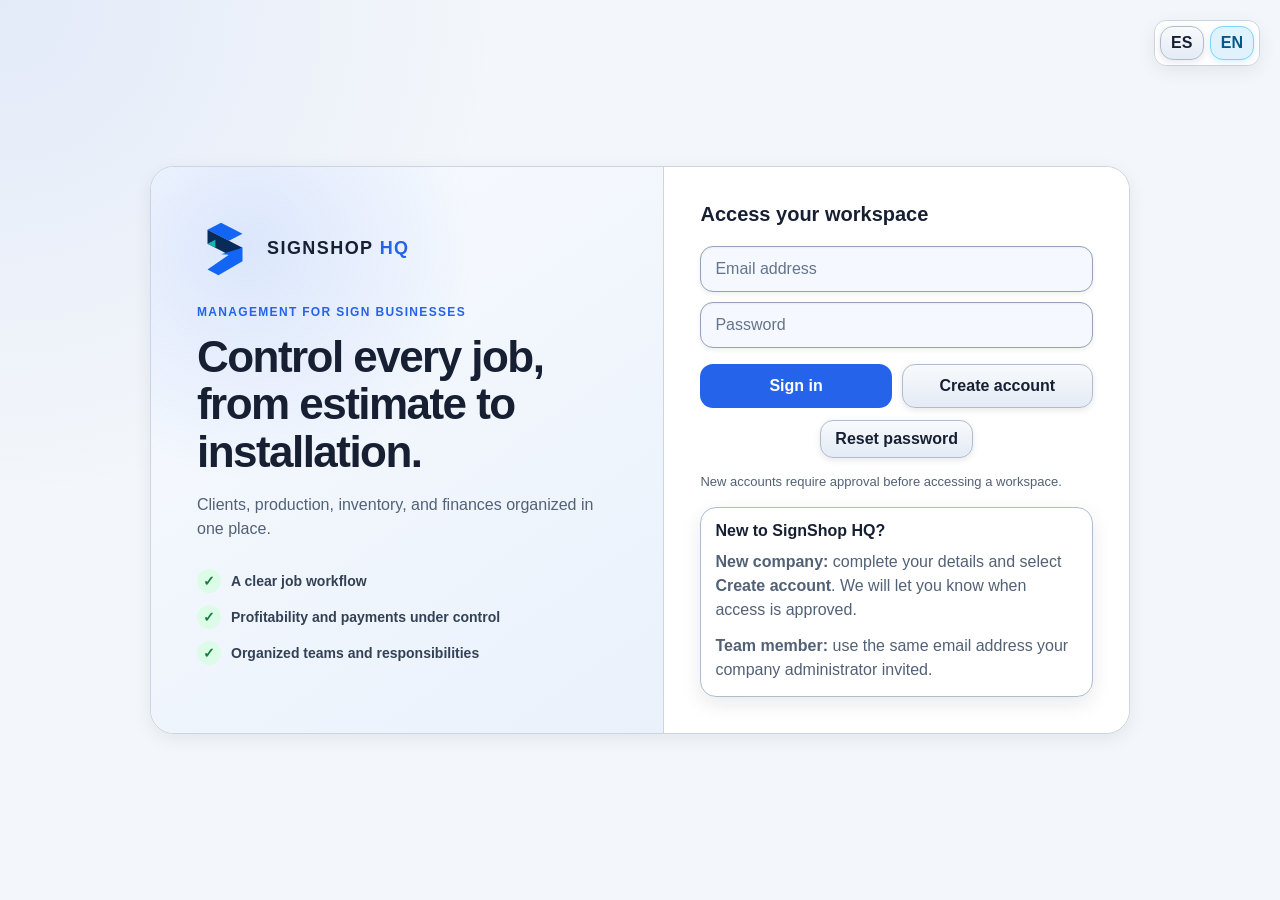
==== commit 73ea18df: "Publish frontend from 719a533f524439bdd0dbce16ac081e30a7c9e70a" ====
--- a/index.html
+++ b/index.html
@@ -4,8 +4,8 @@
   <meta charset="UTF-8" />
   <meta name="viewport" content="width=device-width, initial-scale=1.0" />
   <title>SignShop HQ | Gestión para negocios de carteles</title>
-  <link rel="icon" type="image/png" href="assets/images/signshophq-icon-contrast.png?v=20260728-2" />
-  <link rel="apple-touch-icon" href="assets/images/signshophq-icon-contrast.png?v=20260728-2" />
+  <link rel="icon" type="image/svg+xml" href="assets/images/signshophq-mark-c1.svg?v=20260823-1" />
+  <link rel="apple-touch-icon" href="assets/images/signshophq-mark-c1.svg?v=20260823-1" />
 
   <script src="https://www.gstatic.com/firebasejs/10.12.0/firebase-app-compat.js"></script>
   <script src="https://www.gstatic.com/firebasejs/10.12.0/firebase-auth-compat.js"></script>
@@ -62,7 +62,7 @@
     <div class="auth-card auth-login-card">
       <section class="auth-intro">
         <div class="auth-brand-row">
-          <img src="assets/images/signshophq-icon-contrast.png" alt="" width="56" height="56" />
+          <img src="assets/images/signshophq-mark-c1.svg?v=20260823-1" alt="" width="56" height="56" />
           <div class="logo">SignShop <span>HQ</span></div>
         </div>
         <div id="authAccessLabel" class="auth-eyebrow">Management for sign businesses</div>
@@ -116,7 +116,7 @@
 
   <section id="accessStatusScreen" class="auth-wrap hidden">
     <div class="auth-card">
-      <div class="logo">SignShop <span>HQ</span></div>
+      <div class="status-brand"><img src="assets/images/signshophq-mark-c1.svg?v=20260823-1" alt="" width="44" height="44" /><div class="logo">SignShop <span>HQ</span></div></div>
       <div class="auth-sub" id="accessStatusTitle">Estado de la cuenta</div>
       <div class="help" id="accessStatusText">Tu cuenta no puede entrar en este momento.</div>
       <button id="btnStatusLogout" class="btn btn-secondary full mt-12">Volver</button>
@@ -128,7 +128,7 @@
       <aside id="appSidebar" class="sidebar" aria-label="Main navigation">
         <div class="sidebar-header">
           <div class="app-brand-mark">
-            <img src="assets/images/signshophq-icon-contrast.png" alt="" width="48" height="48" />
+            <img src="assets/images/signshophq-mark-c1.svg?v=20260823-1" alt="" width="48" height="48" />
             <div class="brand">SignShop <span>HQ</span></div>
           </div>
           <button id="btnSidebarCollapse" class="sidebar-icon-btn desktop-sidebar-toggle" type="button" aria-label="Collapse navigation" aria-expanded="true">‹</button>
--- a/assets/css/styles.css
+++ b/assets/css/styles.css
@@ -64,7 +64,7 @@
       border-right:1px solid var(--line);
     }
     .auth-brand-row{display:flex;align-items:center;gap:14px;margin-bottom:36px}
-    .auth-brand-row img{display:block;width:56px;height:56px;border-radius:15px;box-shadow:0 10px 26px rgba(0,0,0,.25)}
+    .auth-brand-row img{display:block;width:56px;height:56px;object-fit:contain}
     .auth-brand-row .logo{font-size:18px}
     .auth-eyebrow{color:#93c5fd;font-size:12px;font-weight:900;letter-spacing:.11em;text-transform:uppercase}
     .auth-intro h1{font-size:clamp(30px,4vw,44px);line-height:1.08;letter-spacing:-.035em;margin:14px 0 0;max-width:560px}
@@ -83,6 +83,8 @@
       font-size:15px;
     }
     .logo span{color:var(--brand)}
+    .status-brand{display:flex;align-items:center;gap:12px}
+    .status-brand img{display:block;object-fit:contain}
 
     .auth-sub,.help,.section-note{
       color:var(--muted);
@@ -178,8 +180,7 @@
       height:48px;
       flex:0 0 48px;
       object-fit:contain;
-      border-radius:12px;
-      box-shadow:0 0 0 1px rgba(184,255,0,.35), 0 0 16px rgba(184,255,0,.14);
+      border-radius:0;
     }
     .app-brand-mark .brand{margin-bottom:0}
 
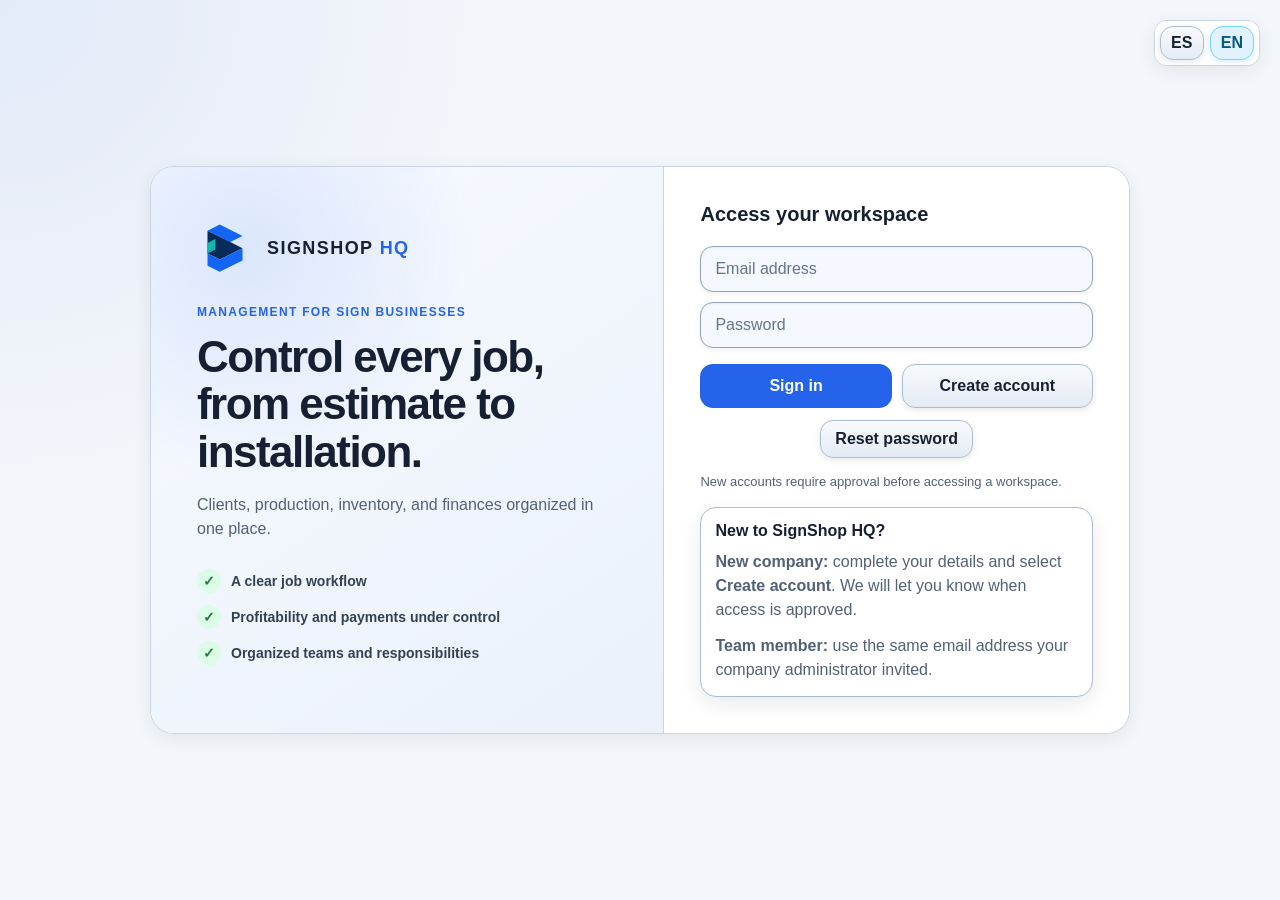
==== commit b740ec14: "Publish frontend from 949eb1d66d36a17c751efe4a27f8a4907da77552" ====
--- a/index.html
+++ b/index.html
@@ -19,7 +19,7 @@
   <script src="https://upload-widget.cloudinary.com/latest/global/all.js"></script>
 
   <script src="assets/js/00-theme.js?v=20260822-light-only-1"></script>
-  <link rel="stylesheet" href="assets/css/styles.css?v=20260822-light-contrast-3" />
+  <link rel="stylesheet" href="assets/css/styles.css?v=20260823-email-review-1" />
   <link rel="stylesheet" href="assets/css/theme.css?v=20260822-light-contrast-3" />
   <!-- Próximo paso: aquí añadiremos el CSS del módulo Producción cuando te pase ese archivo. -->
   <style>
--- a/assets/css/styles.css
+++ b/assets/css/styles.css
@@ -825,6 +825,25 @@
     #salesDocumentModal .modal-body{max-width:1280px;margin:0 auto;width:100%;}
     #salesDocumentModal .modal-foot{position:sticky;bottom:0;z-index:2;background:var(--panel);}
 
+    #salesDocumentEmailModal .email-review-modal{width:min(1120px,100%);overflow:hidden}
+    #salesDocumentEmailModal .email-review-layout{display:grid;grid-template-columns:minmax(0,1fr) minmax(340px,.9fr);gap:20px;max-height:calc(92vh - 150px);overflow:auto}
+    #salesDocumentEmailModal .email-review-form{display:grid;align-content:start;gap:12px;min-width:0}
+    #salesDocumentEmailModal .field-label{display:grid;gap:6px;color:var(--text)}
+    #salesDocumentEmailModal .field-label>span{font-size:12px;font-weight:800;color:var(--muted)}
+    #salesDocumentEmailModal .check-item{background:var(--card);border:1px solid var(--line);color:var(--text);min-height:46px}
+    #salesDocumentEmailModal .email-preview-card{align-self:start;min-width:0;padding:24px;background:#fff;color:#172033;border:1px solid #dbe2ea;border-radius:16px;box-shadow:0 12px 28px rgba(15,23,42,.10);overflow:hidden}
+    #salesDocumentEmailModal .email-preview-card>img{display:block;width:auto;max-width:180px;height:auto;max-height:72px;object-fit:contain;margin:0 0 20px}
+    #salesDocumentEmailModal .email-preview-card>h2{margin:0 0 20px;color:#172033}
+    #salesDocumentEmailModal .email-preview-hero{margin:0 -24px 22px;padding:24px;background:#f1f5f9;text-align:center;border-block:1px solid #e2e8f0}
+    #salesDocumentEmailModal .email-preview-hero h2{margin:0 0 16px;color:#172033;font-size:24px}
+    #salesDocumentEmailModal .email-preview-hero small{display:block;color:#64748b;font-weight:800;letter-spacing:.08em}
+    #salesDocumentEmailModal .email-preview-amount{margin-top:6px;color:#0f172a;font-size:34px;font-weight:900}
+    #salesDocumentEmailModal .email-preview-message{white-space:pre-line;line-height:1.65;color:#334155}
+    #salesDocumentEmailModal .email-preview-action{display:inline-block;margin:22px 0;padding:12px 18px;border-radius:9px;color:#fff;font-weight:800}
+    #salesDocumentEmailModal .email-preview-company{padding-top:18px;border-top:1px solid #e2e8f0;line-height:1.55;color:#475569}
+    #salesDocumentEmailModal .email-preview-card>small{display:block;margin-top:18px;color:#64748b}
+    @media(max-width:820px){#salesDocumentEmailModal .email-review-layout{grid-template-columns:1fr;max-height:calc(92vh - 140px)}}
+
     .toast{
       position:fixed;
       right:18px;
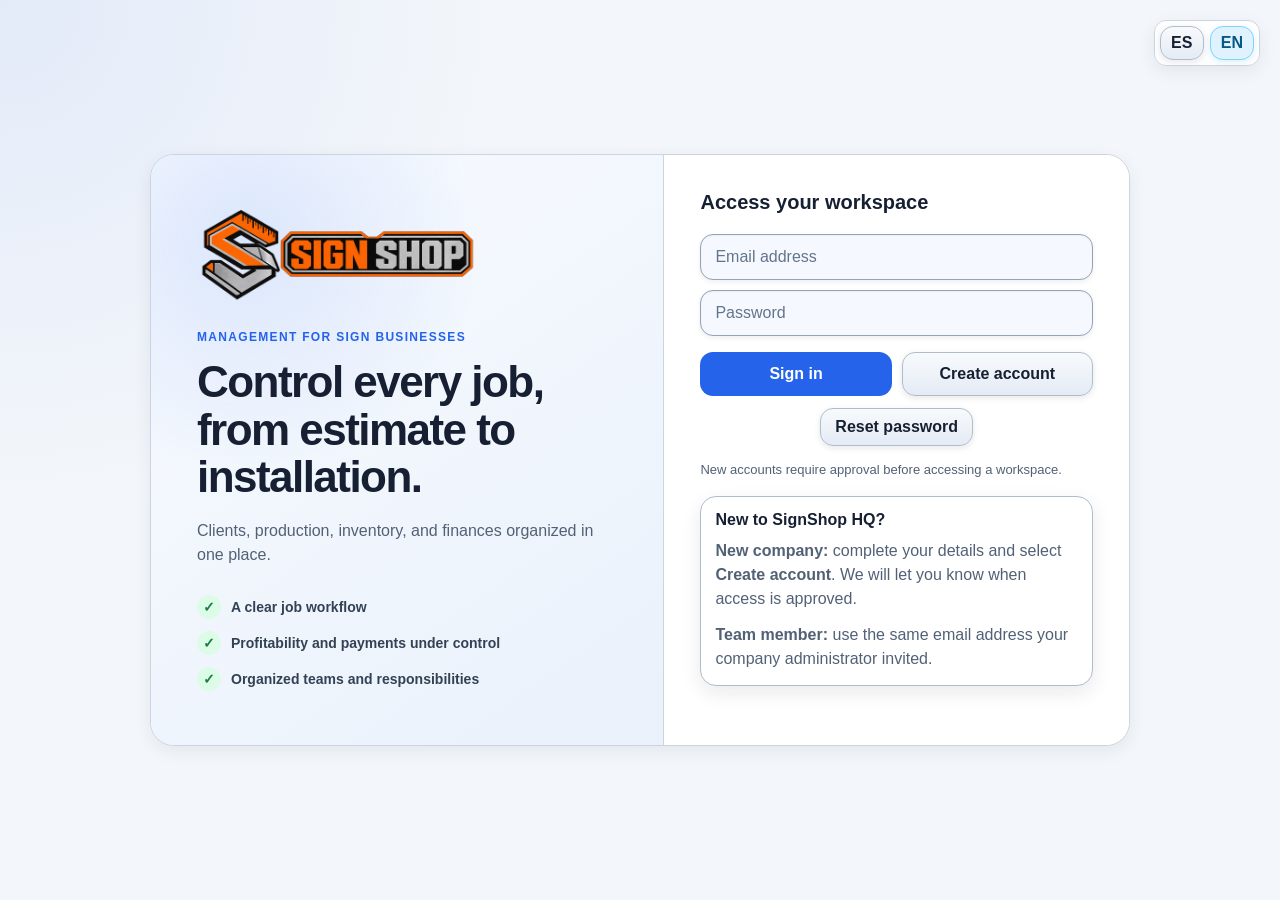
==== commit 005c408b: "Publish frontend from c12987ee9b7ad6b4822e71be806757ac7b55d3eb" ====
--- a/index.html
+++ b/index.html
@@ -4,8 +4,7 @@
   <meta charset="UTF-8" />
   <meta name="viewport" content="width=device-width, initial-scale=1.0" />
   <title>SignShop HQ | Gestión para negocios de carteles</title>
-  <link rel="icon" type="image/svg+xml" href="assets/images/signshophq-mark-c1.svg?v=20260823-1" />
-  <link rel="apple-touch-icon" href="assets/images/signshophq-mark-c1.svg?v=20260823-1" />
+  <link rel="icon" href="assets/images/favicon.ico?v=20260823-official-1" sizes="any" />
 
   <script src="https://www.gstatic.com/firebasejs/10.12.0/firebase-app-compat.js"></script>
   <script src="https://www.gstatic.com/firebasejs/10.12.0/firebase-auth-compat.js"></script>
@@ -19,7 +18,7 @@
   <script src="https://upload-widget.cloudinary.com/latest/global/all.js"></script>
 
   <script src="assets/js/00-theme.js?v=20260822-light-only-1"></script>
-  <link rel="stylesheet" href="assets/css/styles.css?v=20260823-email-review-1" />
+  <link rel="stylesheet" href="assets/css/styles.css?v=20260823-official-logo-1" />
   <link rel="stylesheet" href="assets/css/theme.css?v=20260822-light-contrast-3" />
   <!-- Próximo paso: aquí añadiremos el CSS del módulo Producción cuando te pase ese archivo. -->
   <style>
@@ -62,8 +61,7 @@
     <div class="auth-card auth-login-card">
       <section class="auth-intro">
         <div class="auth-brand-row">
-          <img src="assets/images/signshophq-mark-c1.svg?v=20260823-1" alt="" width="56" height="56" />
-          <div class="logo">SignShop <span>HQ</span></div>
+          <img src="assets/images/signshop-header.png?v=20260823-official-1" alt="SignShop HQ" />
         </div>
         <div id="authAccessLabel" class="auth-eyebrow">Management for sign businesses</div>
         <h1 id="authHeadline">Control every job, from estimate to installation.</h1>
@@ -116,7 +114,7 @@
 
   <section id="accessStatusScreen" class="auth-wrap hidden">
     <div class="auth-card">
-      <div class="status-brand"><img src="assets/images/signshophq-mark-c1.svg?v=20260823-1" alt="" width="44" height="44" /><div class="logo">SignShop <span>HQ</span></div></div>
+      <div class="status-brand"><img src="assets/images/signshop-header.png?v=20260823-official-1" alt="SignShop HQ" /></div>
       <div class="auth-sub" id="accessStatusTitle">Estado de la cuenta</div>
       <div class="help" id="accessStatusText">Tu cuenta no puede entrar en este momento.</div>
       <button id="btnStatusLogout" class="btn btn-secondary full mt-12">Volver</button>
@@ -128,8 +126,7 @@
       <aside id="appSidebar" class="sidebar" aria-label="Main navigation">
         <div class="sidebar-header">
           <div class="app-brand-mark">
-            <img src="assets/images/signshophq-mark-c1.svg?v=20260823-1" alt="" width="48" height="48" />
-            <div class="brand">SignShop <span>HQ</span></div>
+            <img src="assets/images/signshop-header.png?v=20260823-official-1" alt="SignShop HQ" />
           </div>
           <button id="btnSidebarCollapse" class="sidebar-icon-btn desktop-sidebar-toggle" type="button" aria-label="Collapse navigation" aria-expanded="true">‹</button>
           <button id="btnMobileNavClose" class="sidebar-icon-btn mobile-sidebar-close" type="button" aria-label="Close navigation">×</button>
--- a/assets/css/styles.css
+++ b/assets/css/styles.css
@@ -64,7 +64,7 @@
       border-right:1px solid var(--line);
     }
     .auth-brand-row{display:flex;align-items:center;gap:14px;margin-bottom:36px}
-    .auth-brand-row img{display:block;width:56px;height:56px;object-fit:contain}
+    .auth-brand-row img{display:block;width:min(280px,100%);height:auto;max-height:94px;object-fit:contain;object-position:left center}
     .auth-brand-row .logo{font-size:18px}
     .auth-eyebrow{color:#93c5fd;font-size:12px;font-weight:900;letter-spacing:.11em;text-transform:uppercase}
     .auth-intro h1{font-size:clamp(30px,4vw,44px);line-height:1.08;letter-spacing:-.035em;margin:14px 0 0;max-width:560px}
@@ -84,7 +84,7 @@
     }
     .logo span{color:var(--brand)}
     .status-brand{display:flex;align-items:center;gap:12px}
-    .status-brand img{display:block;object-fit:contain}
+    .status-brand img{display:block;width:180px;height:auto;max-height:60px;object-fit:contain;object-position:left center}
 
     .auth-sub,.help,.section-note{
       color:var(--muted);
@@ -174,14 +174,7 @@
       min-height:48px;
       margin-bottom:8px;
     }
-    .app-brand-mark img{
-      display:block;
-      width:48px;
-      height:48px;
-      flex:0 0 48px;
-      object-fit:contain;
-      border-radius:0;
-    }
+    .app-brand-mark img{display:block;width:210px;height:auto;max-height:70px;flex:0 1 auto;object-fit:contain;object-position:left center;border-radius:0}
     .app-brand-mark .brand{margin-bottom:0}
 
     .brand-sub{
@@ -1676,7 +1669,7 @@
 body.sidebar-collapsed .sidebar{padding-left:12px;padding-right:12px}
 body.sidebar-collapsed .sidebar-header{display:grid;justify-items:center}
 body.sidebar-collapsed .sidebar-header .app-brand-mark{display:block}
-body.sidebar-collapsed .app-brand-mark img{width:46px;height:46px;margin:auto}
+body.sidebar-collapsed .app-brand-mark img{width:54px;height:54px;margin:auto;object-fit:cover;object-position:left center}
 body.sidebar-collapsed .app-brand-mark .brand,
 body.sidebar-collapsed .brand-sub,
 body.sidebar-collapsed .layout-sidebar-group-title,
@@ -1718,7 +1711,7 @@
   .sidebar-header .app-brand-mark,
   body.sidebar-collapsed .sidebar-header .app-brand-mark{display:flex}
   body.sidebar-collapsed .app-brand-mark .brand{display:block}
-  .app-brand-mark img,body.sidebar-collapsed .app-brand-mark img{width:48px;height:48px;margin:0}
+  .app-brand-mark img,body.sidebar-collapsed .app-brand-mark img{width:180px;height:auto;max-height:60px;margin:0;object-fit:contain}
   .brand-sub,body.sidebar-collapsed .brand-sub{display:block!important;margin-bottom:16px}
   .nav,body.sidebar-collapsed .nav{display:grid;grid-template-columns:1fr;gap:7px;max-height:none;flex:1;padding:4px 4px 12px 0;overflow-y:auto}
   .nav button,body.sidebar-collapsed .nav button{height:auto;padding:12px 14px;text-align:left;font-size:13px;overflow:hidden}
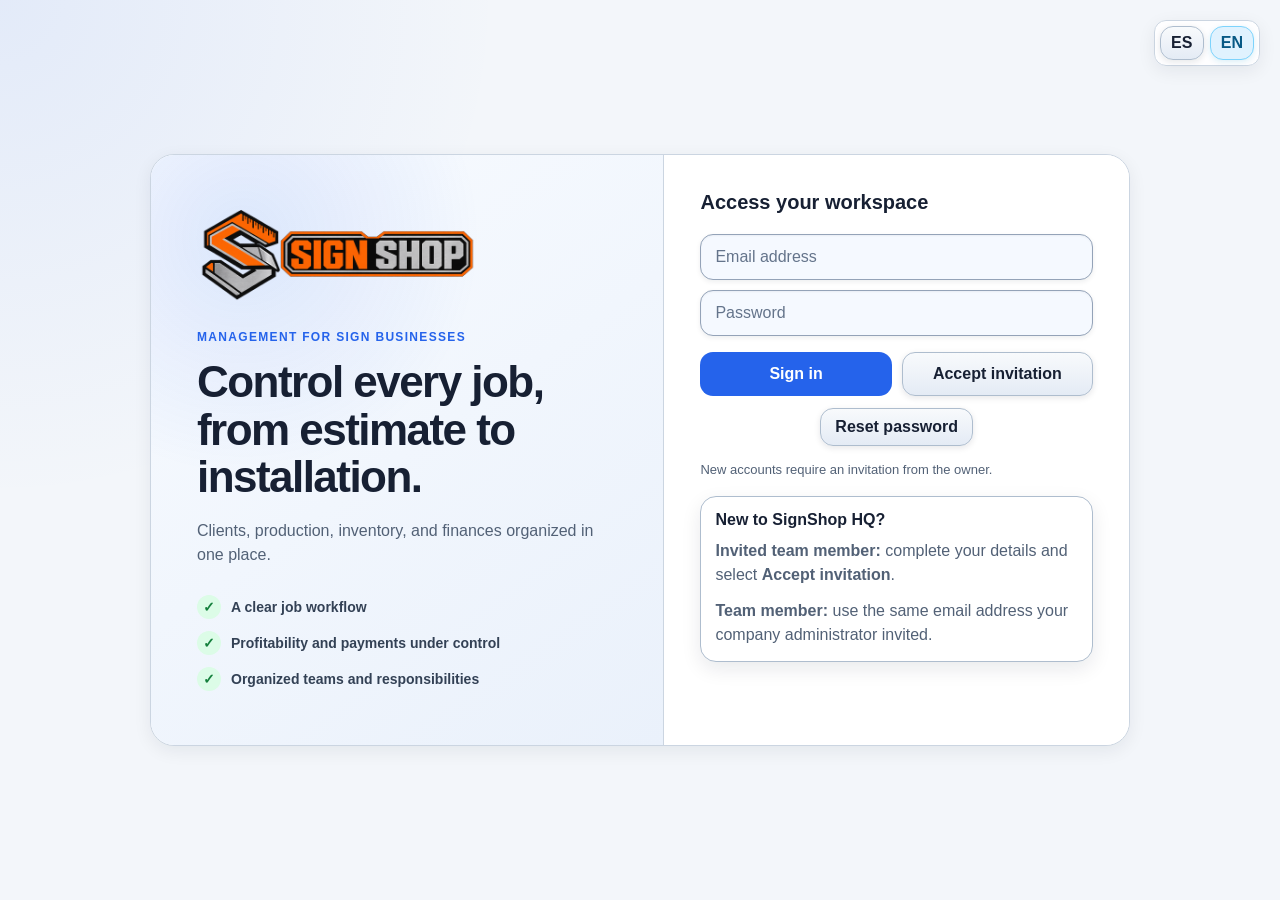
==== commit a26086b8: "Publish frontend from d8ec2eb38315ca60755dd0acca94320df481552d" ====
--- a/index.html
+++ b/index.html
@@ -15,11 +15,12 @@
   <script src="app-check.js?v=20260823-1"></script>
   <script src="https://cdnjs.cloudflare.com/ajax/libs/jspdf/2.5.1/jspdf.umd.min.js"></script>
   <script src="https://cdnjs.cloudflare.com/ajax/libs/jspdf-autotable/3.5.31/jspdf.plugin.autotable.min.js"></script>
+  <script src="https://cdnjs.cloudflare.com/ajax/libs/pdf-lib/1.17.1/pdf-lib.min.js"></script>
   <script src="https://upload-widget.cloudinary.com/latest/global/all.js"></script>
 
   <script src="assets/js/00-theme.js?v=20260822-light-only-1"></script>
-  <link rel="stylesheet" href="assets/css/styles.css?v=20260823-official-logo-1" />
-  <link rel="stylesheet" href="assets/css/theme.css?v=20260822-light-contrast-3" />
+  <link rel="stylesheet" href="assets/css/styles.css?v=20260824-payment-ui-1" />
+  <link rel="stylesheet" href="assets/css/theme.css?v=20260824-mfa-dialog-1" />
   <!-- Próximo paso: aquí añadiremos el CSS del módulo Producción cuando te pase ese archivo. -->
   <style>
     .lang-switcher{
@@ -88,7 +89,7 @@
 
         <div class="auth-actions mt-16">
           <button id="btnLogin" class="btn btn-primary">Sign in</button>
-          <button id="btnRegister" class="btn btn-secondary">Create account</button>
+          <button id="btnRegister" class="btn btn-secondary">Accept invitation</button>
         </div>
 
         <button id="btnReset" class="btn btn-secondary auth-reset mt-12">Reset password</button>
@@ -101,7 +102,7 @@
           <strong id="authGuideTitle">New to SignShop HQ?</strong>
 
           <div id="authGuideCompany" class="section-note mt-10">
-            <strong>New company:</strong> complete your details and select <strong>Create account</strong>. We will let you know when access is approved.
+            <strong>Invited team member:</strong> complete your details and select <strong>Accept invitation</strong>.
           </div>
 
           <div id="authGuideEmployee" class="section-note mt-12">
@@ -1538,6 +1539,20 @@
 
           <div class="settings-layout">
             <div class="settings-form-stack">
+              <section class="panel settings-panel">
+                <div class="panel-head"><div><h2>Seguridad de la cuenta · MFA</h2><div class="section-note">Protege tu acceso con un código enviado por SMS después de escribir la contraseña.</div></div><span id="mfaStatus" class="pill st-pendiente">Sin configurar</span></div>
+                <div class="settings-fields">
+                  <div id="mfaEnrollmentForm" class="grid-2">
+                    <div id="mfaEmailVerificationWrap" class="field-label hidden"><span>Antes de activar MFA</span><button id="mfaVerifyEmailBtn" class="btn btn-secondary" type="button">Enviar correo de verificación</button></div>
+                    <label class="field-label">Teléfono con código de país<input id="mfaPhoneNumber" class="input" type="tel" autocomplete="tel" placeholder="+1 346 000 0000" /></label>
+                    <div class="field-label"><span>Primer paso</span><button id="mfaSendCodeBtn" class="btn btn-secondary" type="button">Enviar código</button></div>
+                    <label id="mfaCodeField" class="field-label hidden">Código recibido<input id="mfaEnrollmentCode" class="input" inputmode="numeric" autocomplete="one-time-code" maxlength="8" /></label>
+                    <div id="mfaConfirmWrap" class="field-label hidden"><span>Segundo paso</span><button id="mfaConfirmCodeBtn" class="btn btn-primary" type="button">Confirmar y activar MFA</button></div>
+                  </div>
+                  <div id="mfaEnrollmentNote" class="permission-note">El teléfono se registra directamente con Firebase Authentication. No se guarda en los documentos del CRM.</div>
+                  <div id="mfaRecaptcha"></div>
+                </div>
+              </section>
               <section class="panel settings-panel">
                 <div class="panel-head"><div><h2>Stripe Connect · Pagos</h2><div class="section-note">Cada negocio conecta su propia cuenta y recibe directamente los pagos de sus clientes.</div></div><span id="stripeStatus" class="pill st-pendiente">No conectado</span></div>
                 <div class="settings-fields">
@@ -1907,6 +1922,9 @@
           <label class="field-label">Default commission base<select id="salespersonCommissionBase" class="select"><option value="collected">Customer payments actually collected</option><option value="subtotal">Sale subtotal before tax</option><option value="gross_profit">Gross profit</option></select></label>
           <label class="field-label">Payment schedule<select id="salespersonPaymentSchedule" class="select"><option value="monthly">Monthly</option><option value="biweekly">Every two weeks</option><option value="per_job">After each eligible job</option></select></label>
           <label class="field-label">Status<select id="salespersonStatus" class="select"><option value="active">Active</option><option value="inactive">Inactive</option></select></label>
+          <label class="field-label">Document language<select id="salespersonDocumentLanguage" class="select"><option value="en">English</option><option value="es">Español</option></select></label>
+          <label class="field-label">Salesperson ID<input id="salespersonExternalId" class="input" /></label>
+          <label class="field-label">Department / territory<input id="salespersonTerritory" class="input" /></label>
         </div>
         <textarea id="salespersonNotes" class="textarea mt-12" placeholder="Internal notes (do not enter SSN or sensitive tax IDs)"></textarea>
       </div>
@@ -1916,23 +1934,45 @@
 
   <div class="modal-backdrop" id="commissionSettlementModal">
     <div class="modal modal-wide">
-      <div class="modal-head"><h3 id="commissionSettlementTitle">New commission settlement</h3><button class="btn btn-secondary btn-small" data-close="commissionSettlementModal">Close</button></div>
+      <div class="modal-head"><h3 id="commissionSettlementTitle">Nueva liquidación de comisión</h3><button class="btn btn-secondary btn-small" data-close="commissionSettlementModal">Cerrar</button></div>
       <div class="modal-body">
         <input id="commissionSettlementSalespersonId" type="hidden" />
         <div class="grid-3">
-          <label class="field-label">Payment date<input id="commissionSettlementDate" class="input" type="date" /></label>
-          <label class="field-label">Period from<input id="commissionSettlementFrom" class="input" type="date" /></label>
-          <label class="field-label">Period to<input id="commissionSettlementTo" class="input" type="date" /></label>
-          <label class="field-label">Payment method<select id="commissionSettlementMethod" class="select"><option value="check">Check</option><option value="ach">ACH / bank transfer</option><option value="cash">Cash</option><option value="zelle">Zelle</option><option value="other">Other</option></select></label>
-          <label class="field-label grid-span-2">Reference / confirmation<input id="commissionSettlementReference" class="input" /></label>
-        </div>
-        <div class="section-note mt-12">Only unpaid earned commission is available. Previously settled amounts are automatically deducted. The period dates label the statement; the list includes every currently outstanding job.</div>
-        <div class="table-wrap mt-12"><table><thead><tr><th>Include</th><th>Job / client</th><th>Rate</th><th>Earned</th><th>Previously paid</th><th>Available</th></tr></thead><tbody id="commissionSettlementLines"></tbody></table></div>
-        <div id="commissionSettlementNoLines" class="empty hidden">This salesperson has no unpaid earned commissions.</div>
-        <textarea id="commissionSettlementNotes" class="textarea mt-12" placeholder="Payment notes"></textarea>
-        <div class="summary-box"><div><span>Selected jobs</span><strong id="commissionSettlementSelectedCount">0</strong></div><div><span>Settlement total</span><strong id="commissionSettlementTotal">$0.00</strong></div></div>
-      </div>
-      <div class="modal-foot"><button class="btn btn-secondary" data-close="commissionSettlementModal">Cancel</button><button id="saveCommissionSettlementBtn" class="btn btn-primary">Record payment</button></div>
+          <label class="field-label">Fecha del pago<input id="commissionSettlementDate" class="input" type="date" /></label>
+          <label class="field-label">Período desde<input id="commissionSettlementFrom" class="input" type="date" /></label>
+          <label class="field-label">Período hasta<input id="commissionSettlementTo" class="input" type="date" /></label>
+          <label class="field-label">Método de pago<select id="commissionSettlementMethod" class="select"><option value="check">Cheque</option><option value="ach">ACH / transferencia bancaria</option><option value="cash">Efectivo</option><option value="zelle">Zelle</option><option value="other">Otro</option></select></label>
+          <label class="field-label grid-span-2">Referencia / confirmación<input id="commissionSettlementReference" class="input" /></label>
+        </div>
+        <div class="grid-3 mt-12">
+          <label class="field-label">Estado<select id="commissionSettlementStatus" class="select"><option value="paid">Pagado</option><option value="pending">Pendiente</option></select></label>
+          <label class="field-label">Bonificaciones<input id="commissionSettlementBonuses" class="input" type="number" step="0.01" value="0" /></label>
+          <label class="field-label">Contracargos<input id="commissionSettlementChargebacks" class="input" type="number" step="0.01" value="0" /></label>
+          <label class="field-label">Otras deducciones<input id="commissionSettlementDeductions" class="input" type="number" step="0.01" value="0" /></label>
+          <label class="field-label">Saldo anterior<input id="commissionSettlementPriorBalance" class="input" type="number" step="0.01" value="0" /></label>
+          <label class="field-label">Preparado por<input id="commissionSettlementPreparedBy" class="input" /></label>
+          <label class="field-label">Aprobado por<input id="commissionSettlementApprovedBy" class="input" /></label>
+        </div>
+        <div class="section-note mt-12">Se muestran trabajos creados dentro del período con comisión ganada y pendiente. Los pagos liquidados anteriormente se descuentan automáticamente.</div>
+        <div class="table-wrap mt-12"><table><thead><tr><th>Incluir</th><th>Trabajo / cliente</th><th>Total del trabajo</th><th>Base elegible</th><th>Cálculo de comisión</th><th>Pagado anteriormente</th><th>Disponible</th></tr></thead><tbody id="commissionSettlementLines"></tbody></table></div>
+        <div id="commissionSettlementNoLines" class="empty hidden">Este vendedor no tiene comisiones pendientes dentro del período.</div>
+        <textarea id="commissionSettlementNotes" class="textarea mt-12" placeholder="Notas del pago"></textarea>
+        <div class="grid-3 mt-12">
+          <label class="field-label">Ajuste 1 / motivo<input id="commissionAdjustment1Reason" class="input" /></label><label class="field-label">Importe<input id="commissionAdjustment1Amount" class="input" type="number" step="0.01" value="0" /></label><label class="field-label">Fecha efectiva<input id="commissionAdjustment1Date" class="input" type="date" /></label>
+          <label class="field-label">Ajuste 2 / motivo<input id="commissionAdjustment2Reason" class="input" /></label><label class="field-label">Importe<input id="commissionAdjustment2Amount" class="input" type="number" step="0.01" value="0" /></label><label class="field-label">Fecha efectiva<input id="commissionAdjustment2Date" class="input" type="date" /></label>
+          <label class="field-label">Ajuste 3 / motivo<input id="commissionAdjustment3Reason" class="input" /></label><label class="field-label">Importe<input id="commissionAdjustment3Amount" class="input" type="number" step="0.01" value="0" /></label><label class="field-label">Fecha efectiva<input id="commissionAdjustment3Date" class="input" type="date" /></label>
+        </div>
+        <div class="summary-box"><div><span>Trabajos seleccionados</span><strong id="commissionSettlementSelectedCount">0</strong></div><div><span>Total de liquidación</span><strong id="commissionSettlementTotal">$0.00</strong></div></div>
+      </div>
+      <div class="modal-foot"><button class="btn btn-secondary" data-close="commissionSettlementModal">Cancelar</button><button id="saveCommissionSettlementBtn" class="btn btn-primary">Revisar PDF y correo</button></div>
+    </div>
+  </div>
+
+  <div class="modal-backdrop" id="commissionSettlementReviewModal">
+    <div class="modal modal-wide">
+      <div class="modal-head"><h3>Revisar liquidación antes de registrar</h3><button class="btn btn-secondary btn-small" data-close="commissionSettlementReviewModal">Cerrar</button></div>
+      <div class="modal-body"><div class="grid-2"><label class="field-label">Enviar a<input id="commissionReviewTo" class="input" type="email" /></label><label class="field-label">Idioma<select id="commissionReviewLanguage" class="select"><option value="en">English</option><option value="es">Español</option></select></label><label class="field-label grid-span-2">Asunto<input id="commissionReviewSubject" class="input" /></label></div><textarea id="commissionReviewMessage" class="textarea mt-12" placeholder="Mensaje del correo"></textarea><iframe id="commissionReviewPdf" title="Vista previa del PDF" style="width:100%;height:620px;border:1px solid #dbe3ec;border-radius:10px;margin-top:12px"></iframe></div>
+      <div class="modal-foot"><button id="commissionReviewBackBtn" class="btn btn-secondary">Volver y editar</button><button id="commissionSaveOnlyBtn" class="btn btn-info">Registrar sin enviar</button><button id="commissionSaveSendBtn" class="btn btn-primary">Registrar y enviar</button></div>
     </div>
   </div>
 
@@ -2370,15 +2410,22 @@
           <input id="expenseAmount" type="number" min="0" step="0.01" class="input" placeholder="Monto" />
           <input id="expenseDate" type="date" class="input" />
           <select id="expenseJobId" class="select"></select>
+          <select id="expensePaymentMethod" class="select" aria-label="Método de pago">
+            <option>Efectivo</option><option>Zelle</option><option>Cheque</option><option>Transferencia</option><option>Tarjeta de crédito</option><option>Tarjeta de débito</option><option>Otro</option>
+          </select>
         </div>
         <div id="workerPaymentFields" class="grid-2 mt-12 hidden">
-          <input id="expenseWorkerName" class="input" placeholder="Nombre del trabajador" />
+          <input id="expenseWorkerName" class="input" placeholder="Nombre completo del trabajador" />
+          <input id="expenseWorkerId" class="input" placeholder="ID del trabajador (no SSN)" />
+          <input id="expenseWorkerEmail" type="email" class="input" placeholder="Correo del trabajador" />
+          <input id="expenseWorkerPhone" class="input" placeholder="Teléfono del trabajador" />
+          <input id="expenseWorkerAddress" class="input" placeholder="Dirección del trabajador" />
+          <select id="expenseWorkerType" class="select"><option value="contractor">Contratista</option><option value="employee">Empleado</option></select>
           <input id="expenseWorkerRole" class="input" placeholder="Labor realizada" />
+          <input id="expensePaymentReference" class="input" placeholder="Referencia de cheque / transacción" />
           <label class="field-label">Período desde<input id="expensePeriodFrom" type="date" class="input" /></label>
           <label class="field-label">Período hasta<input id="expensePeriodTo" type="date" class="input" /></label>
-          <select id="expensePaymentMethod" class="select">
-            <option>Efectivo</option><option>Zelle</option><option>Cheque</option><option>Transferencia</option><option>Otro</option>
-          </select>
+          <label class="field-label">Idioma del recibo<select id="expenseWorkerLanguage" class="select"><option value="en">English</option><option value="es">Español</option></select></label>
           <label class="advance-check"><input id="expenseApplyToAdvance" type="checkbox" checked /> Descontar del anticipo disponible</label>
           <div class="section-note">Este pago reduce la ganancia del trabajo y, si está marcado, el anticipo disponible; nunca cambia lo cobrado ni el saldo del cliente.</div>
           <div style="grid-column:1/-1" class="box">
@@ -2387,7 +2434,18 @@
               <button id="addWorkerPaymentLineBtn" type="button" class="btn btn-info btn-small">+ Agregar concepto</button>
             </div>
             <div id="workerPaymentLines" class="stack mt-12"></div>
-            <div class="section-note mt-12">Total desglosado: <strong id="workerPaymentLinesTotal">$0.00</strong></div>
+            <div class="section-note mt-12">Pago bruto: <strong id="workerPaymentLinesTotal">$0.00</strong></div>
+          </div>
+          <div style="grid-column:1/-1" class="box">
+            <strong>Deducciones de nómina (si corresponde)</strong>
+            <div class="grid-4 mt-12">
+              <input id="expenseFederalWithholding" type="number" min="0" step="0.01" class="input" placeholder="Retención federal" />
+              <input id="expenseSocialSecurity" type="number" min="0" step="0.01" class="input" placeholder="Seguro Social" />
+              <input id="expenseMedicare" type="number" min="0" step="0.01" class="input" placeholder="Medicare" />
+              <input id="expenseOtherDeduction" type="number" min="0" step="0.01" class="input" placeholder="Otra deducción autorizada" />
+            </div>
+            <label class="advance-check mt-12"><input id="expenseBackupWithholding" type="checkbox" /> Se aplicó retención de respaldo al contratista, si correspondía</label>
+            <div class="section-note mt-12">Total deducciones: <strong id="workerPaymentDeductionsTotal">$0.00</strong> · Pago neto: <strong id="workerPaymentNetTotal">$0.00</strong></div>
           </div>
         </div>
         <textarea id="expenseNotes" class="textarea mt-12" placeholder="Notas del gasto"></textarea>
@@ -2407,6 +2465,14 @@
         <button class="btn btn-secondary" data-close="expenseModal">Cancelar</button>
         <button id="saveExpenseBtn" class="btn btn-primary">Guardar gasto</button>
       </div>
+    </div>
+  </div>
+
+  <div class="modal-backdrop" id="workerPaymentReviewModal">
+    <div class="modal modal-wide">
+      <div class="modal-head"><h3>Revisar pago al trabajador</h3><button class="btn btn-secondary btn-small" data-close="workerPaymentReviewModal">Cerrar</button></div>
+      <div class="modal-body"><div class="grid-2"><label class="field-label">Enviar a<input id="workerPaymentReviewTo" type="email" class="input" /></label><label class="field-label">Asunto<input id="workerPaymentReviewSubject" class="input" /></label></div><textarea id="workerPaymentReviewMessage" class="textarea mt-12" placeholder="Mensaje del correo"></textarea><iframe id="workerPaymentReviewPdf" title="Vista previa del recibo de pago" style="width:100%;height:620px;border:1px solid #dbe3ec;border-radius:10px;margin-top:12px"></iframe></div>
+      <div class="modal-foot"><button class="btn btn-secondary" data-close="workerPaymentReviewModal">Volver</button><button id="confirmWorkerPaymentBtn" class="btn btn-primary">Registrar y enviar</button></div>
     </div>
   </div>
 
@@ -2431,6 +2497,9 @@
           </select>
           <input id="recurringAmount" type="number" min="0" step="0.01" class="input" placeholder="Monto" />
           <input id="recurringDay" type="number" min="1" max="31" class="input" placeholder="Día del mes" />
+          <select id="recurringPaymentMethod" class="select" aria-label="Método de pago">
+            <option>Efectivo</option><option>Zelle</option><option>Cheque</option><option>Transferencia</option><option>Tarjeta de crédito</option><option>Tarjeta de débito</option><option>Otro</option>
+          </select>
         </div>
         <textarea id="recurringNotes" class="textarea mt-12" placeholder="Notas"></textarea>
         <div class="mt-12">
@@ -2800,6 +2869,20 @@
     </div>
   </div>
 
+  <div class="modal-backdrop" id="estimateConversionModal">
+    <div class="modal-card">
+      <div class="modal-head"><h3 id="estimateConversionTitle">¿Cuánto deseas facturar?</h3><button class="btn btn-secondary btn-small" data-close="estimateConversionModal">Cerrar</button></div>
+      <div class="modal-body">
+        <label class="check-item"><input type="radio" name="estimateConversionMode" value="full" checked> <span id="estimateConversionFullLabel">Total restante de todas las líneas</span></label>
+        <label class="check-item"><input type="radio" name="estimateConversionMode" value="partial"> <span id="estimateConversionPartialLabel">Porcentaje o cantidad</span></label>
+        <div id="estimateConversionPartialFields" class="grid-2 mt-10 hidden"><select id="estimateConversionPartialType" class="select"><option value="percent">Porcentaje %</option><option value="amount">Cantidad $</option></select><input id="estimateConversionPartialValue" class="input" type="number" min="0.01" step="0.01" value="50"></div>
+        <label class="check-item"><input type="radio" name="estimateConversionMode" value="manual"> <span id="estimateConversionManualLabel">Cantidad manual por cada línea</span></label>
+        <div id="estimateConversionManualLines" class="hidden mt-10"></div>
+        <div id="estimateConversionSummary" class="permission-note mt-12"></div>
+      </div><div class="modal-foot"><button class="btn btn-secondary" data-close="estimateConversionModal">Cancelar</button><button id="confirmEstimateConversionBtn" class="btn btn-primary">Crear factura</button></div>
+    </div>
+  </div>
+
   <div class="modal-backdrop" id="salesDocumentEmailModal">
     <div class="modal modal-wide email-review-modal">
       <div class="modal-head"><h3 id="salesEmailReviewTitle">Review email</h3><button class="btn btn-secondary btn-small" data-close="salesDocumentEmailModal">Close</button></div>
@@ -2834,6 +2917,23 @@
     </div>
   </div>
 
+  <div id="authMfaModal" class="modal-backdrop" aria-hidden="true">
+    <div class="modal auth-mfa-dialog" role="dialog" aria-modal="true" aria-labelledby="authMfaTitle" aria-describedby="authMfaDescription">
+      <button class="auth-mfa-close" type="button" data-close="authMfaModal" aria-label="Cerrar">&times;</button>
+      <div class="auth-mfa-icon" aria-hidden="true"><span></span></div>
+      <div class="auth-mfa-content">
+        <div class="auth-mfa-kicker">ACCESO SEGURO</div>
+        <h2 id="authMfaTitle">Verificación en dos pasos</h2>
+        <p id="authMfaDescription">Enviamos un código de seguridad a tu teléfono. Escríbelo para confirmar que eres tú.</p>
+        <label class="auth-mfa-label" for="authMfaCode">Código de verificación</label>
+        <input id="authMfaCode" class="input auth-mfa-code" inputmode="numeric" pattern="[0-9]*" autocomplete="one-time-code" maxlength="8" placeholder="000000" aria-label="Código de verificación" />
+        <div class="auth-mfa-hint">El código puede tardar unos segundos en llegar.</div>
+        <div id="authMfaRecaptcha"></div>
+        <button id="authMfaConfirmBtn" class="btn btn-primary auth-mfa-submit" type="button">Verificar y entrar</button>
+      </div>
+    </div>
+  </div>
+
 <div id="toast" class="toast"></div>
 
   <script src="assets/js/00-job-save-utils.js?v=20260728-2"></script>
@@ -2847,7 +2947,7 @@
   <script src="assets/js/01-core.js?v=20260822-language-choice-1"></script>
   <script src="assets/js/02-clients.js?v=20260808-2"></script>
   <script src="assets/js/02-prospects.js?v=20260730-12"></script>
-  <script src="assets/js/22-salespeople.js?v=20260809-3"></script>
+  <script src="assets/js/22-salespeople.js?v=20260824-statement-fit-1"></script>
   <script src="assets/js/23-company-settings.js?v=20260809-1"></script>
     <script src="assets/js/28-quickbooks.js?v=20260815-2"></script>
     <script src="assets/js/29-accounting.js?v=20260817-clean-start-2"></script>
@@ -2855,10 +2955,11 @@
     <script async src="https://cdn.plaid.com/link/v2/stable/link-initialize.js" onload="window.dispatchEvent(new Event('plaid-sdk-ready'))"></script>
     <script src="assets/js/31-plaid.js?v=20260823-sync-fix-1"></script>
     <script src="assets/js/33-bank-feed.js?v=20260823-sync-fix-1"></script>
+  <script src="assets/js/34-mfa.js?v=20260824-mfa-5"></script>
     <script src="assets/js/32-stripe.js?v=20260817-platform-1"></script>
   <script src="assets/js/24-trash.js?v=20260816-sales-doc-trash-1"></script>
   <script src="assets/js/26-audit-log.js?v=20260728-1"></script>
-<script src="assets/js/27-sales-documents.js?v=20260822-email-cc-1"></script>
+<script src="assets/js/27-sales-documents.js?v=20260823-qb-flow-3"></script>
   <script src="assets/js/02-payment-utils.js?v=20260730-3"></script>
   <script src="assets/js/03-jobs.js?v=20260822-design-proof-cc-1"></script>
   <script src="assets/js/04-expenses.js?v=20260809-2"></script>
@@ -2868,13 +2969,13 @@
     <script src="assets/js/08-providers-compras.js?v=20260815-4"></script>
   <script src="assets/js/09-users.js?v=20260809-2"></script>
   <script src="assets/js/10-backup-misc.js?v=20260808-2"></script>
-  <script src="assets/js/11-auth.js?v=20260823-sync-fix-1"></script>
+  <script src="assets/js/11-auth.js?v=20260824-security-1"></script>
     <script src="assets/js/12-init.js?v=20260815-2"></script>
   <script src="assets/js/13-production.js?v=20260728-2"></script>
   <script src="assets/js/15-weekly-settlements.js?v=20260809-1"></script>
   <script src="assets/js/16-advance-control.js?v=20260809-1"></script>
   <script src="assets/js/17-advance-visual.js?v=20260730-3"></script>
-  <script src="assets/js/18-i18n.js?v=20260822-language-choice-1"></script>
+  <script src="assets/js/18-i18n.js?v=20260824-security-1"></script>
   <script src="assets/js/25-i18n-complete.js?v=20260822-language-choice-1"></script>
   <script src="assets/js/19-job-workflow.js?v=20260730-8"></script>
   <script src="assets/js/20-operations-alerts.js?v=20260728-2"></script>
--- a/assets/css/styles.css
+++ b/assets/css/styles.css
@@ -623,6 +623,13 @@
     }
     .check-item input{transform:scale(1.15)}
 
+    #estimateConversionModal .check-item{
+      background:var(--card);
+      color:var(--text);
+      border-color:var(--line);
+      margin-bottom:8px;
+    }
+
     .calendar-wrap{padding:18px}
     .calendar-label{font-weight:800;font-size:18px}
 
--- a/assets/css/theme.css
+++ b/assets/css/theme.css
@@ -96,6 +96,23 @@
 #jobModal :is(.summary-box,.advance-stat) span{
   color:var(--muted)!important;
 }
+#commissionSettlementModal .summary-box{
+  background:var(--surface-subtle)!important;
+  color:var(--text)!important;
+  border-color:var(--line)!important;
+  border-style:solid!important;
+}
+#commissionSettlementModal .summary-box>div{
+  background:var(--surface-input)!important;
+  color:var(--text)!important;
+  border:1px solid var(--line)!important;
+}
+#commissionSettlementModal .summary-box span{
+  color:var(--muted)!important;
+}
+#commissionSettlementModal .summary-box strong{
+  color:var(--text)!important;
+}
 #productionBoardWrap::-webkit-scrollbar-thumb,#view-produccion .kanban-list::-webkit-scrollbar-thumb{background:#b7c3d3!important}
 #productionBoardWrap::-webkit-scrollbar-track{background:#e7ecf2!important}
 #view-produccion .kanban-col{background:var(--surface-subtle)!important;border:1px solid var(--line)!important}
@@ -111,6 +128,24 @@
 .calendar-cell.today{border-color:var(--brand)!important;background:#eff6ff!important}
 .permission-note{background:var(--surface-subtle)!important;border-color:var(--line)!important;color:var(--muted)!important}
 .modal-backdrop{background:rgba(15,23,42,.62)!important;backdrop-filter:blur(4px)}
+#authMfaModal{padding:20px;background:rgba(15,23,42,.72)!important;backdrop-filter:blur(8px)}
+#authMfaModal .auth-mfa-dialog{position:relative;width:min(440px,100%);max-height:none;overflow:visible;padding:38px 38px 34px;background:#fff;border:1px solid #dbe3ee;border-radius:24px;box-shadow:0 28px 70px rgba(15,23,42,.30);color:#172033;text-align:center}
+.auth-mfa-close{position:absolute;top:14px;right:14px;width:36px;height:36px;border:0;border-radius:50%;background:#f1f5f9;color:#526177;font-size:25px;line-height:34px;cursor:pointer;transition:background .18s ease,color .18s ease,transform .18s ease}
+.auth-mfa-close:hover{background:#e2e8f0;color:#172033;transform:scale(1.04)}
+.auth-mfa-icon{display:grid;place-items:center;width:68px;height:68px;margin:0 auto 18px;border-radius:20px;background:linear-gradient(145deg,#eaf2ff,#dbeafe);border:1px solid #bfdbfe}
+.auth-mfa-icon span{position:relative;width:30px;height:34px;border:3px solid #2563eb;border-radius:9px 9px 12px 12px}
+.auth-mfa-icon span:before{content:"";position:absolute;left:5px;right:5px;top:-13px;height:15px;border:3px solid #2563eb;border-bottom:0;border-radius:12px 12px 0 0}
+.auth-mfa-icon span:after{content:"";position:absolute;left:50%;top:9px;width:5px;height:9px;border-radius:4px;background:#2563eb;transform:translateX(-50%)}
+.auth-mfa-kicker{margin-bottom:7px;color:#2563eb;font-size:11px;font-weight:900;letter-spacing:.14em}
+.auth-mfa-content h2{margin:0;color:#172033;font-size:25px;line-height:1.2}
+.auth-mfa-content>p{max-width:340px;margin:11px auto 24px;color:#64748b;font-size:14px;line-height:1.55}
+.auth-mfa-label{display:block;margin-bottom:8px;color:#334155;font-size:12px;font-weight:800;text-align:left}
+#authMfaModal .auth-mfa-code{width:100%;height:58px;padding:10px 16px;border:2px solid #cbd5e1;border-radius:13px;background:#f8fafc;color:#0f172a;font-size:27px;font-weight:800;letter-spacing:.28em;text-align:center;font-variant-numeric:tabular-nums}
+#authMfaModal .auth-mfa-code::placeholder{color:#aeb9c7;opacity:.65}
+#authMfaModal .auth-mfa-code:focus{border-color:#2563eb;background:#fff;box-shadow:0 0 0 4px rgba(37,99,235,.12);outline:none}
+.auth-mfa-hint{margin:9px 0 21px;color:#7b8798;font-size:12px;text-align:left}
+#authMfaModal .auth-mfa-submit{width:100%;min-height:50px;border-radius:12px;font-size:15px;font-weight:800;box-shadow:0 9px 22px rgba(37,99,235,.20)}
+@media(max-width:520px){#authMfaModal{padding:14px;align-items:flex-end}#authMfaModal .auth-mfa-dialog{padding:34px 22px 26px;border-radius:24px 24px 18px 18px}.auth-mfa-icon{width:60px;height:60px;margin-bottom:15px}.auth-mfa-content h2{font-size:22px}}
 :focus-visible{outline:2px solid var(--brand);outline-offset:2px}
 @media(max-width:600px){.auth-language-switcher{position:absolute;top:10px;right:10px}.auth-wrap{padding-top:62px!important}.auth-intro{padding:32px 28px!important}}
 
